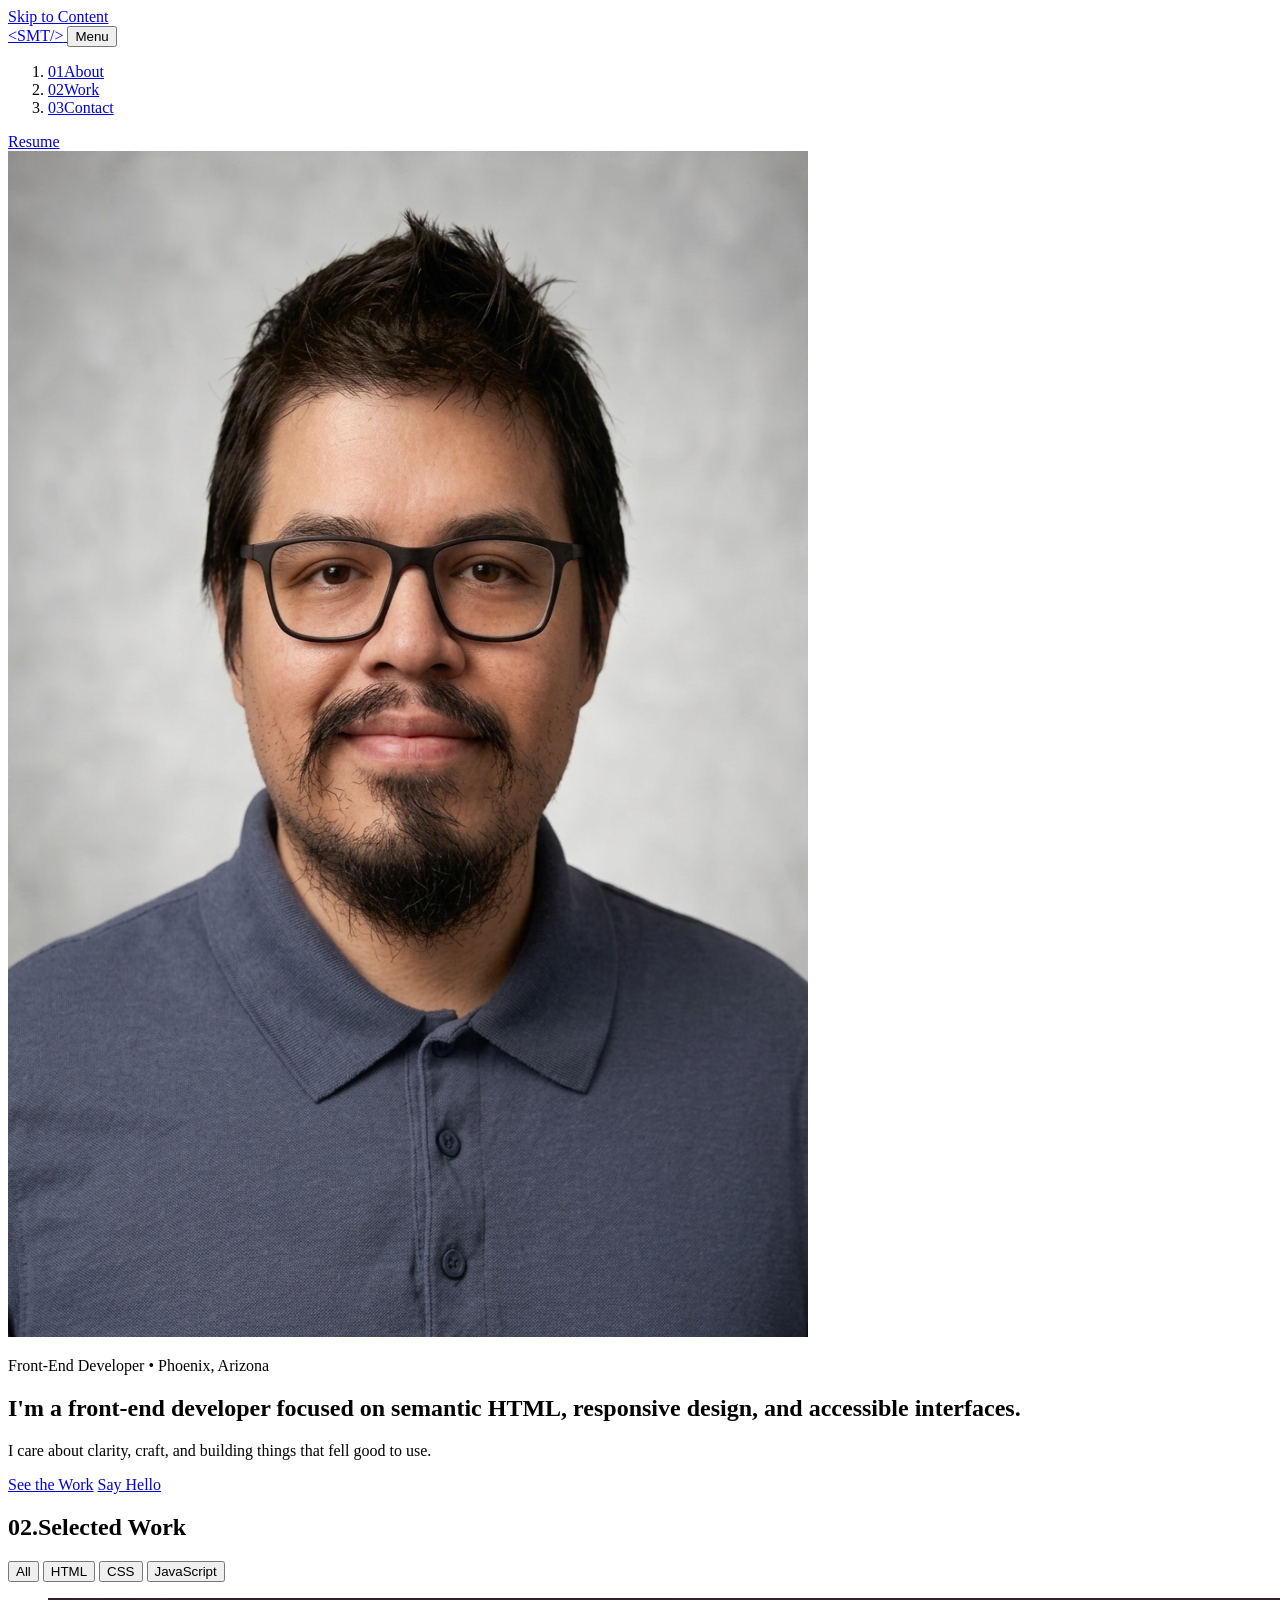
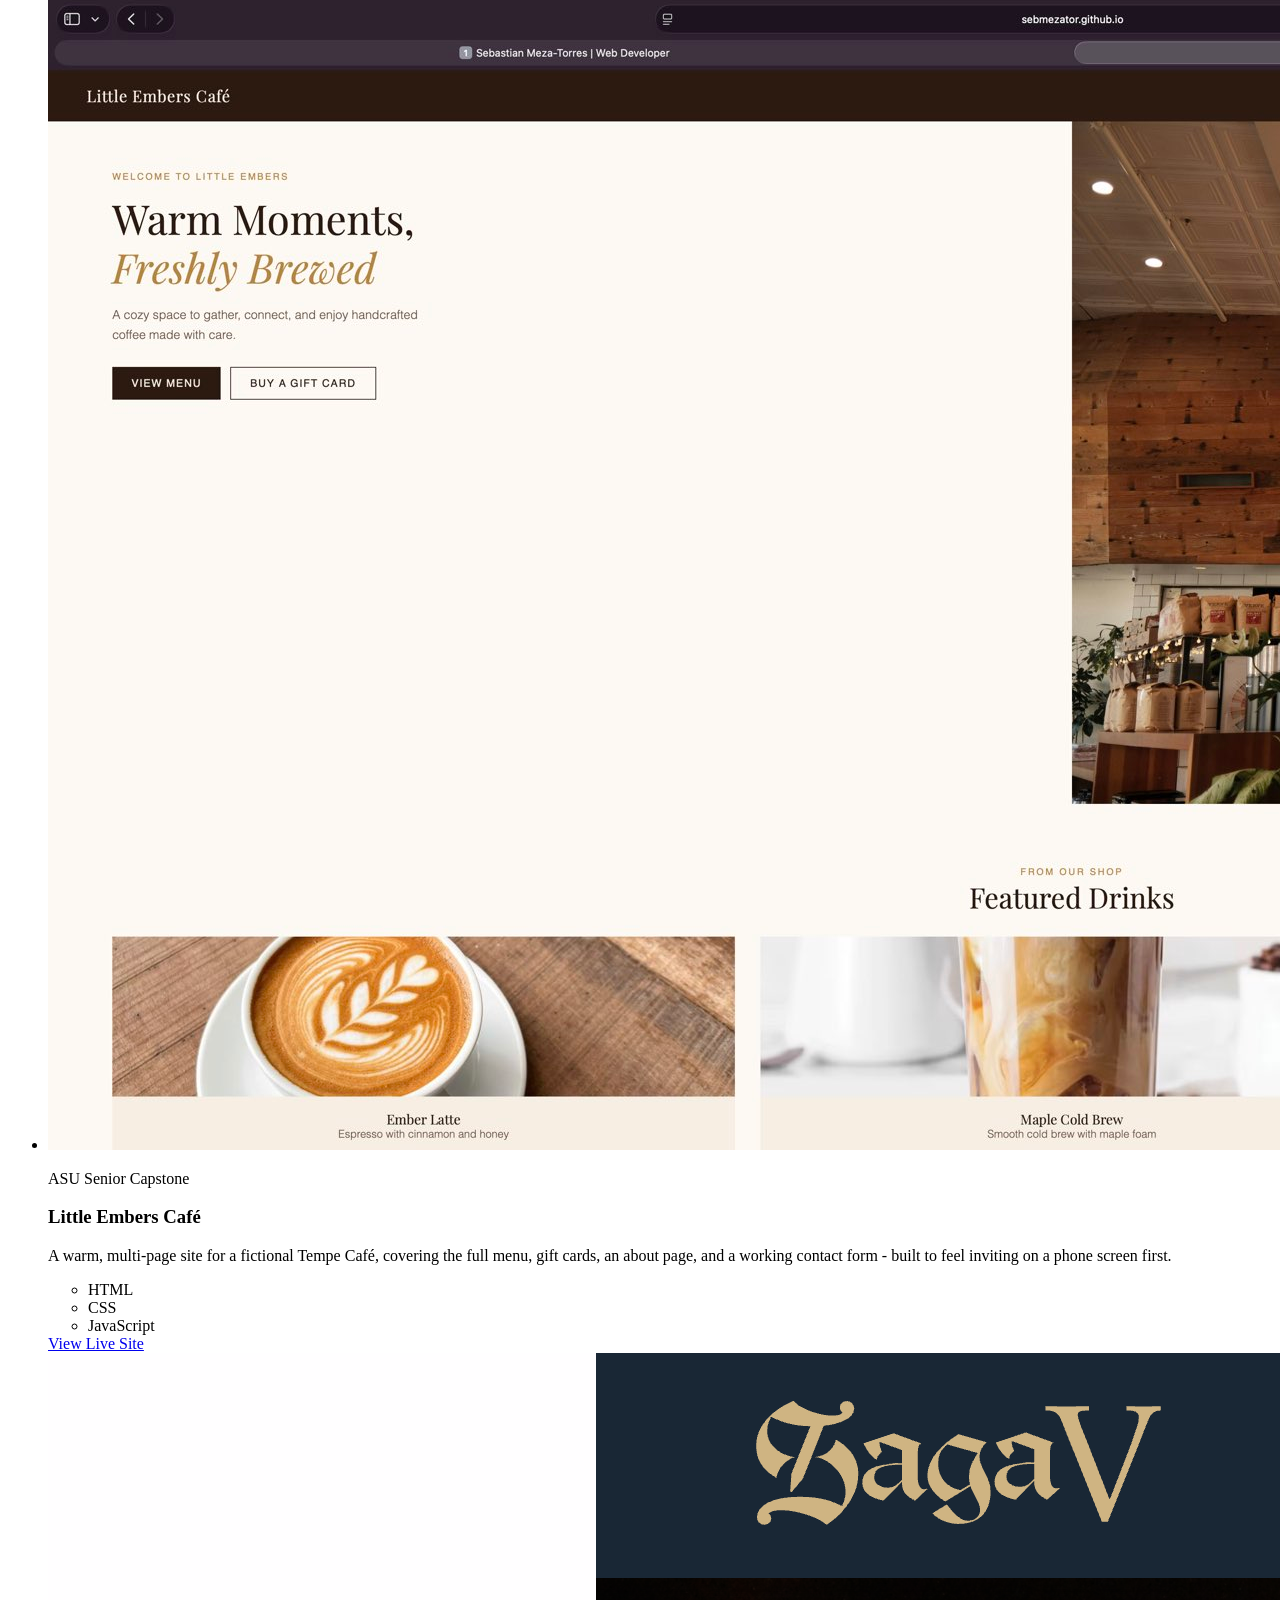
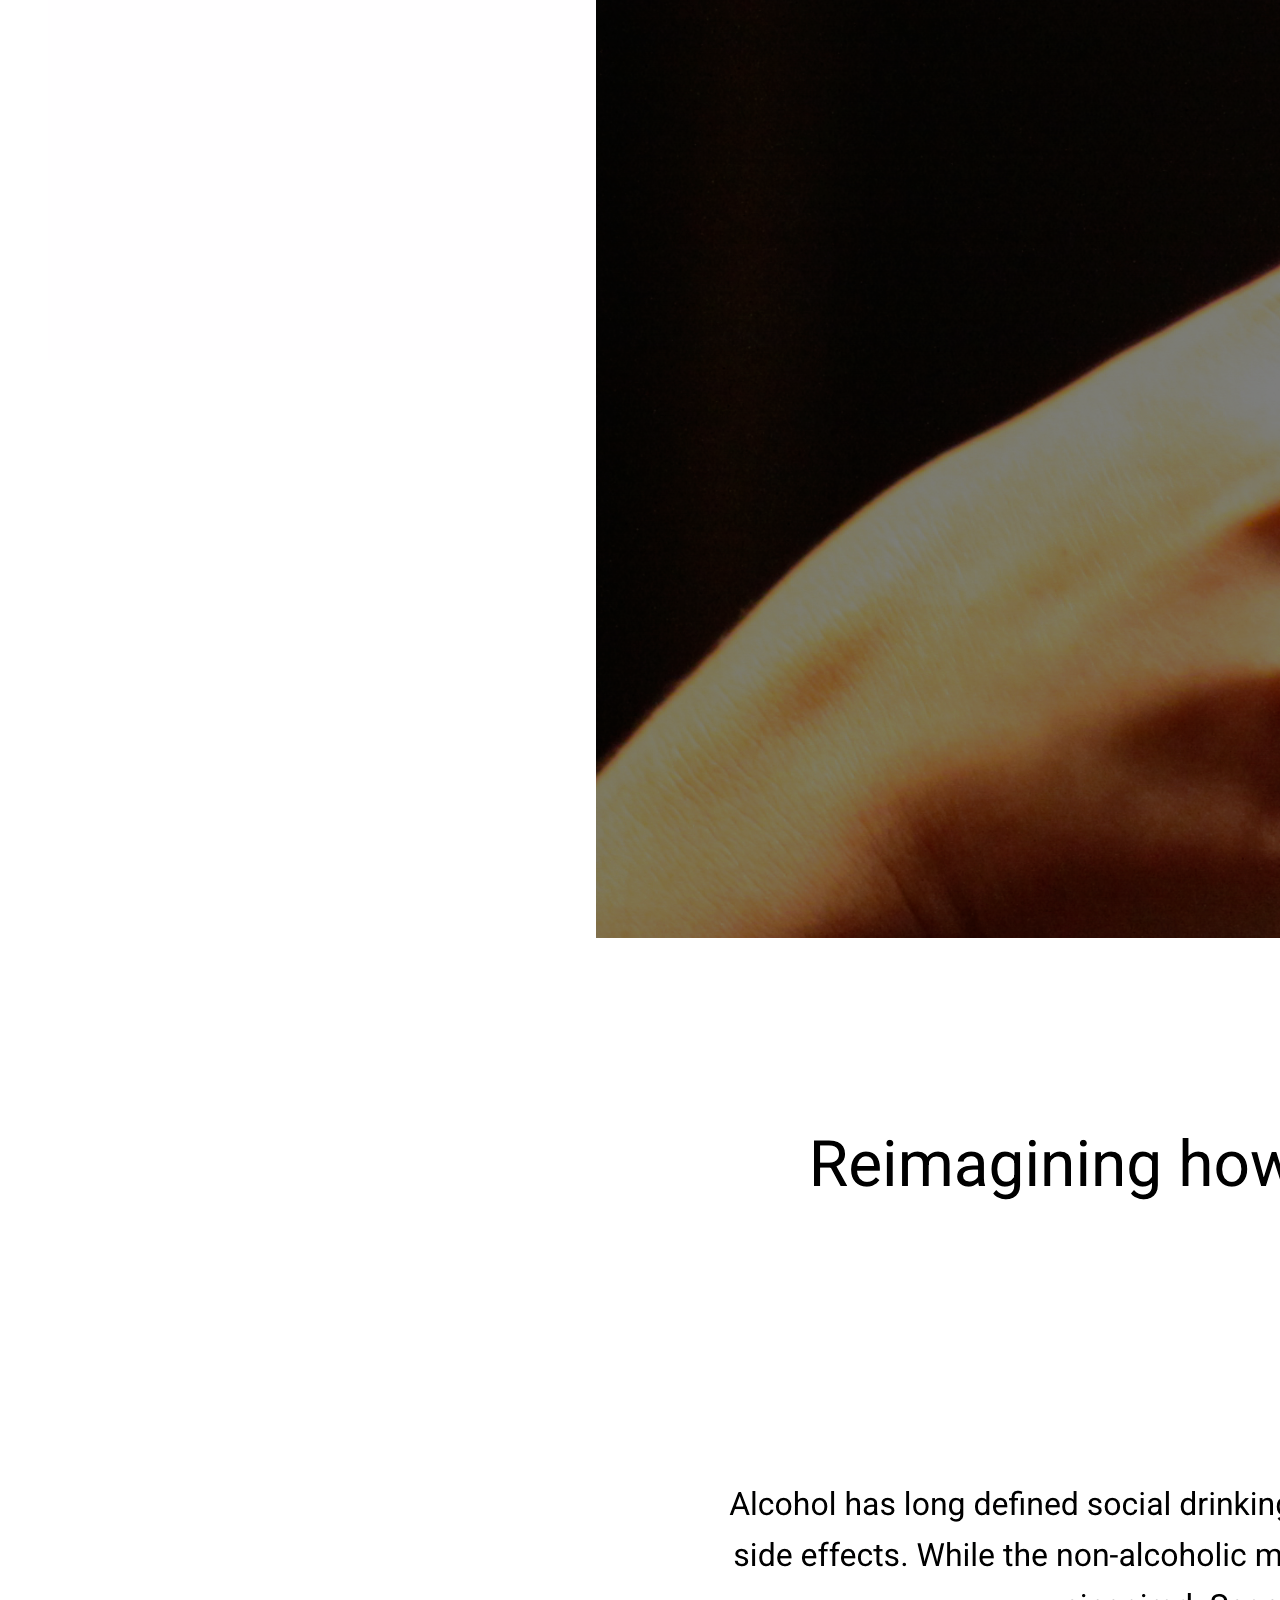
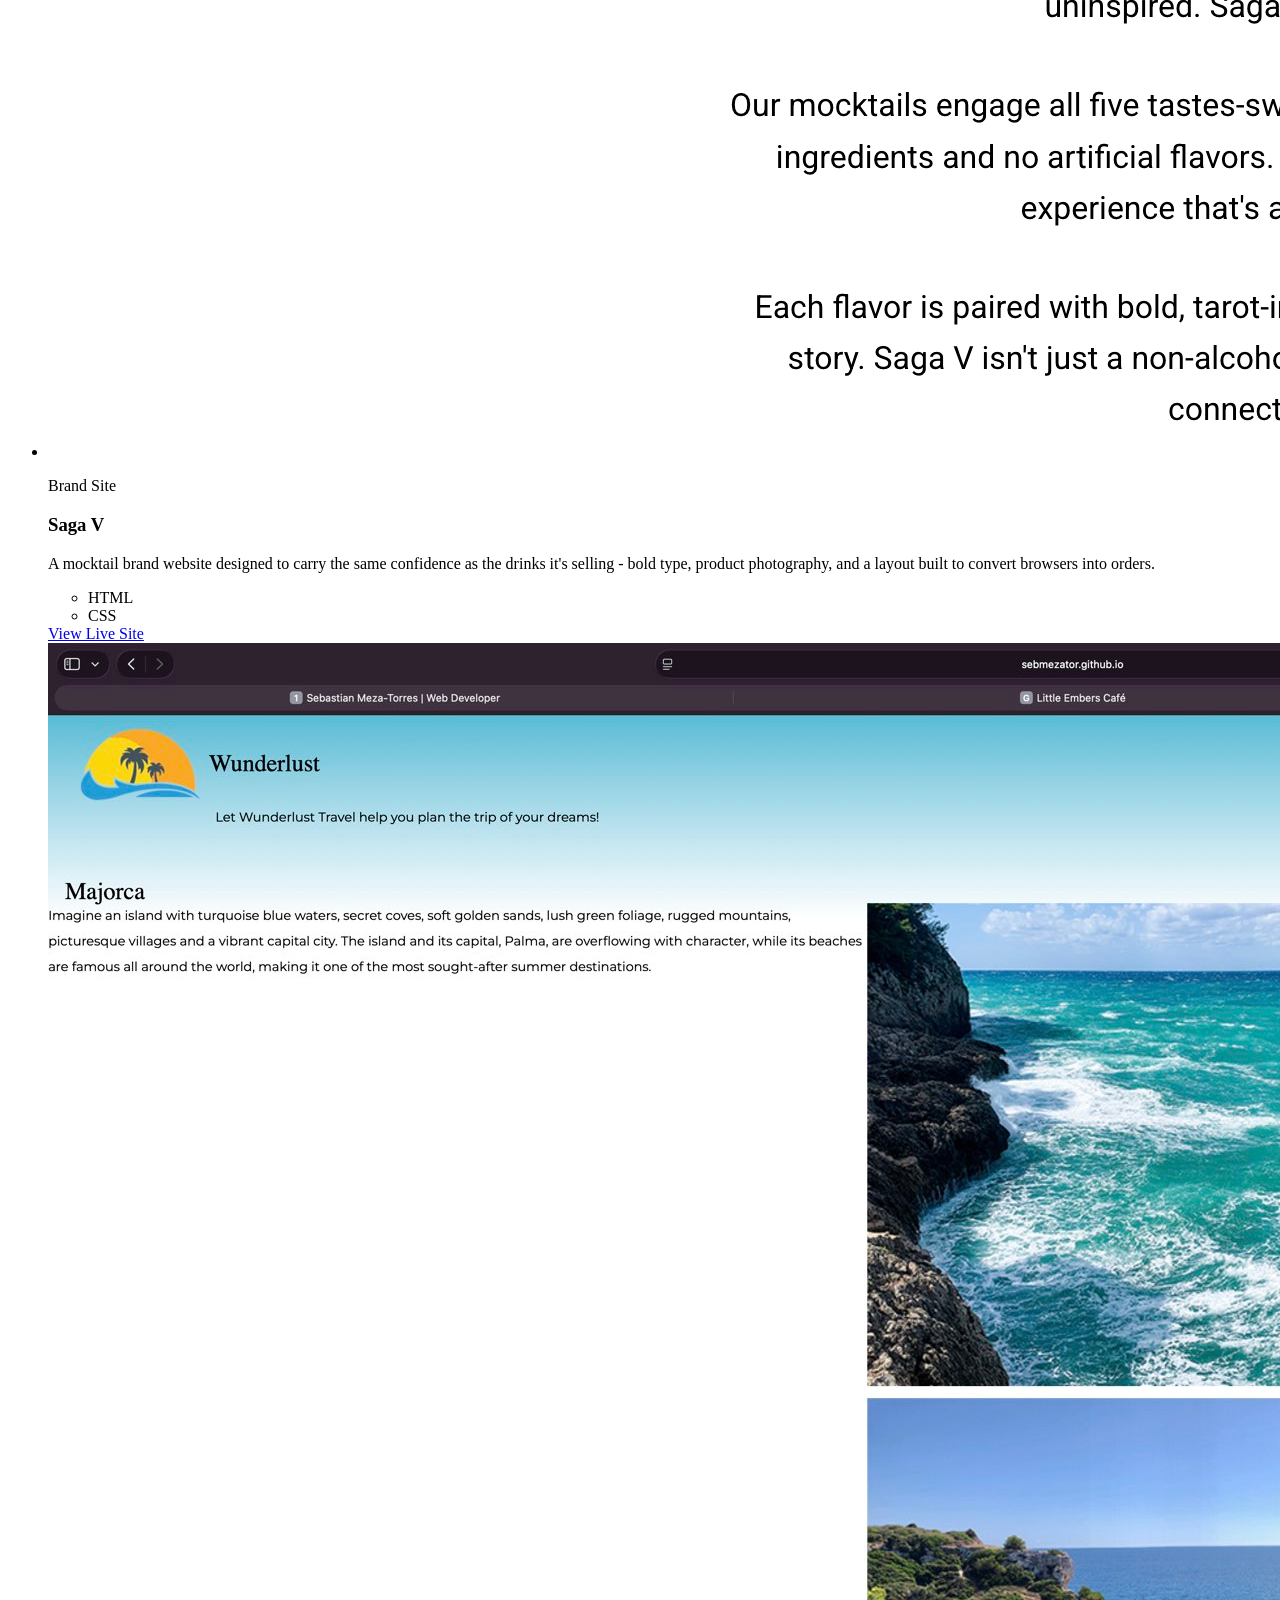
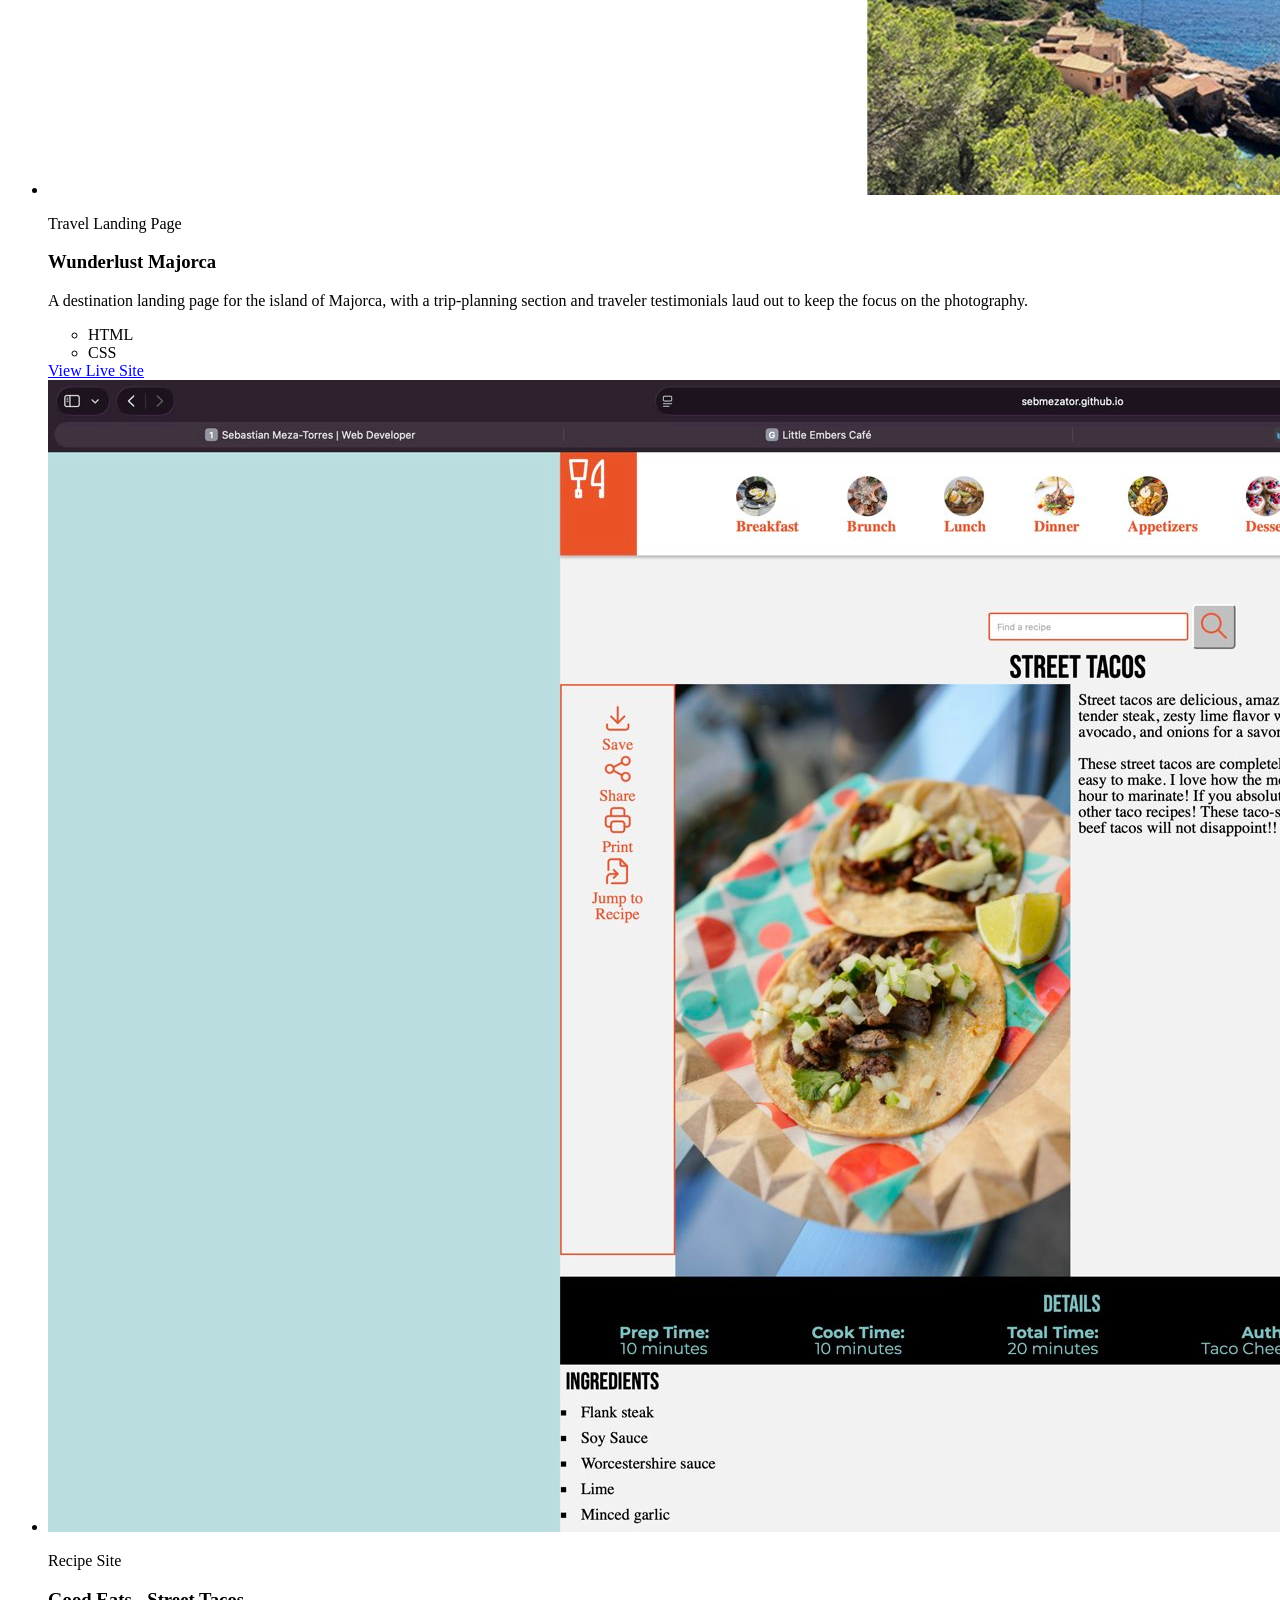
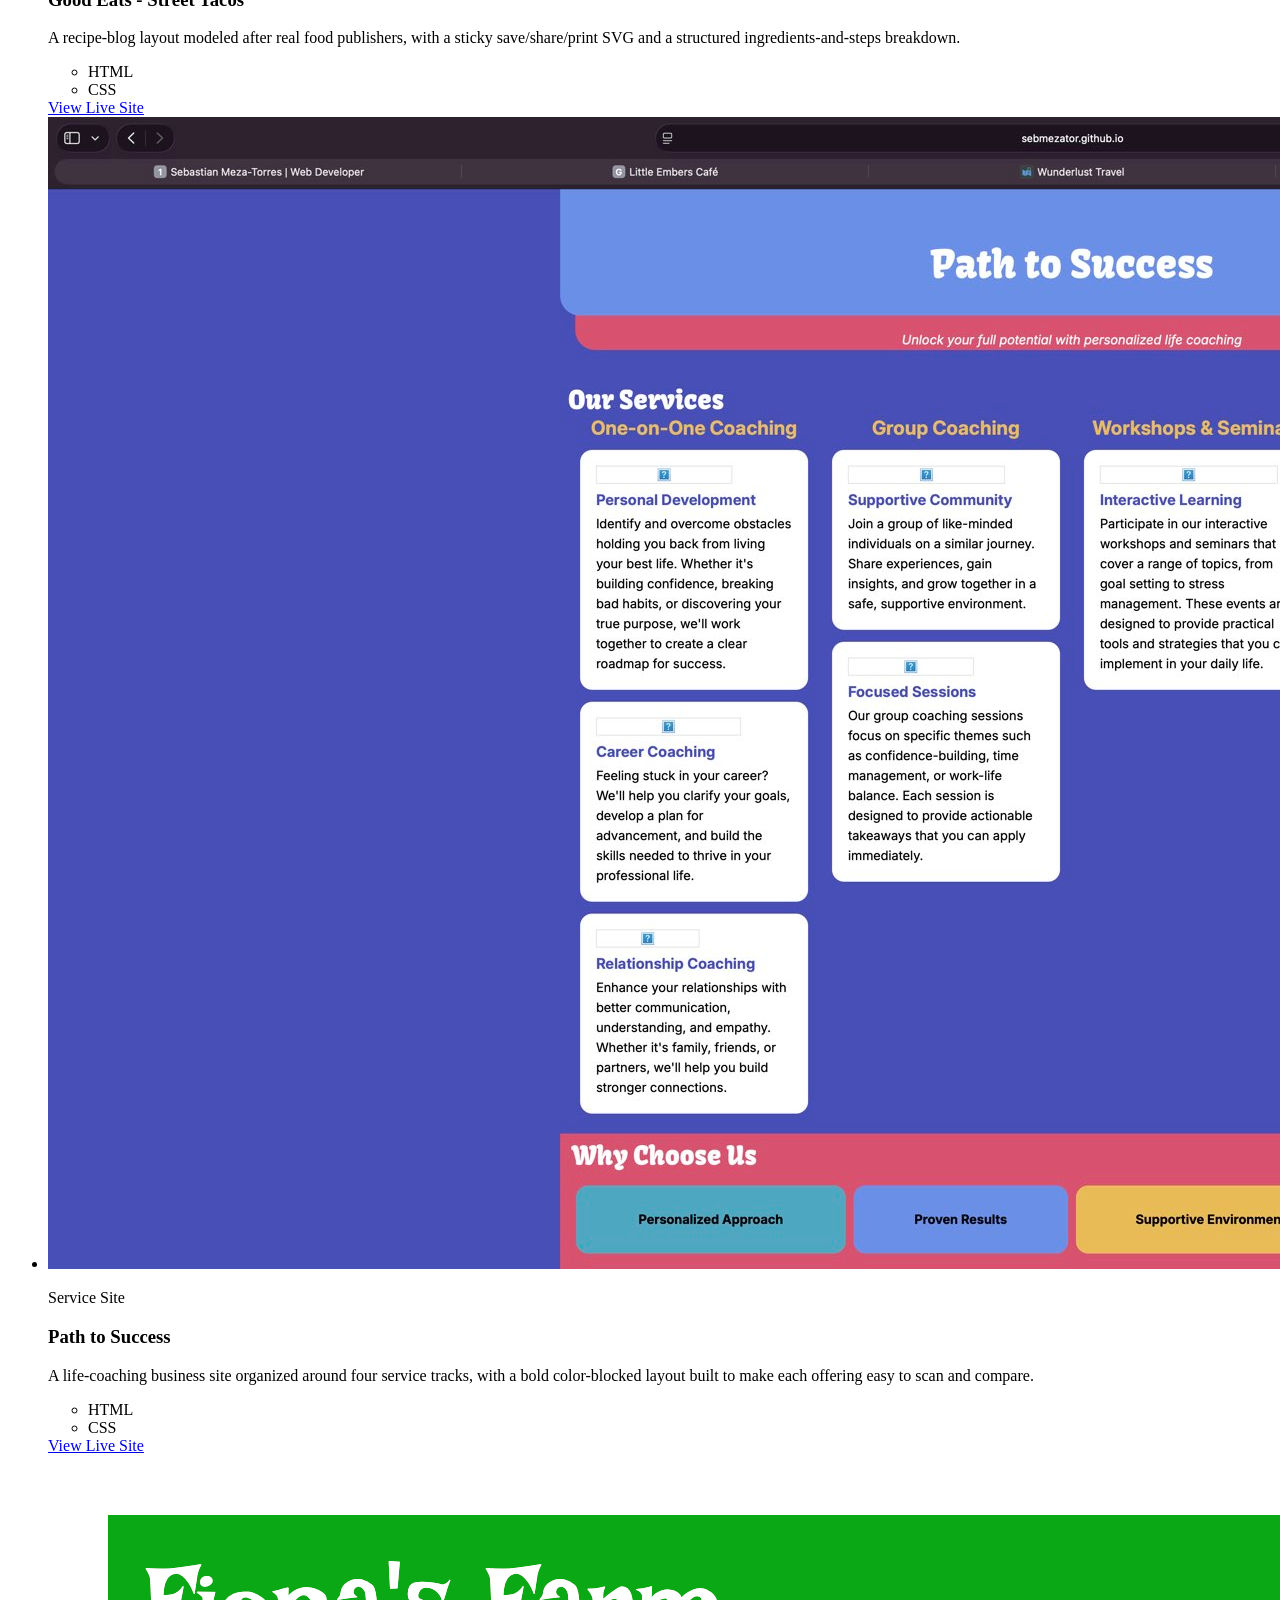
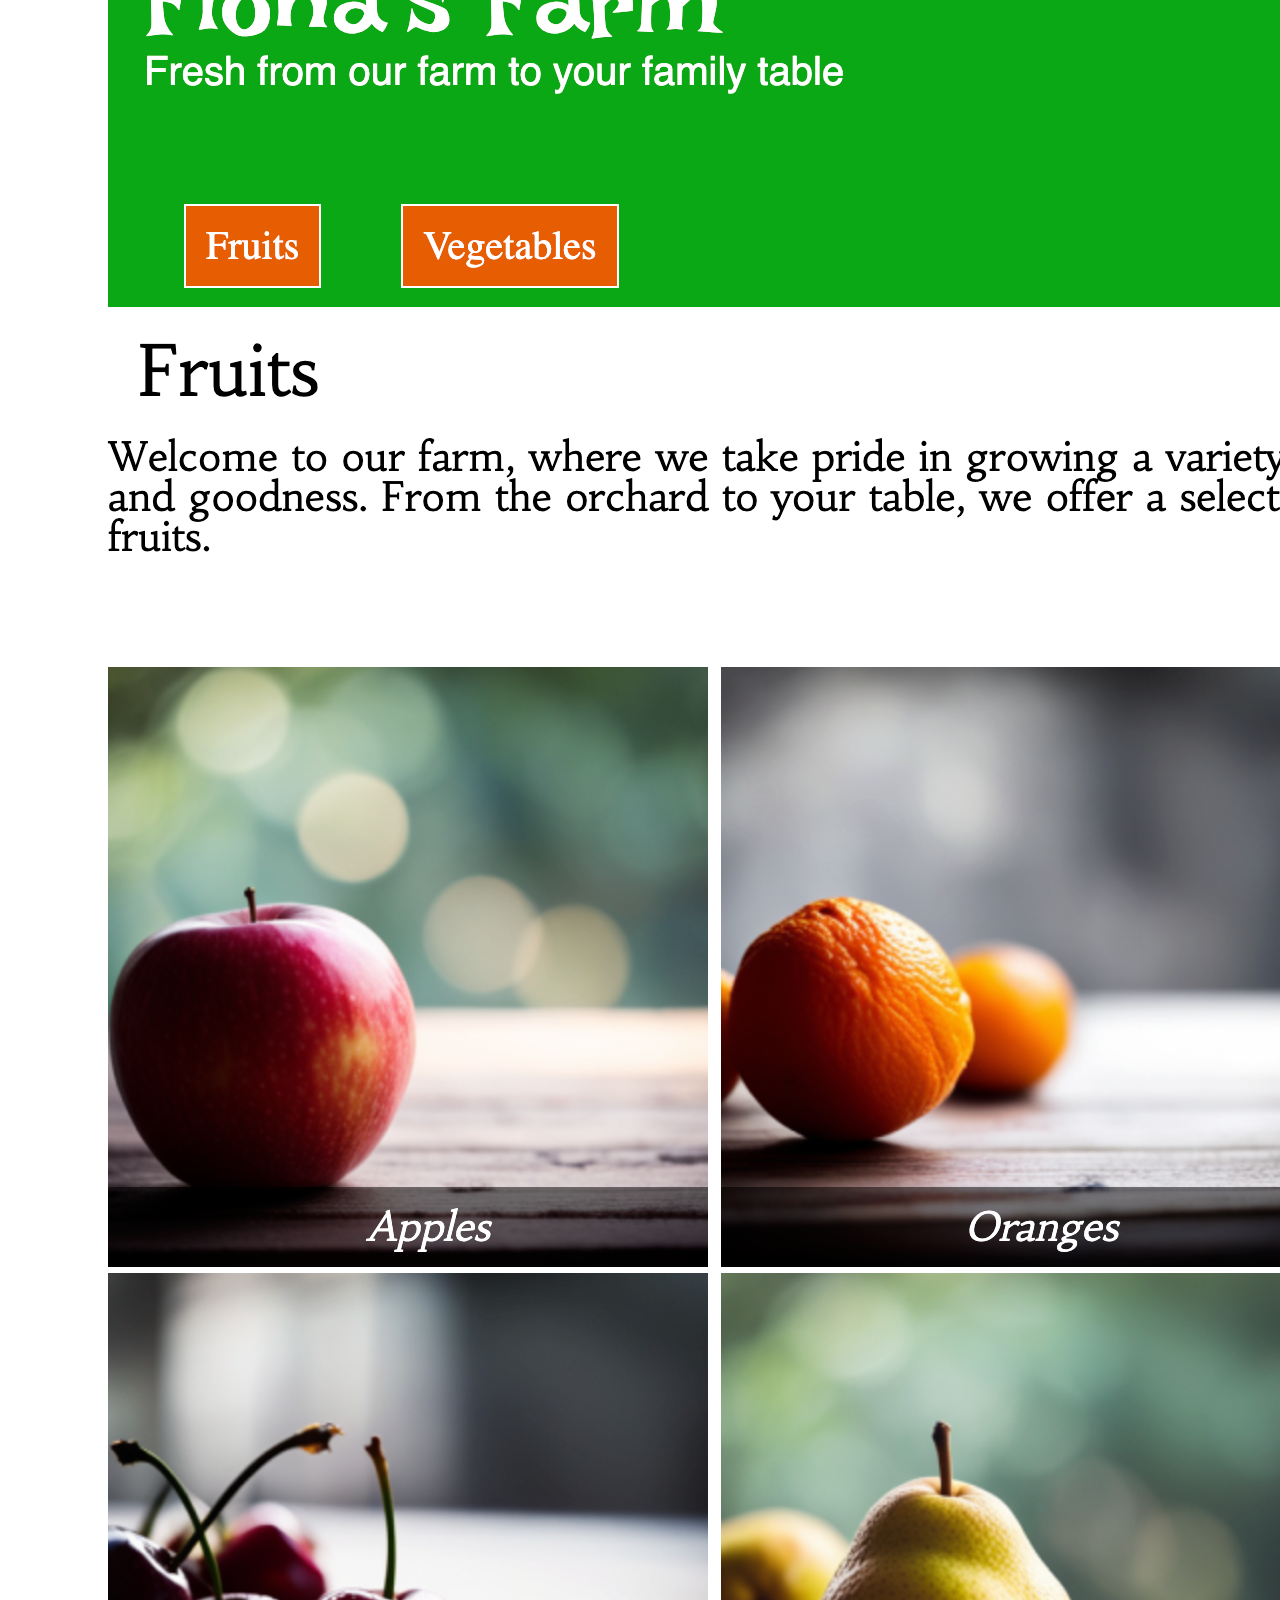
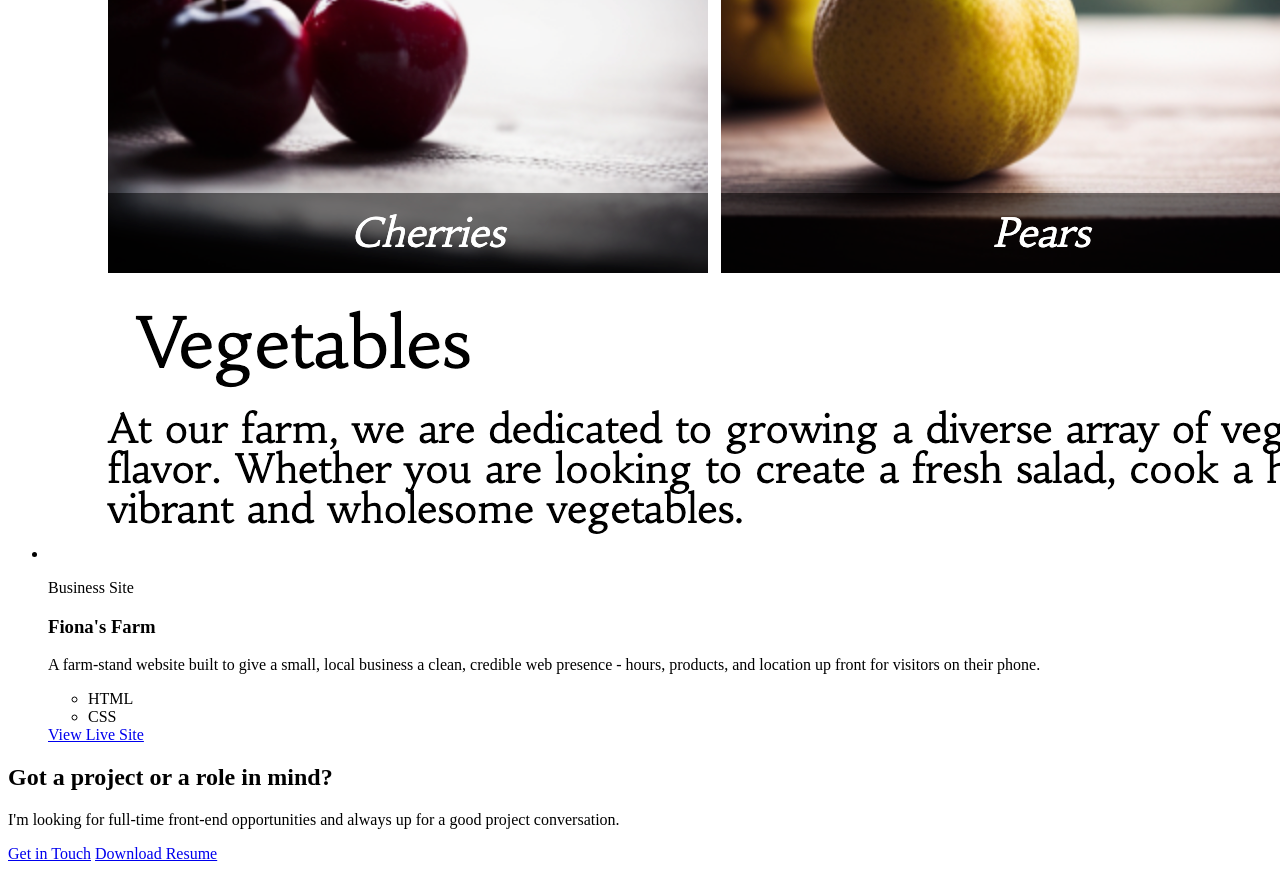
==== index.html @ ec1211a0 "Updated index File. Created and finished the CTA section for my homepage, working on the footer whic" ====
<!doctype html>
<html lang="en">
  <head>
    <meta charset="UTF-8" />
    <meta name="author" content="Sebastian Meza-Torres" />
    <meta
      name="keywords"
      content="Portfolio, Web Development, Case Studies, Projects, Contact."
    />
    <meta
      name="description"
      content="Sebastian Meza-Torres, front-end developer in Phoenix, Arizona, turning Figma designs into clean, accessible websites."
    />
    <meta name="viewport" content="width=device-width, initial-scale=1.0" />
    <title>Sebastian Meza-Torres - Front-End Developer</title>
    <link rel="preconnect" href="https://fonts.googleapis.com" />
    <link rel="preconnect" href="https://fonts.gstatic.com" crossorigin />
    <link
      href="https://fonts.googleapis.com/css2?family=IBM+Plex+Mono:wght@400;500;600&family=Manrope:wght@400;500;600;700;800&display=swap"
      rel="stylesheet"
    />
    <link rel="stylesheet" href="css/styles.css" />
  </head>
  <body>
    <a class="skip-link" href="#main">Skip to Content</a>
    <div class="scroll-progress" id="scrollProgress"></div>

    <header class="site-header">
      <div class="wrap header-inner">
        <a
          class="logo"
          href="index.html"
          aria-label="Sebastian Meza-Torres, home"
        >
          <span class="logo-bracket">&lt;</span>SMT<span class="logo-bracket"
            >/&gt;</span
          >
        </a>

        <button
          class="nav-toggle"
          id="navToggle"
          aria-expanded="false"
          aria-controls="primaryNav"
        >
          <span class="visually-hidden">Menu</span>
          <span class="nav-toggle-bar"></span>
          <span class="nav-toggle-bar"></span>
        </button>

        <nav class="primary-nav" id="primaryNav" aria-label="Primary">
          <ol>
            <li>
              <a href="about.html"><span class="nav-index">01</span>About</a>
            </li>
            <li>
              <a href="index.html#work"
                ><span class="nav-index">02</span>Work</a
              >
            </li>
            <li>
              <a href="contact.html"
                ><span class="nav-index">03</span>Contact</a
              >
            </li>
          </ol>
          <a class="resume-link" href="Sebastian_Torres_Resume.pdf">Resume</a>
        </nav>
      </div>
    </header>

    <main id="main">
      <!-- Hero Section -->

      <section class="hero" id="top">
        <div class="wrap hero-inner">
          <div class="hero-photo reveal">
            <img
              src="Images/Sebastian-Headshot.jpg"
              alt="Portrait of Sebastian Meza-Torres"
              width="800"
              height="1186"
            />
          </div>
          <div class="hero-copy reveal">
            <p class="eyebrow">Front-End Developer • Phoenix, Arizona</p>
            <h1 class="hero-title">
              I'm a front-end developer focused on semantic HTML, responsive
              design, and accessible interfaces.
            </h1>
            <p class="hero-lede">
              I care about clarity, craft, and building things that fell good to
              use.
            </p>
            <div class="hero-actions">
              <a class="btn btn-primary" href="#work">See the Work</a>
              <a class="btn btn-ghost" href="mailto:smmtorres6@gmail.com"
                >Say Hello</a
              >
            </div>
          </div>
        </div>
      </section>

      <!-- Work Section -->
      <section class="section" id="work">
        <div class="wrap">
          <h2 class="section-heading reveal">
            <span class="section-index">02.</span>Selected Work
          </h2>

          <div
            class="project-filters reveal"
            role="group"
            aria-label="Filter projects by tech"
          >
            <button
              type="button"
              class="filter-btn is-active"
              data-filter="all"
            >
              All
            </button>
            <button type="button" class="filter-btn" data-filter="html">
              HTML
            </button>
            <button type="button" class="filter-btn" data-filter="css">
              CSS
            </button>
            <button type="button" class="filter-btn" data-filter="js">
              JavaScript
            </button>
          </div>

          <ul class="project-list reveal-group">
            <li class="project-card reveal" data-tags="html css js">
              <div class="project-thumb">
                <img
                  src="Images/little-embers.jpg"
                  alt="Little Embers Café homepage, showing a warm coffee shop interior photo and featured drinks"
                  loading="lazy"
                />
              </div>
              <div class="project-text">
                <p class="project-tag">ASU Senior Capstone</p>
                <h3 class="project-title">Little Embers Café</h3>
                <p class="project-desc">
                  A warm, multi-page site for a fictional Tempe Café, covering
                  the full menu, gift cards, an about page, and a working
                  contact form&nbsp;- built to feel inviting on a phone screen
                  first.
                </p>
                <ul class="project-meta">
                  <li>HTML</li>
                  <li>CSS</li>
                  <li>JavaScript</li>
                </ul>
                <div class="project-links">
                  <a
                    class="project-link"
                    href="https://sebmezator.github.io/little-embers-cafe/"
                    target="_blank"
                    rel="noopener"
                    >View Live Site <span aria-hidden="true"></span
                  ></a>
                </div>
              </div>
            </li>

            <li class="project-card reveal" data-tags="html css">
              <div class="project-thumb">
                <img
                  src="Images/saga-v.jpg"
                  alt="Saga V about page, showing hands toasting mocktail glasses"
                  loading="lazy"
                />
              </div>

              <div class="project-text">
                <p class="project-tag">Brand Site</p>
                <h3 class="project-title">Saga V</h3>
                <p class="project-desc">
                  A mocktail brand website designed to carry the same confidence
                  as the drinks it's selling&nbsp;- bold type, product
                  photography, and a layout built to convert browsers into
                  orders.
                </p>
                <ul class="project-meta">
                  <li>HTML</li>
                  <li>CSS</li>
                </ul>
                <div class="project-links">
                  <a
                    class="project-link"
                    href="https://tourmaline-trifle-f8573d.netlify.app/about-us"
                    target="_blank"
                    rel="noopener"
                    >View Live Site <span aria-hidden="true"></span
                  ></a>
                </div>
              </div>
            </li>

            <li class="project-card reveal" data-tags="html css">
              <div class="project-thumb">
                <img
                  src="Images/wunderlust-majorca.jpg"
                  alt="Wunderlust travel site showing coastal photography of Majorca"
                  loading="lazy"
                />
              </div>
              <div class="project-text">
                <p class="project-tag">Travel Landing Page</p>
                <h3 class="project-title">Wunderlust Majorca</h3>
                <p class="project-desc">
                  A destination landing page for the island of Majorca, with a
                  trip-planning section and traveler testimonials laud out to
                  keep the focus on the photography.
                </p>
                <ul class="project-meta">
                  <li>HTML</li>
                  <li>CSS</li>
                </ul>
                <div class="project-links">
                  <a
                    class="project-link"
                    href="https://sebmezator.github.io/Wunderlust/wunderlust-majorca"
                    target="_blank"
                    rel="noopener"
                    >View Live Site <span aria-hidden="true"></span
                  ></a>
                </div>
              </div>
            </li>

            <li class="project-card reveal" data-tag="html css">
              <div class="project-thumb">
                <img
                  src="Images/good-eats.jpg"
                  alt="Good Eats recipe page for street tacos, showing a recipe photo and ingredient list"
                  loading="lazy"
                />
              </div>
              <div class="project-text">
                <p class="project-tag">Recipe Site</p>
                <h3 class="project-title">Good Eats - Street Tacos</h3>
                <p class="project-desc">
                  A recipe-blog layout modeled after real food publishers, with
                  a sticky save/share/print SVG and a structured
                  ingredients-and-steps breakdown.
                </p>
                <ul class="project-meta">
                  <li>HTML</li>
                  <li>CSS</li>
                </ul>
                <div class="project-links">
                  <a
                    class="project-link"
                    href="https://sebmezator.github.io/recipe/"
                    target="_blank"
                    rel="noopener"
                    >View Live Site <span aria-hidden="true"></span
                  ></a>
                </div>
              </div>
            </li>

            <li class="project-card reveal" data-tags="html css">
              <div class="project-thumb">
                <img
                  src="Images/path-to-success.jpg"
                  alt="Path to Success life-coaching website showing service cards for one-on-one and group coaching"
                  loading="lazy"
                />
              </div>
              <div class="project-text">
                <p class="project-tag">Service Site</p>
                <h3 class="project-title">Path to Success</h3>
                <p class="project-desc">
                  A life-coaching business site organized around four service
                  tracks, with a bold color-blocked layout built to make each
                  offering easy to scan and compare.
                </p>
                <ul class="project-meta">
                  <li>HTML</li>
                  <li>CSS</li>
                </ul>
                <div class="project-links">
                  <a
                    class="project-link"
                    href="https://sebmezator.github.io/path-to-success/"
                    target="_blank"
                    rel="noopener"
                    >View Live Site <span aria-hidden="true"></span
                  ></a>
                </div>
              </div>
            </li>

            <li class="project-card reveal" data-tags="html css">
              <div class="project thumb">
                <img
                  src="Images/fionas-farm.jpg"
                  alt="Fiona's Farm website showing fruits and vegetables to sell"
                  loading="lazy"
                />
              </div>
              <div class="project-text">
                <p class="project-tag">Business Site</p>
                <h3 class="project-title">Fiona's Farm</h3>
                <p class="project-desc">
                  A farm-stand website built to give a small, local business a
                  clean, credible web presence&nbsp;- hours, products, and
                  location up front for visitors on their phone.
                </p>
                <ul class="project-meta">
                  <li>HTML</li>
                  <li>CSS</li>
                </ul>
                <div class="project-links">
                  <a
                    class="project-link"
                    href="https://sebmezator.github.io/Farm/"
                    target="_blank"
                    rel="noopener"
                    >View Live Site <span aria-hidden="true"></span
                  ></a>
                </div>
              </div>
            </li>
          </ul>
        </div>
      </section>

      <!-- CTA -->
      <section class="section section-alt cta-band">
        <div class="wrap cta-inner reveal">
          <h2 class="cta-heading">Got a project or a role in mind?</h2>
          <p class="cta-text">
            I'm looking for full-time front-end opportunities and always up for
            a good project conversation.
          </p>
          <div class="hero-actions cta-actions">
            <a class="btn btn-primary" href="contact.html">Get in Touch</a>
            <a class="btn btn-ghost" href="Sebastian_Torres_Resume.pdf"
              >Download Resume</a
            >
          </div>
        </div>
      </section>
    </main>

    <!-- Footer -->
  </body>
</html>
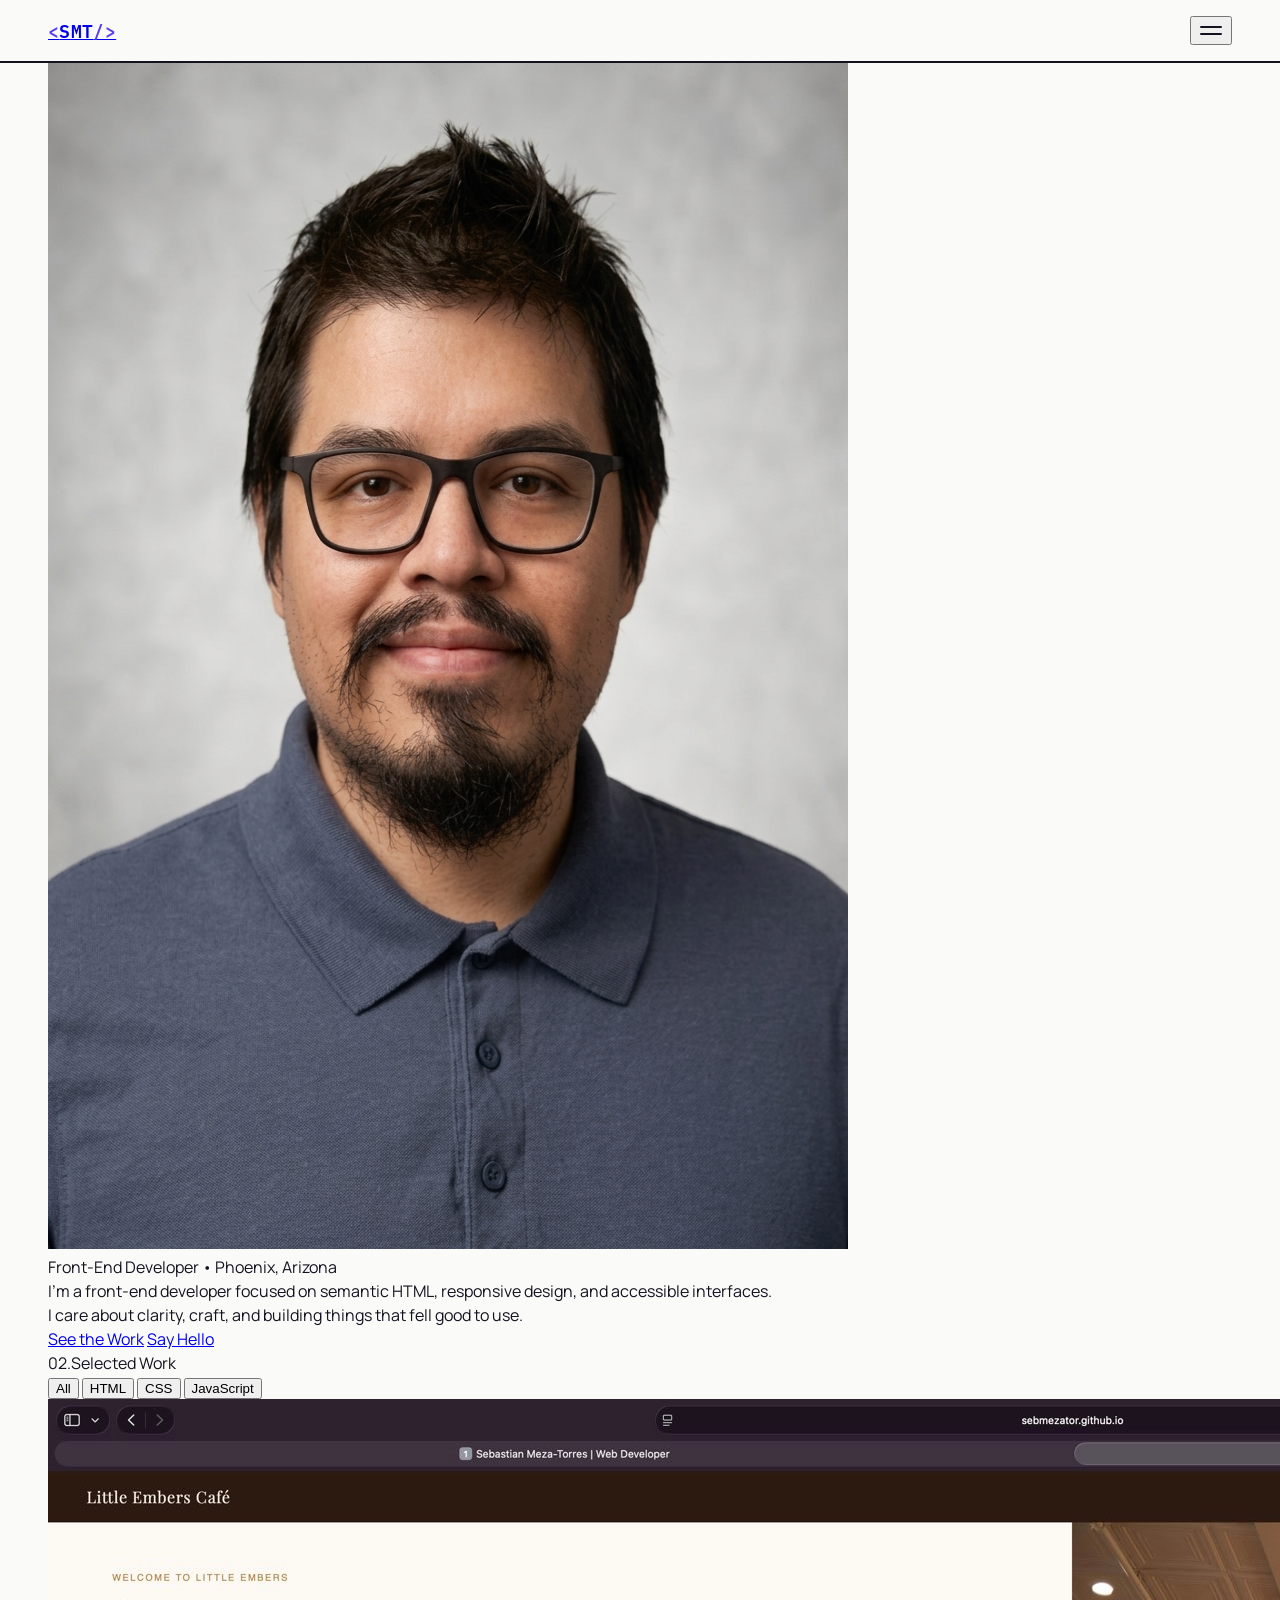
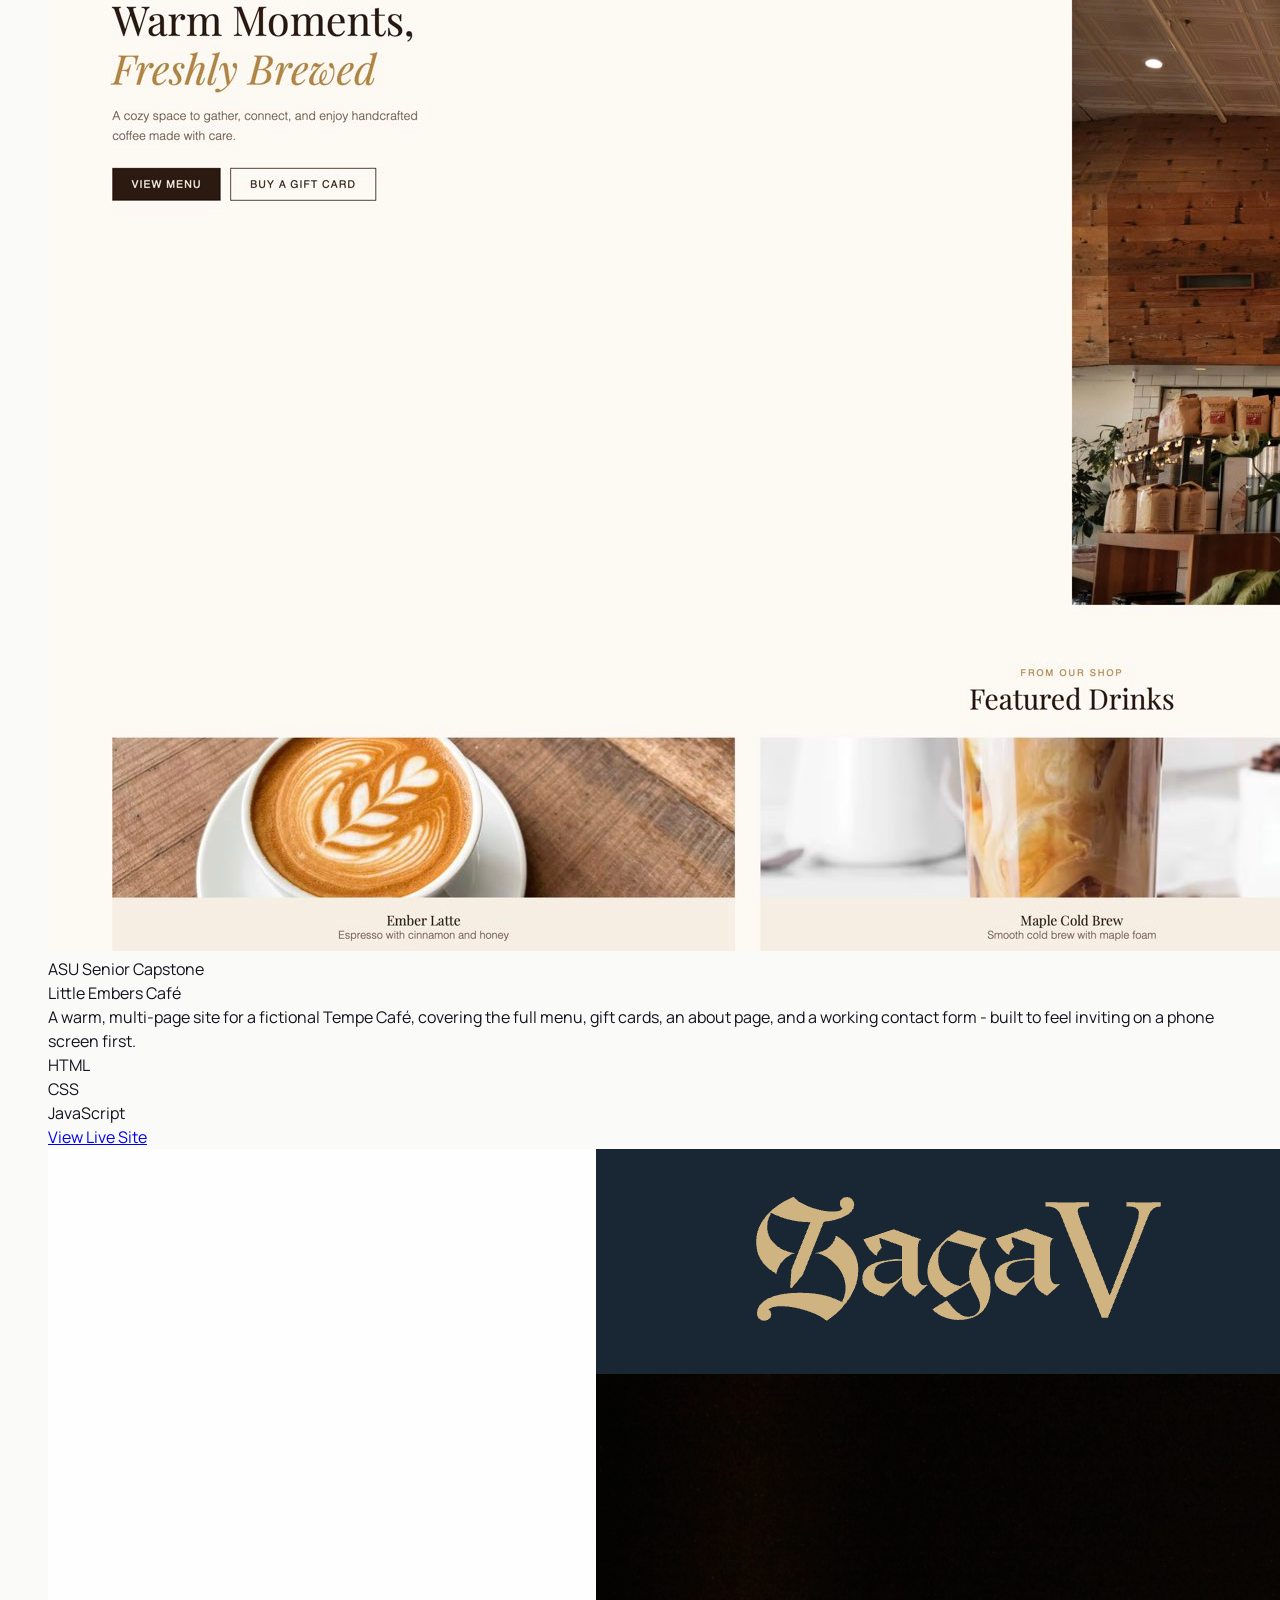
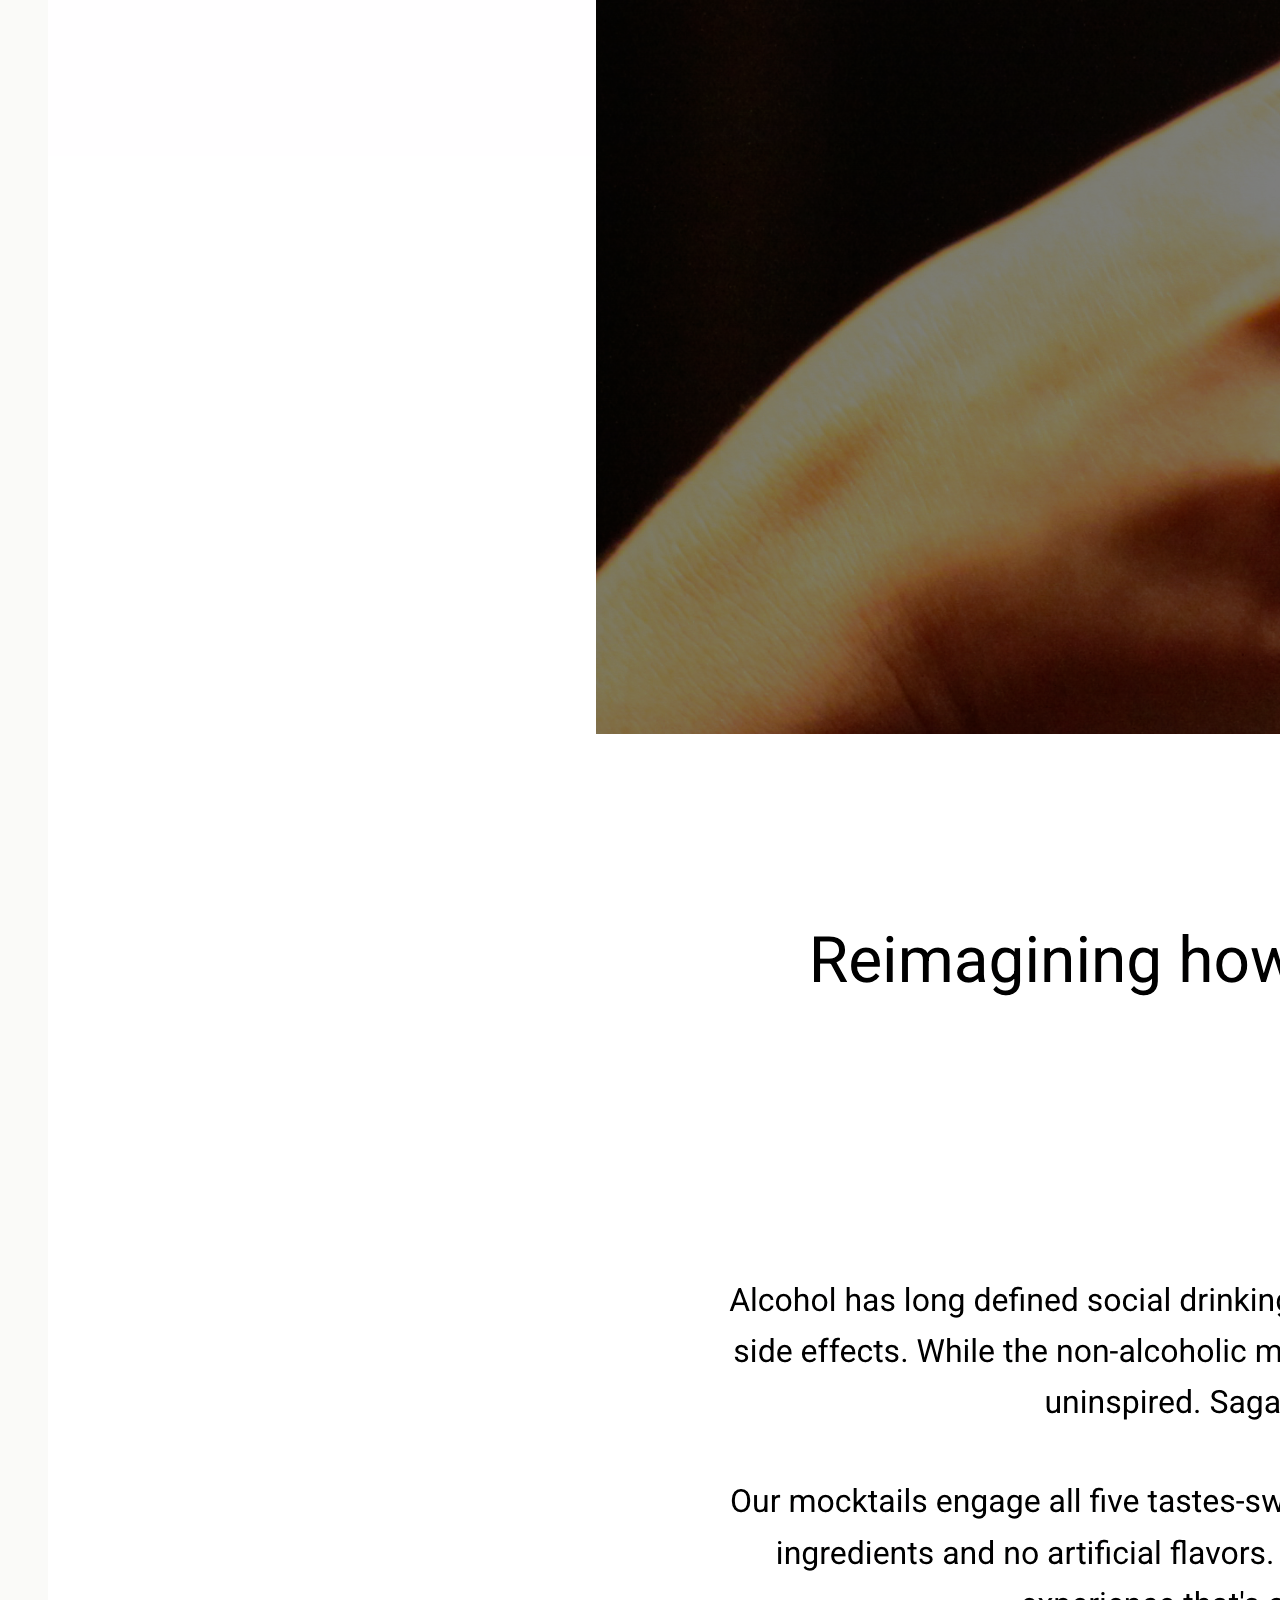
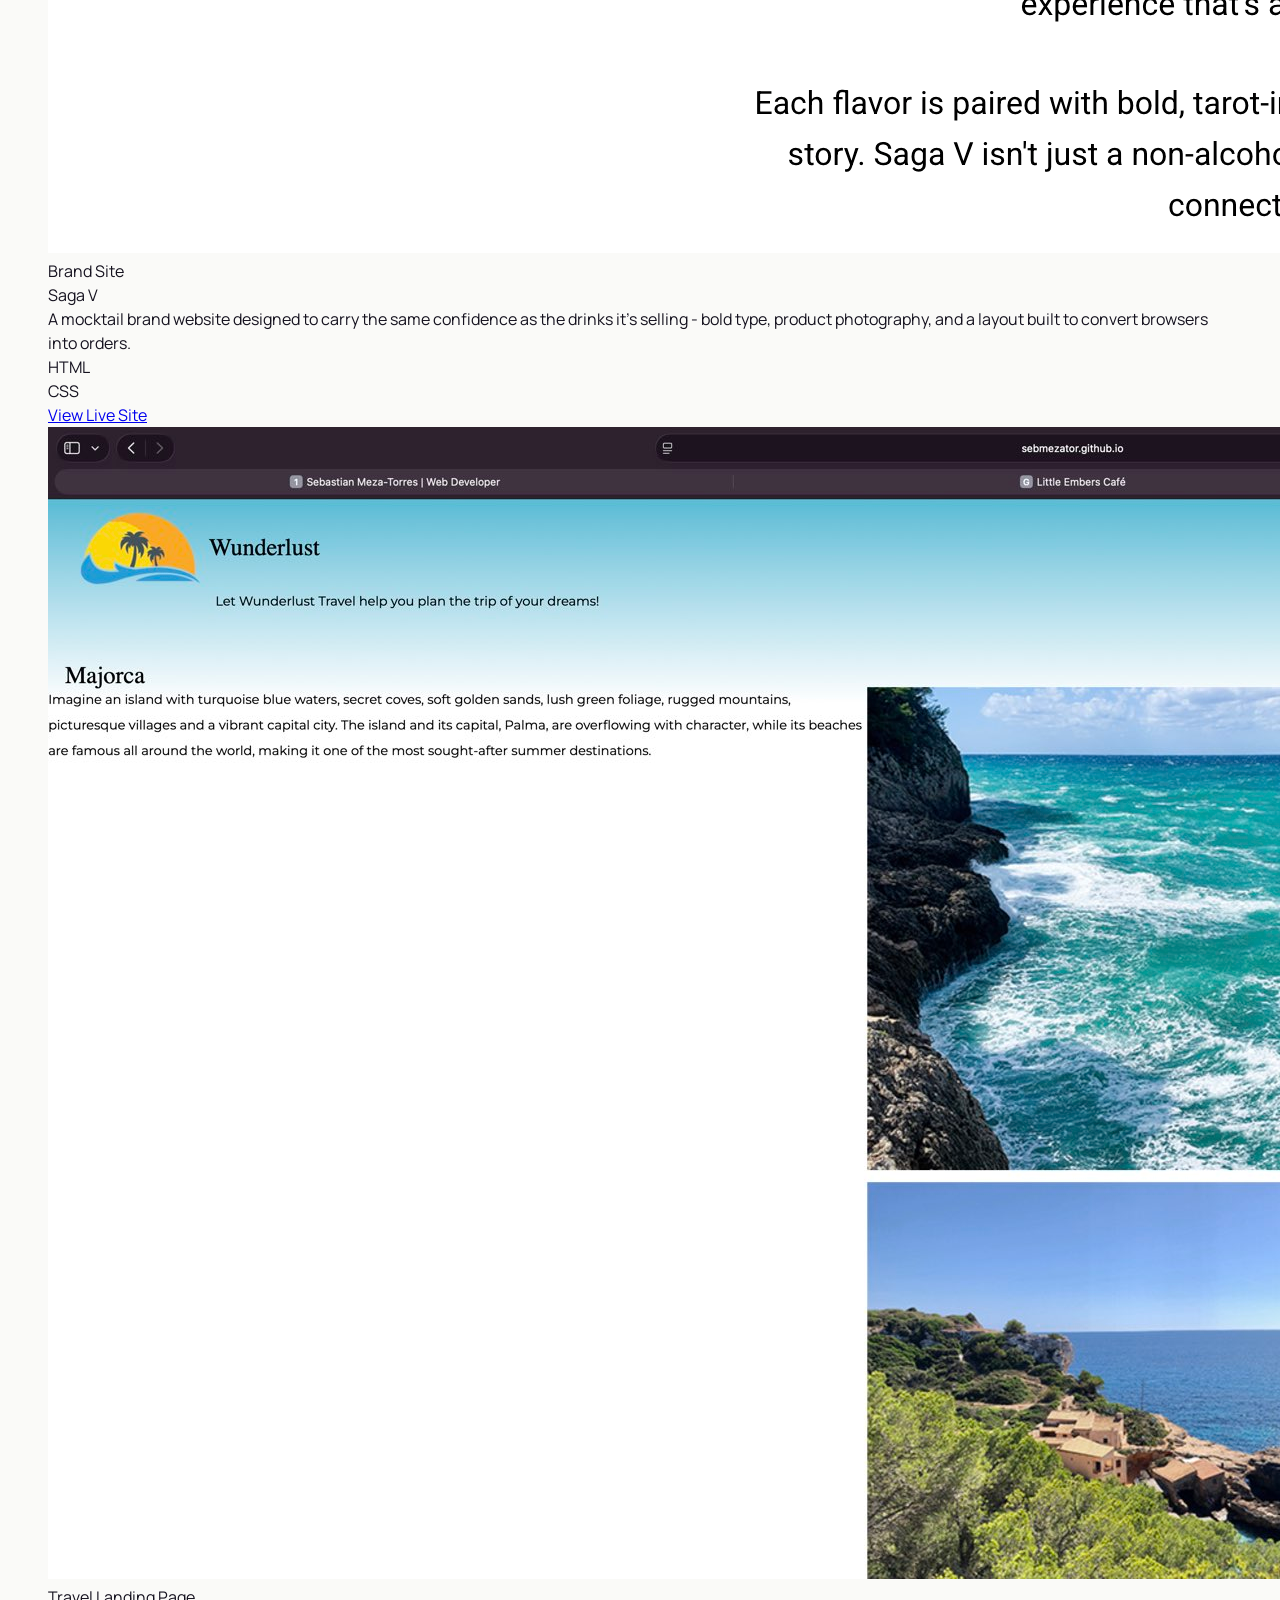
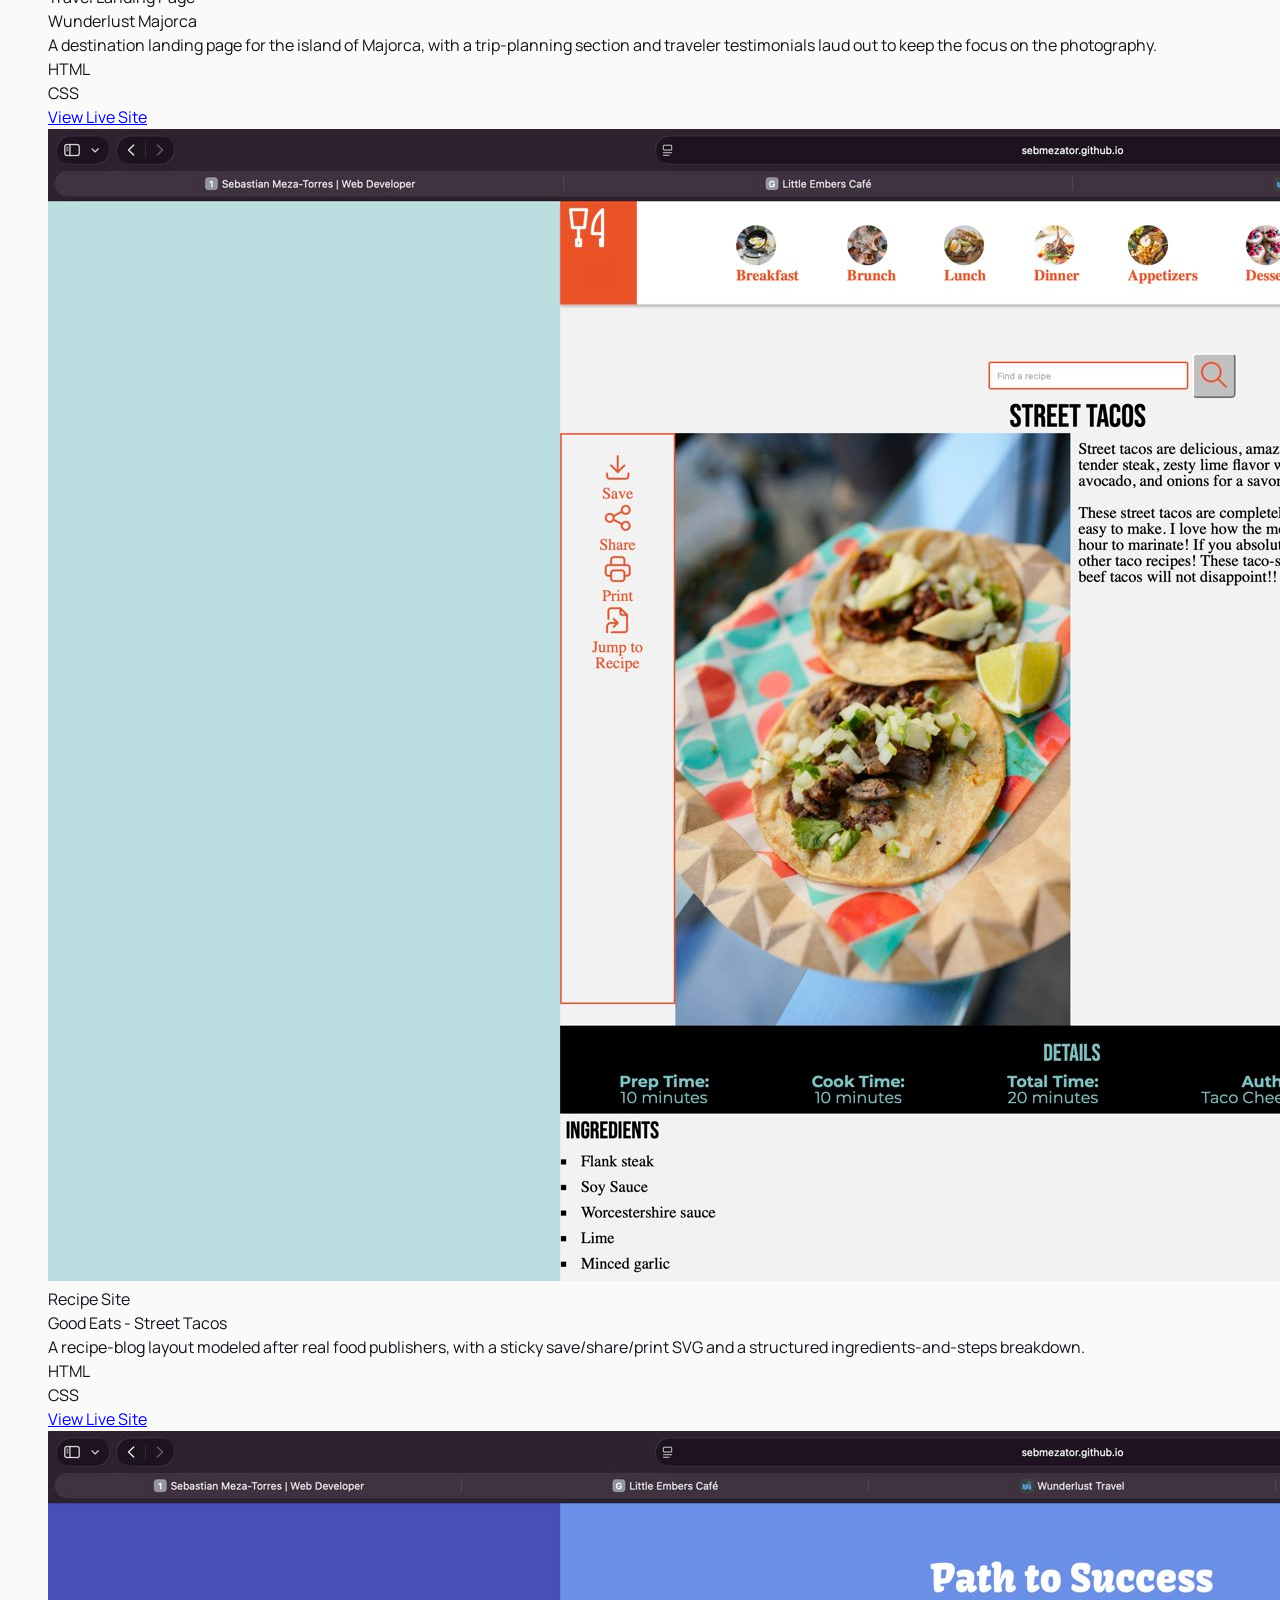
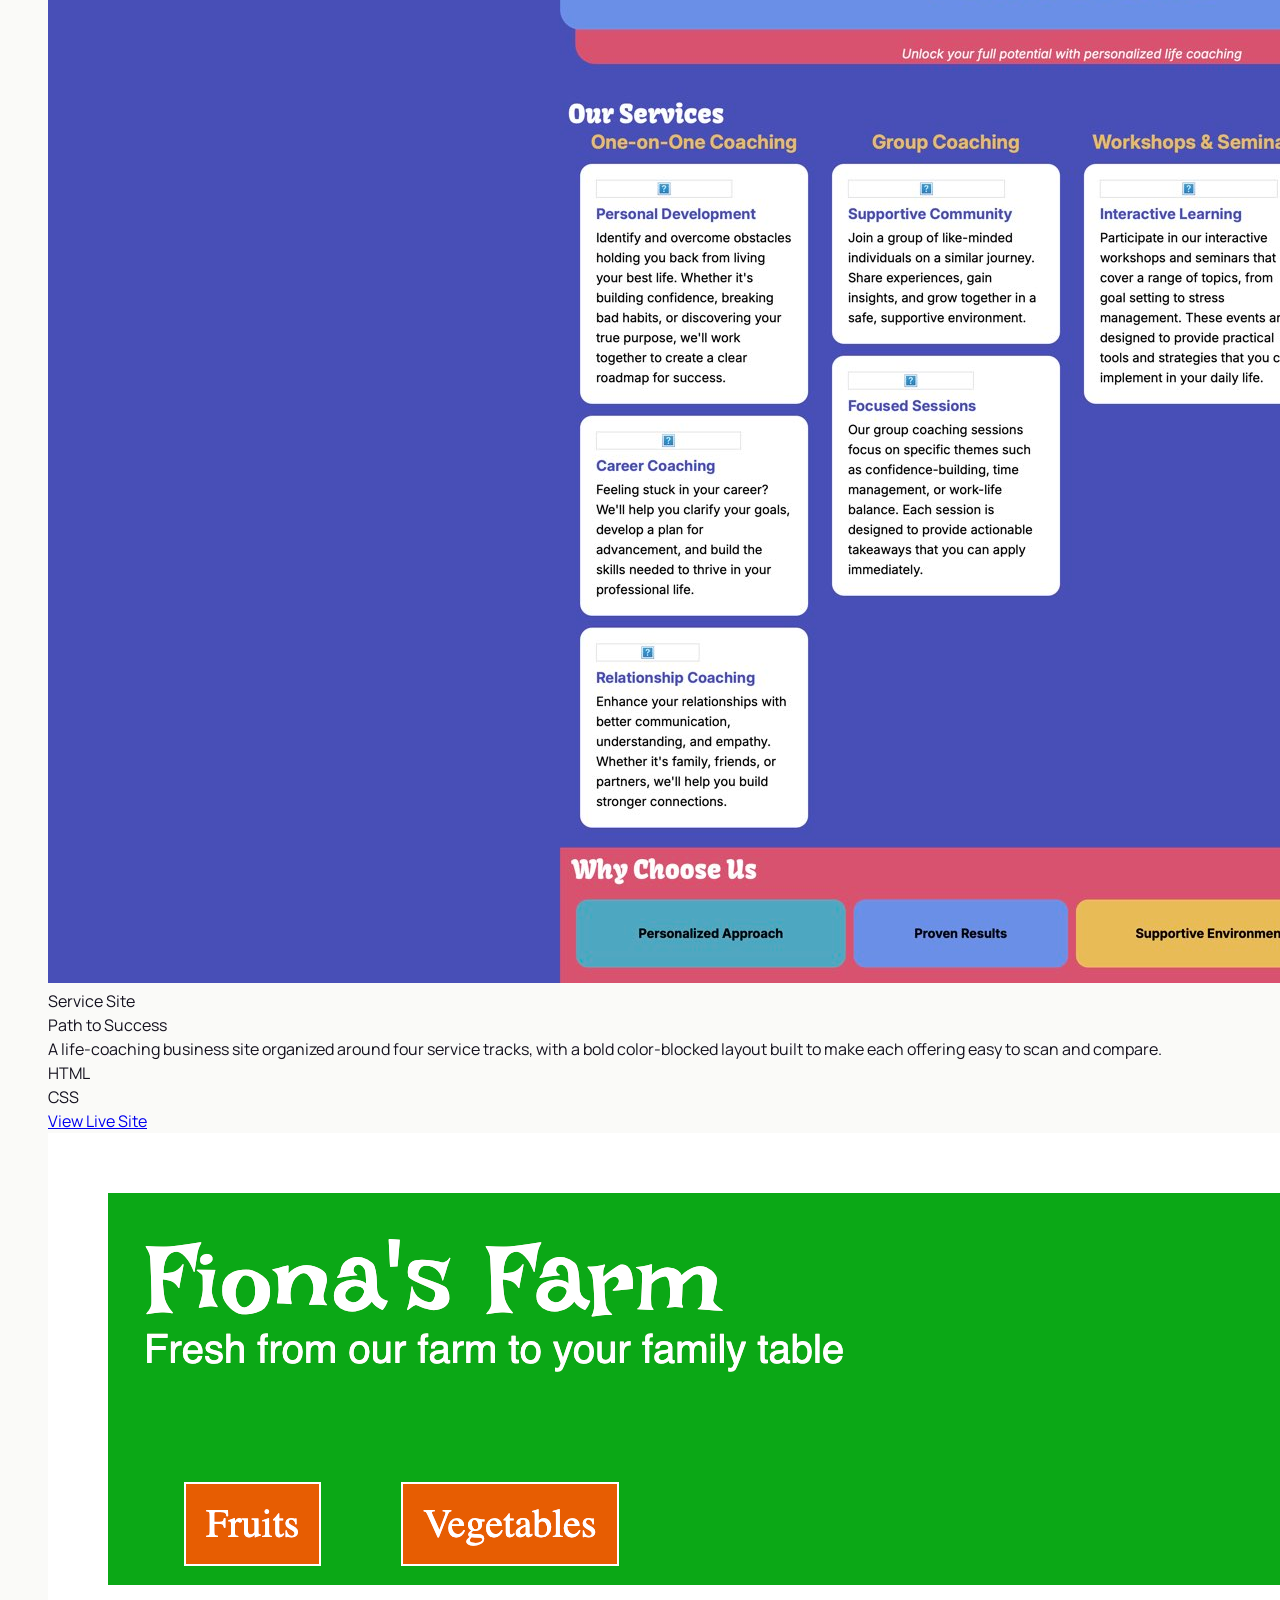
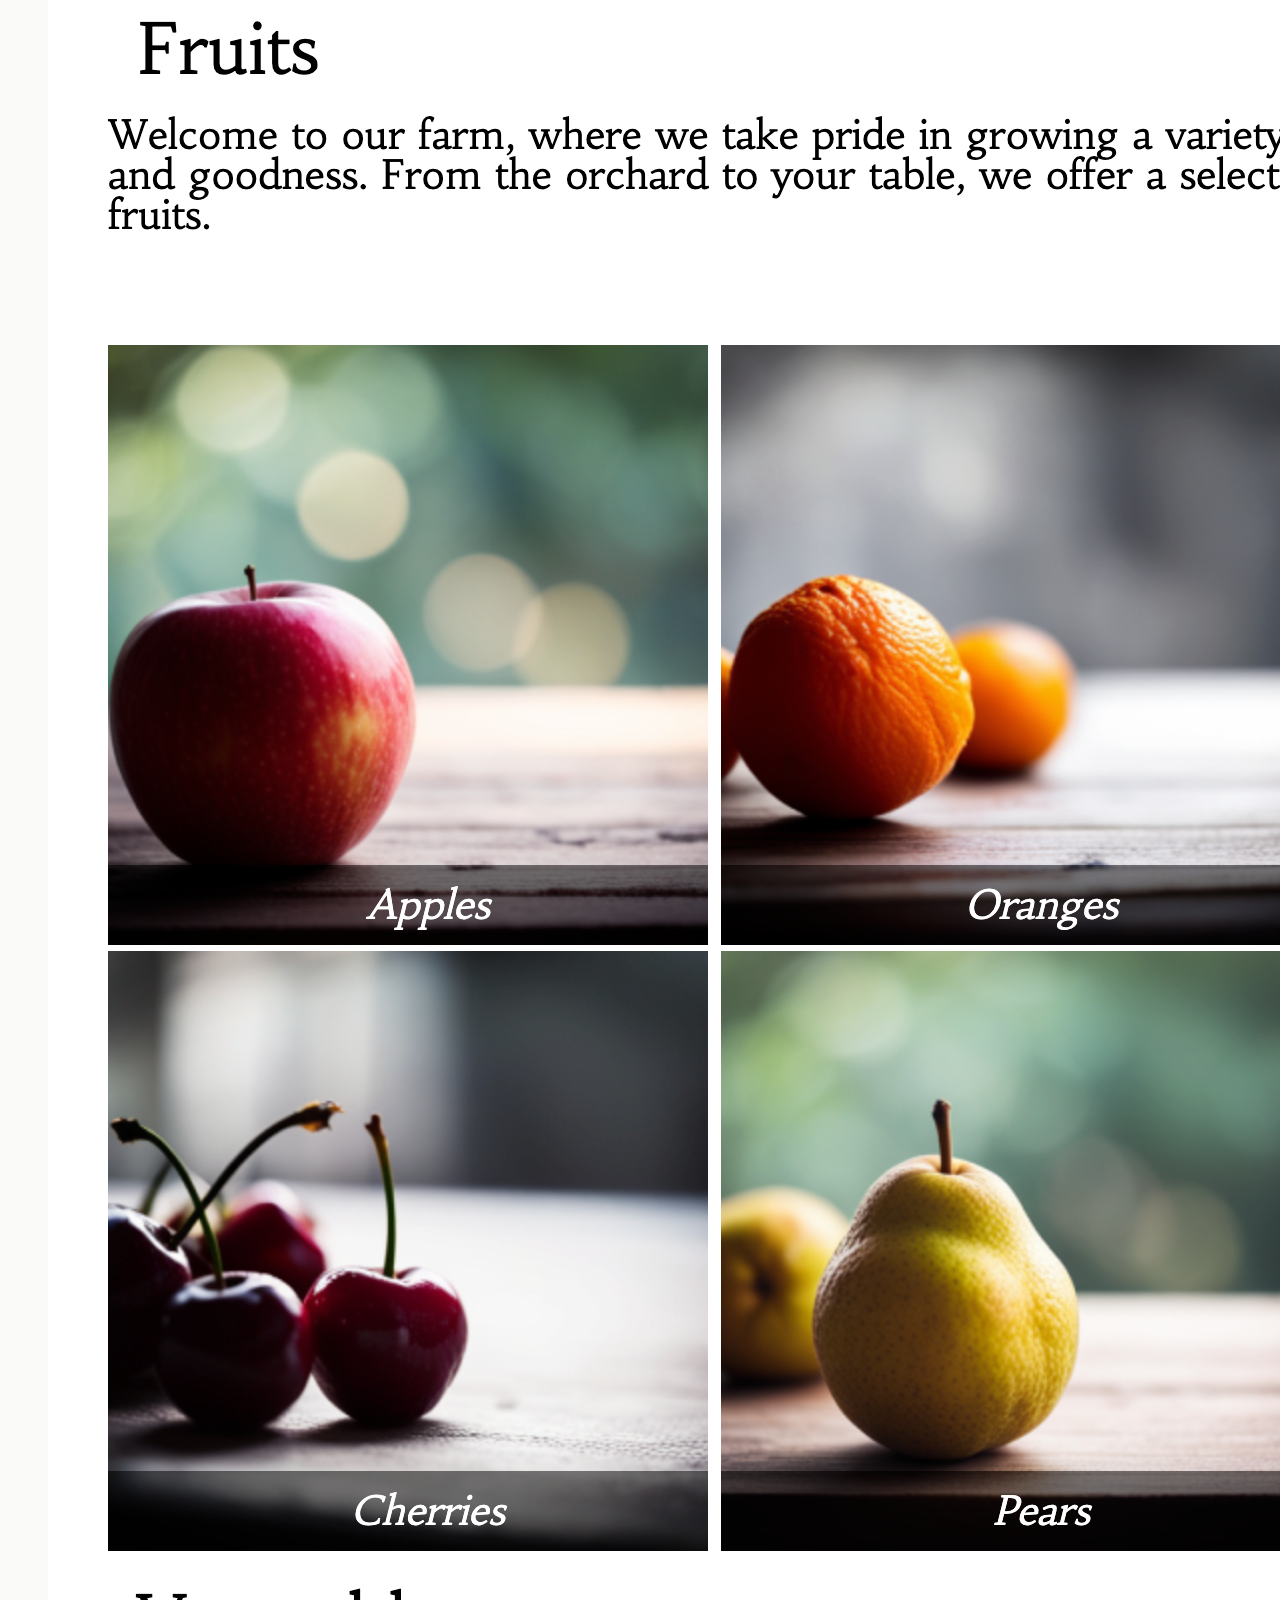
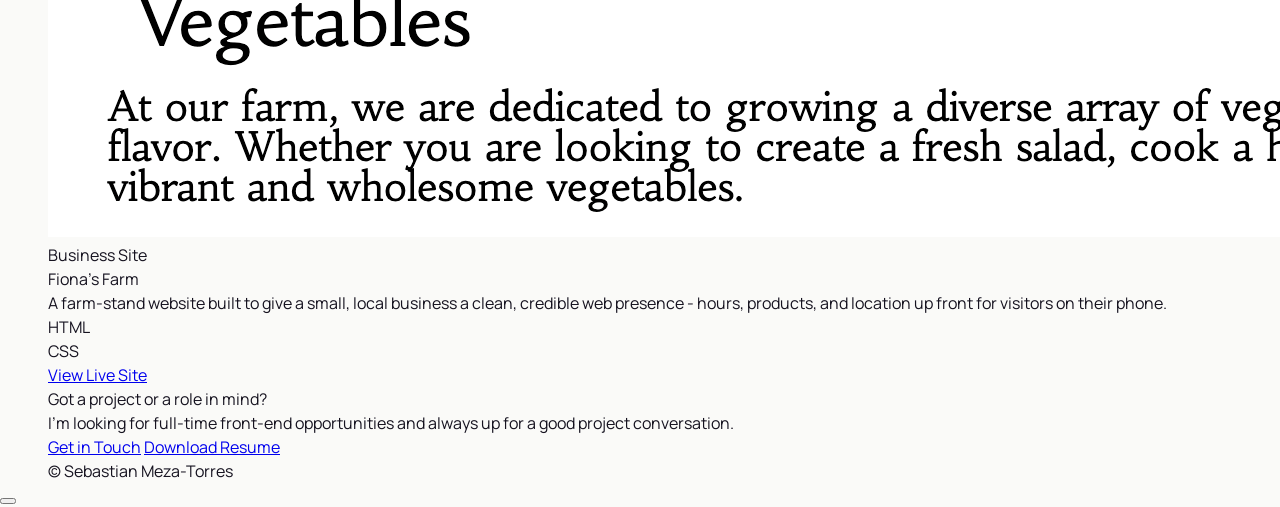
==== commit 194cc0a7: "Finished HTML file and started on CSS Finished the footer of the index and working on the CSS. Finis" ====
--- a/index.html
+++ b/index.html
@@ -351,5 +351,17 @@
     </main>
 
     <!-- Footer -->
+    <footer class="site-footer">
+      <div class="wrap footer-inner">
+        <p>&copy; <span id="year"></span> Sebastian Meza-Torres</p>
+      </div>
+    </footer>
+
+    <button
+      class="back-to-top"
+      id="backToTop"
+      aria-label="Back to Top"
+    ></button>
+    <script src="script.js"></script>
   </body>
 </html>
--- a/css/styles.css
+++ b/css/styles.css
@@ -0,0 +1,327 @@
+/* http://meyerweb.com/eric/tools/css/reset/ 
+   v2.0 | 20110126
+   License: none (public domain)
+*/
+
+html,
+body,
+div,
+span,
+applet,
+object,
+iframe,
+h1,
+h2,
+h3,
+h4,
+h5,
+h6,
+p,
+blockquote,
+pre,
+a,
+abbr,
+acronym,
+address,
+big,
+cite,
+code,
+del,
+dfn,
+em,
+img,
+ins,
+kbd,
+q,
+s,
+samp,
+small,
+strike,
+strong,
+sub,
+sup,
+tt,
+var,
+b,
+u,
+i,
+center,
+dl,
+dt,
+dd,
+ol,
+ul,
+li,
+fieldset,
+form,
+label,
+legend,
+table,
+caption,
+tbody,
+tfoot,
+thead,
+tr,
+th,
+td,
+article,
+aside,
+canvas,
+details,
+embed,
+figure,
+figcaption,
+footer,
+header,
+hgroup,
+menu,
+nav,
+output,
+ruby,
+section,
+summary,
+time,
+mark,
+audio,
+video {
+  margin: 0;
+  padding: 0;
+  border: 0;
+  font-size: 100%;
+  font: inherit;
+  vertical-align: baseline;
+}
+/* HTML5 display-role reset for older browsers */
+article,
+aside,
+details,
+figcaption,
+figure,
+footer,
+header,
+hgroup,
+menu,
+nav,
+section {
+  display: block;
+}
+body {
+  line-height: 1;
+}
+ol,
+ul {
+  list-style: none;
+}
+blockquote,
+q {
+  quotes: none;
+}
+blockquote:before,
+blockquote:after,
+q:before,
+q:after {
+  content: "";
+  content: none;
+}
+table {
+  border-collapse: collapse;
+  border-spacing: 0;
+}
+
+/* Root */
+:root {
+  --bone: #fafaf8;
+  --bone-raised: #f1efea;
+  --ink: #15121f;
+  --ink-soft: #5e596b;
+  --line: #e1dee3;
+  --accent: #5b3df5;
+  --accent-rgb: 91, 61, 245;
+  --accent-dark: #4527d6;
+  --brick: #ff4f6d;
+  --font-display: "IBM Plex Mono", ui-monospace, monospace;
+  --font-body: "Manrope", system-ui, sans-serif;
+  --wrap: 74rem;
+  --gutter: 1.25rem;
+}
+
+/* Mobile-First Styles */
+
+html {
+  scroll-behavior: smooth;
+}
+
+body {
+  background: var(--bone);
+  color: var(--ink);
+  font-family: var(--font-body);
+  font-size: 1rem;
+  line-height: 1.5;
+}
+
+.wrap {
+  width: 100%;
+  max-width: var(--wrap);
+  margin-inline: auto;
+  padding-inline: var(--gutter);
+}
+
+.visually-hidden {
+  position: absolute;
+  width: 1px;
+  height: 1px;
+  overflow: hidden;
+  clip: rect(0, 0, 0, 0);
+  white-space: nowrap;
+}
+
+.skip-link {
+  position: absolute;
+  left: 1rem;
+  top: -3rem;
+  background: var(--accent);
+  color: var(--bone);
+  padding: 0.6rem 1rem;
+  border-radius: 0.2rem;
+  font-family: var(--font-display);
+  font-size: 0.85rem;
+  transition: top 0.15s ease;
+  z-index: 100;
+}
+
+.skip-link:focus {
+  top: 1rem;
+}
+
+a:focus-visible,
+button:focus-visible {
+  outline: 2px solid var(--accent);
+  outline-offset: 3px;
+}
+
+/* Header and Nav */
+.site-header {
+  position: sticky;
+  top: 0;
+  z-index: 50;
+  background: var(--bone);
+  border-bottom: 2px solid var(--ink);
+}
+
+.header-inner {
+  display: flex;
+  align-items: center;
+  justify-content: space-between;
+  padding-block: 1rem;
+}
+
+.logo {
+  font-family: var(--font-display);
+  font-weight: 600;
+  font-size: 1.1rem;
+  letter-spacing: 0.02em;
+}
+
+.logo-bracket {
+  color: var(--accent);
+}
+
+.nav-toggle {
+  display: flex;
+  flex-direction: column;
+  gap: 5px;
+  padding: 0.5rem;
+}
+
+.nav-toggle-bar {
+  width: 22px;
+  height: 2px;
+  background: var(--ink);
+  border-radius: 1px;
+  transition:
+    transform 0.2s ease,
+    opacity 0.2s ease;
+}
+
+.nav-toggle[aria-expanded="true"] .nav-toggle-bar:nth-child(2) {
+  transform: translateY(7px) rotate(45deg);
+}
+
+.nav-toggle[aria-expanded="true"] .nav-toggle-bar:nth-child(3) {
+  opacity: 0;
+}
+
+.nav-toggle[aria-expanded="true"] .nav-toggle-bar:nth-child(4) {
+  transform: translateY(-7px) rotate(-45deg);
+}
+
+.primary-nav {
+  position: fixed;
+  inset: 4.2rem 0 0 0;
+  background: var(--bone);
+  padding: 2rem var(--gutter);
+  transform: translateY(-8px);
+  opacity: 0;
+  pointer-events: none;
+  transition:
+    opacity 0.2s ease,
+    transform 0.2s ease;
+}
+
+.primary-nav.is-open {
+  opacity: 1;
+  transform: translateY(0);
+  pointer-events: auto;
+}
+
+.primary-nav ol {
+  display: flex;
+  flex-direction: column;
+  gap: 1.5rem;
+  font-family: var(--font-display);
+  font-size: 1.25rem;
+}
+
+.primary-nav ol a {
+  position: relative;
+}
+
+.primary-nav ol a::after {
+  content: "";
+  position: absolute;
+  left: 0;
+  right: 0;
+  bottom: -4px;
+  height: 2px;
+  background: var(--accent);
+  transform: scaleX(0);
+  transform-origin: left;
+  transition: transform 0.2s ease;
+}
+
+.primary-nav ol a:hover::after,
+.primary-nav ol a:focus-visible::after,
+.primary-nav a[aria-current="page"]::after {
+  transform: scaleX(1);
+}
+
+.primary-nav a[aria-current="page"] {
+  color: var(--accent);
+}
+
+.nav-index {
+  color: var(--accent);
+  font-size: 0.8rem;
+  margin-right: 0.6rem;
+}
+
+.resume-link {
+  display: inline-block;
+  margin-top: 2rem;
+  font-family: var(--font-display);
+  font-size: 0.9rem;
+  color: var(--bone);
+  background: var(--accent);
+  padding: 0.6rem 1rem;
+  border-radius: 0.2rem;
+}
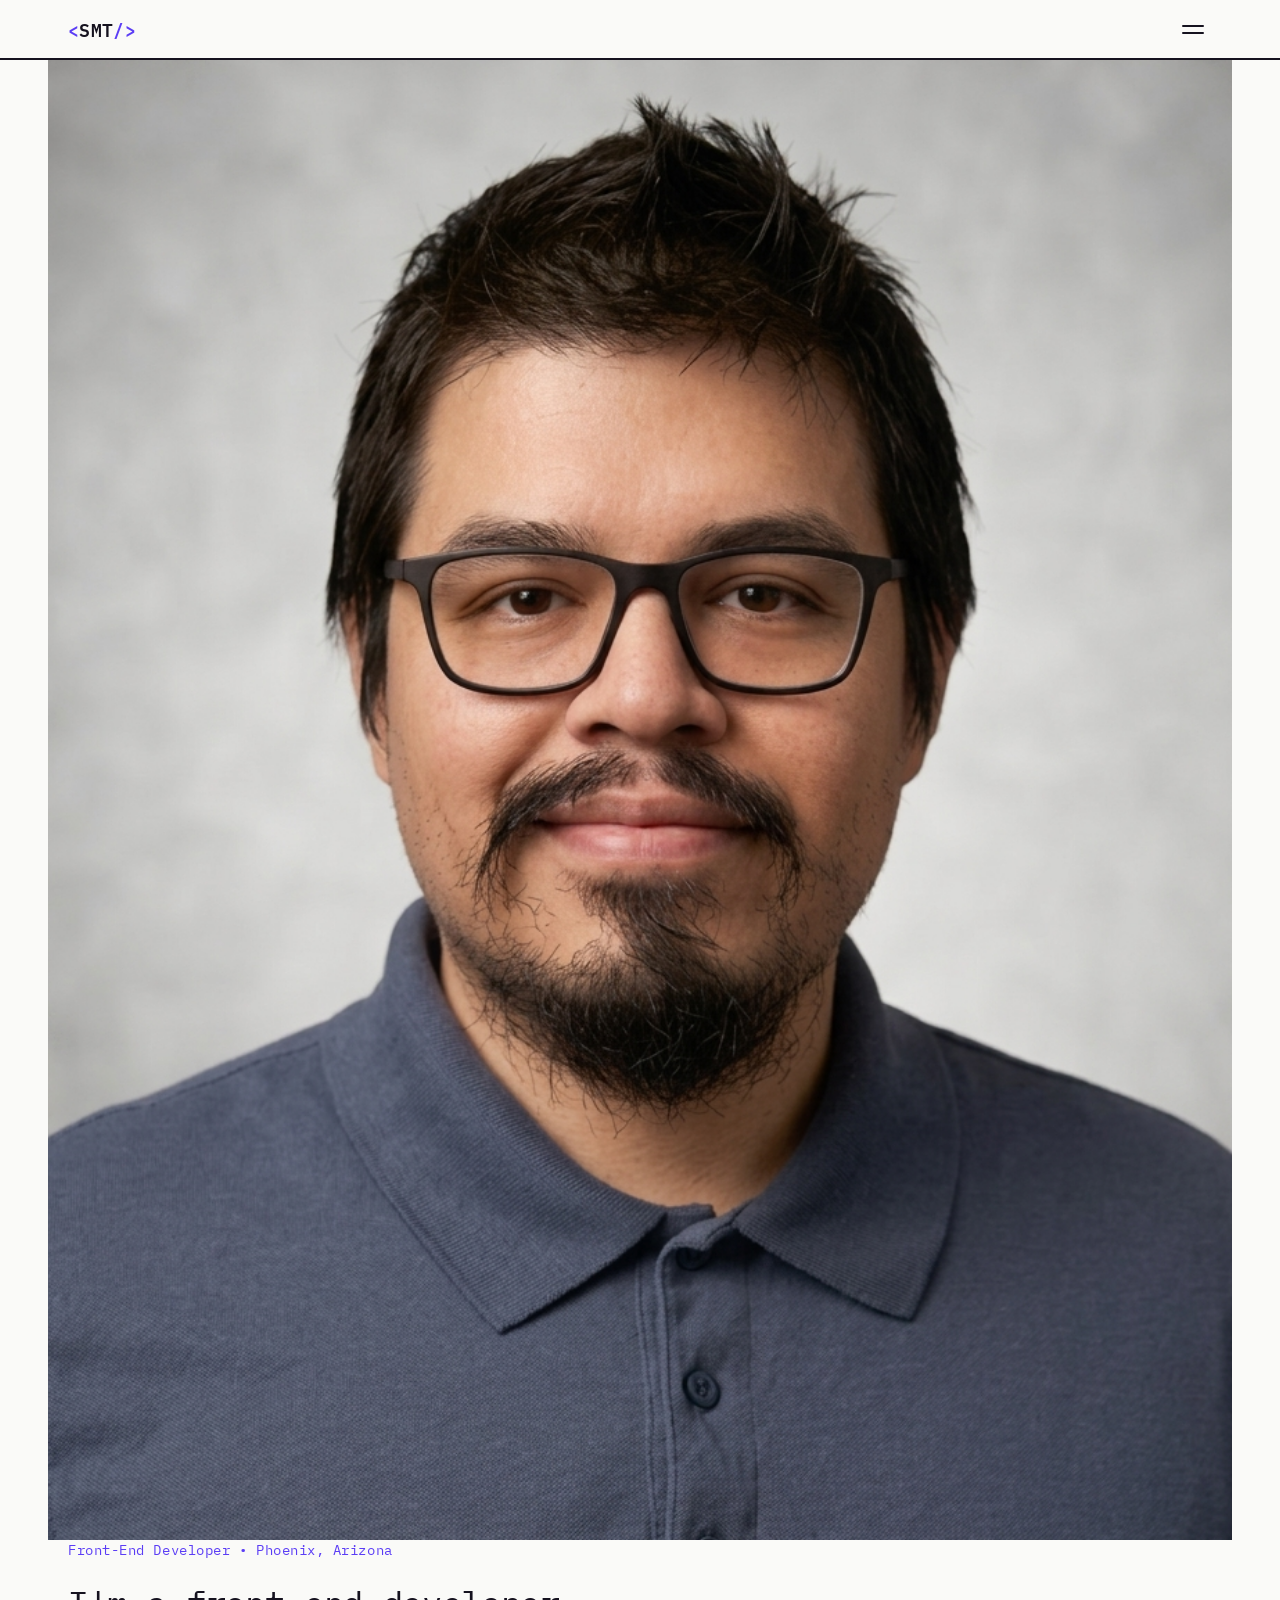
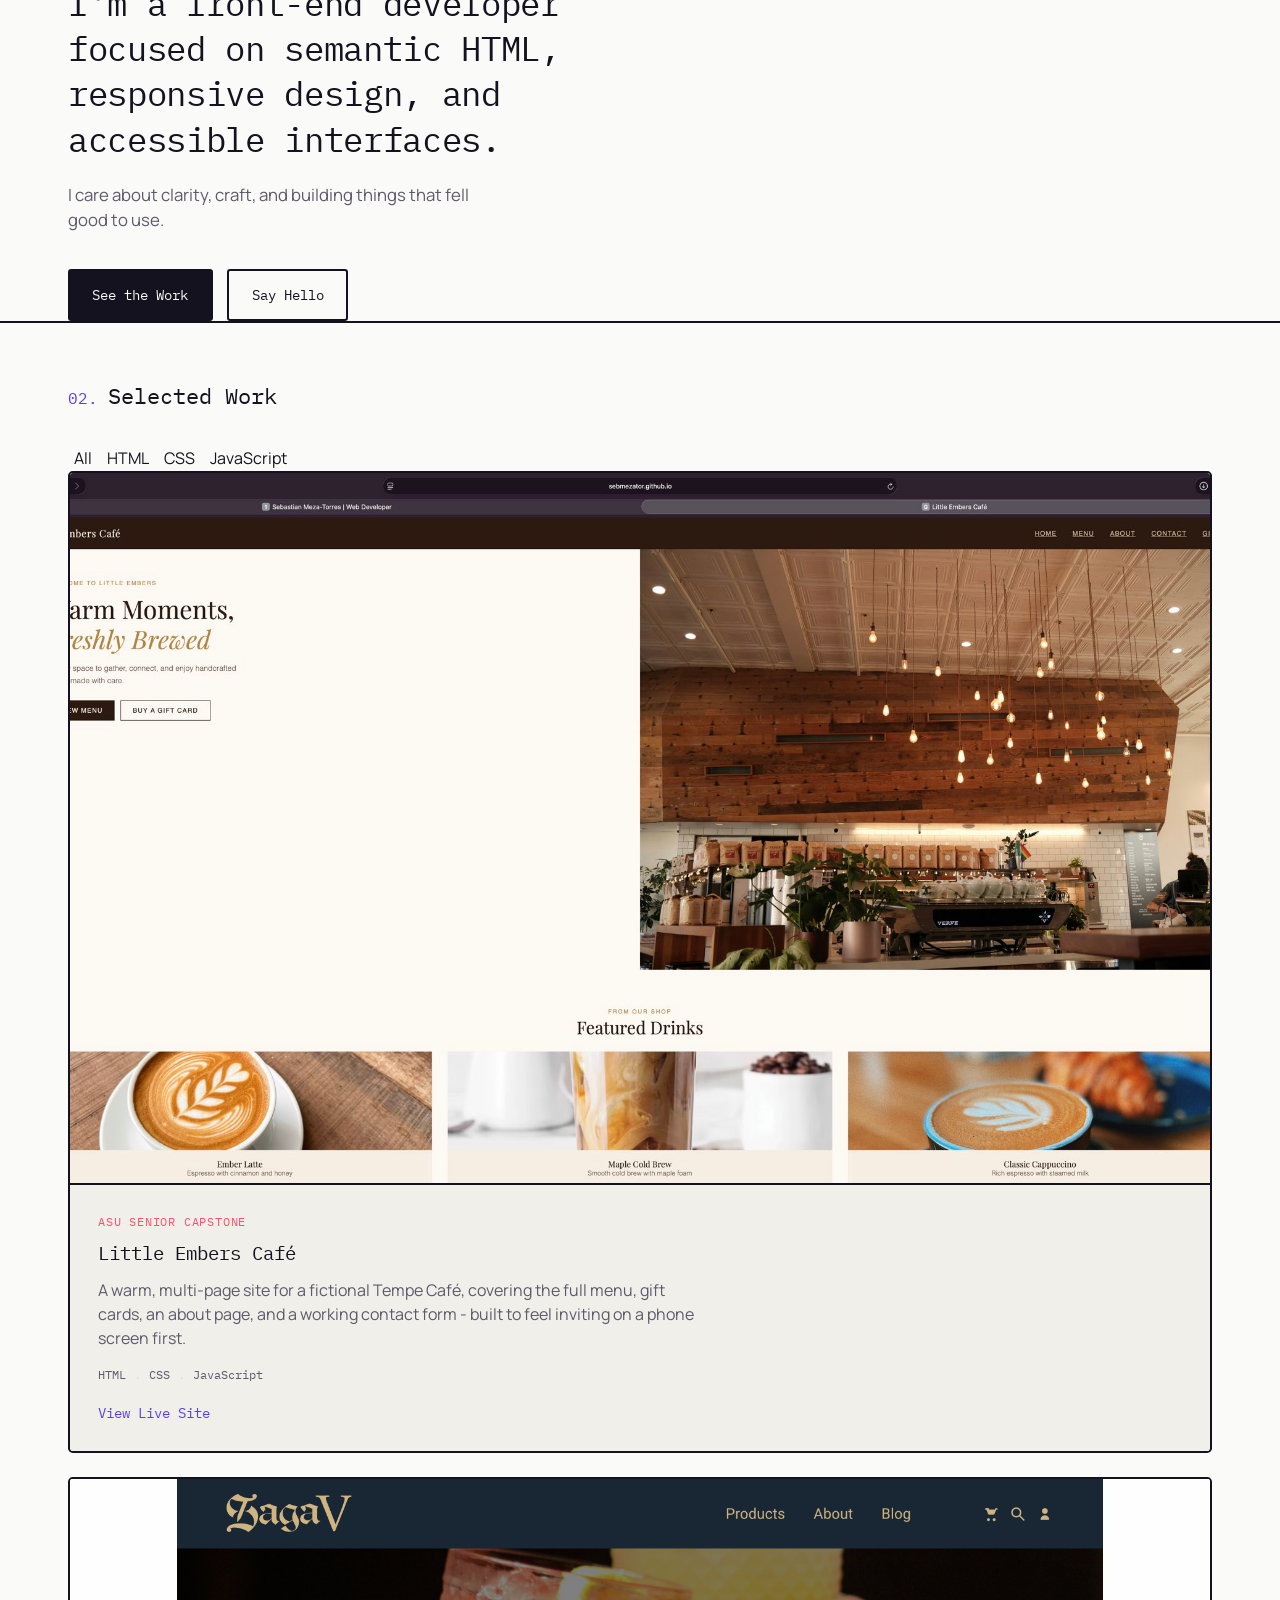
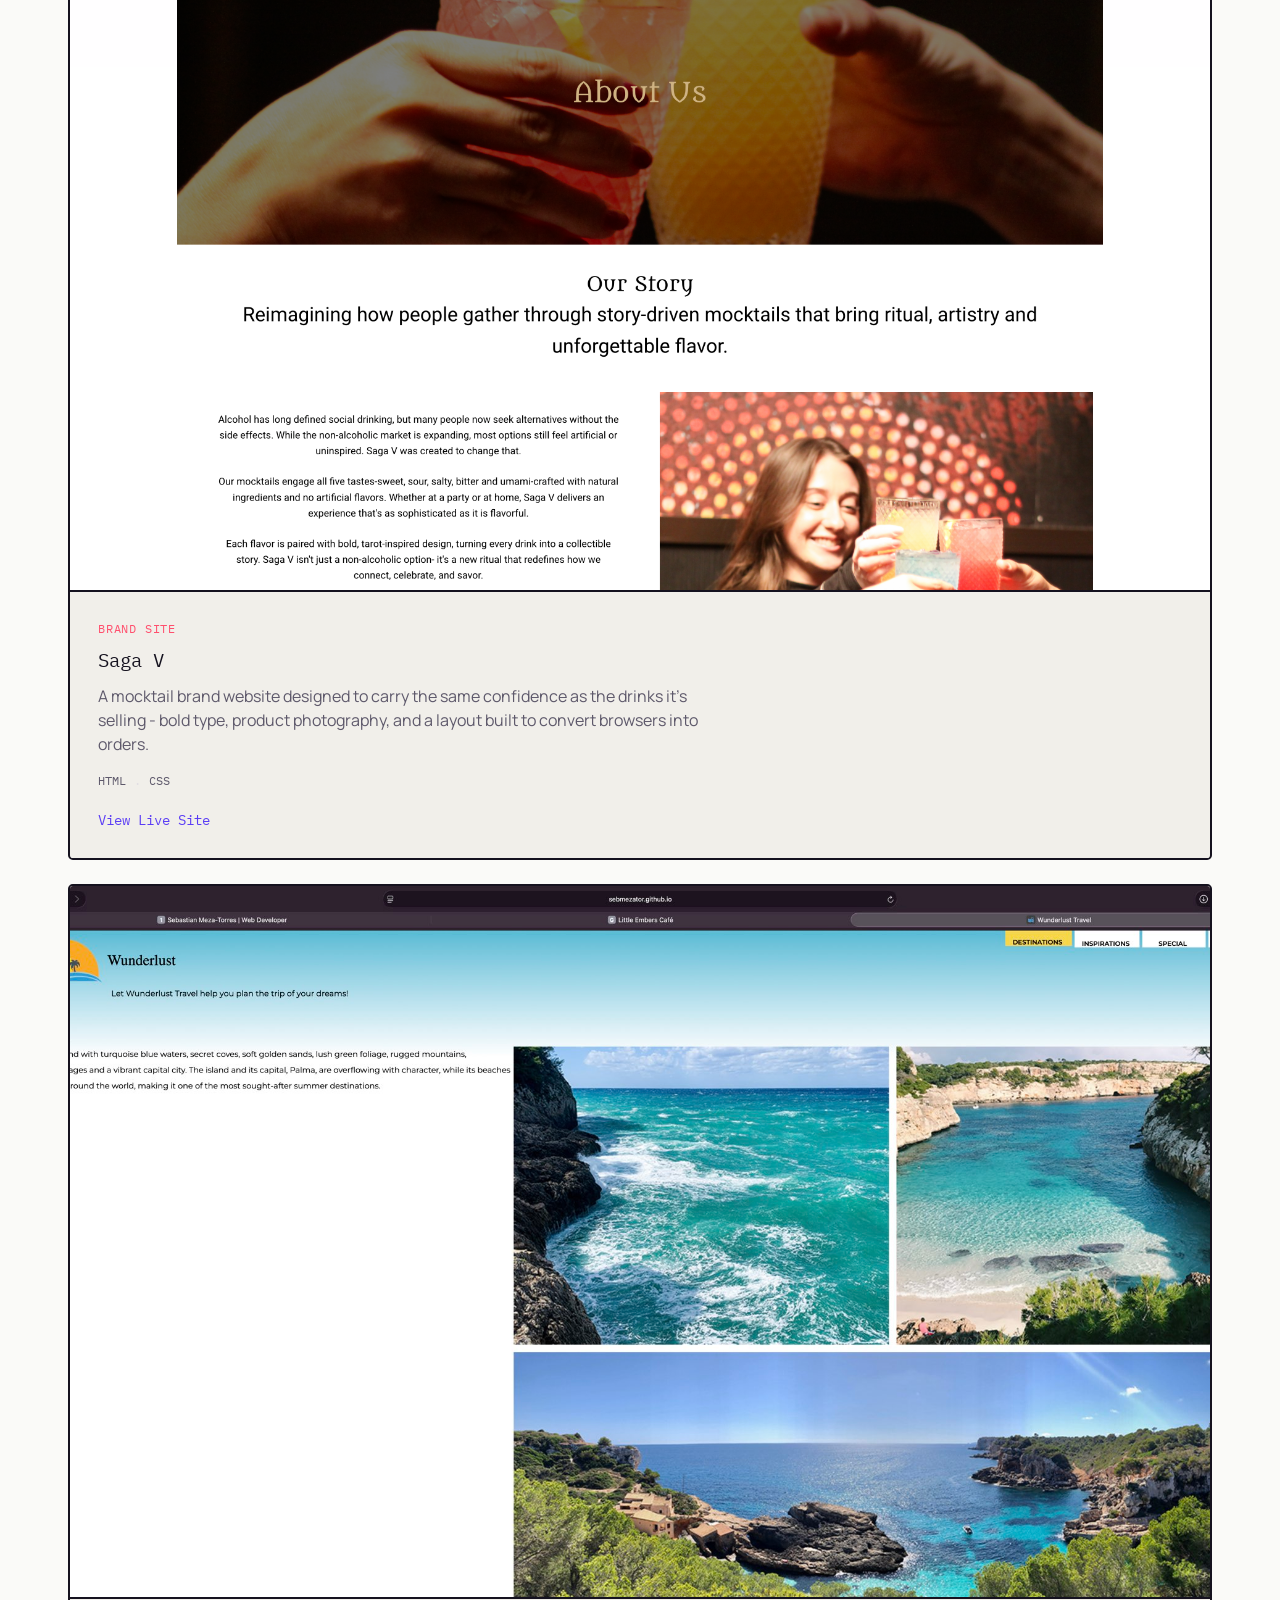
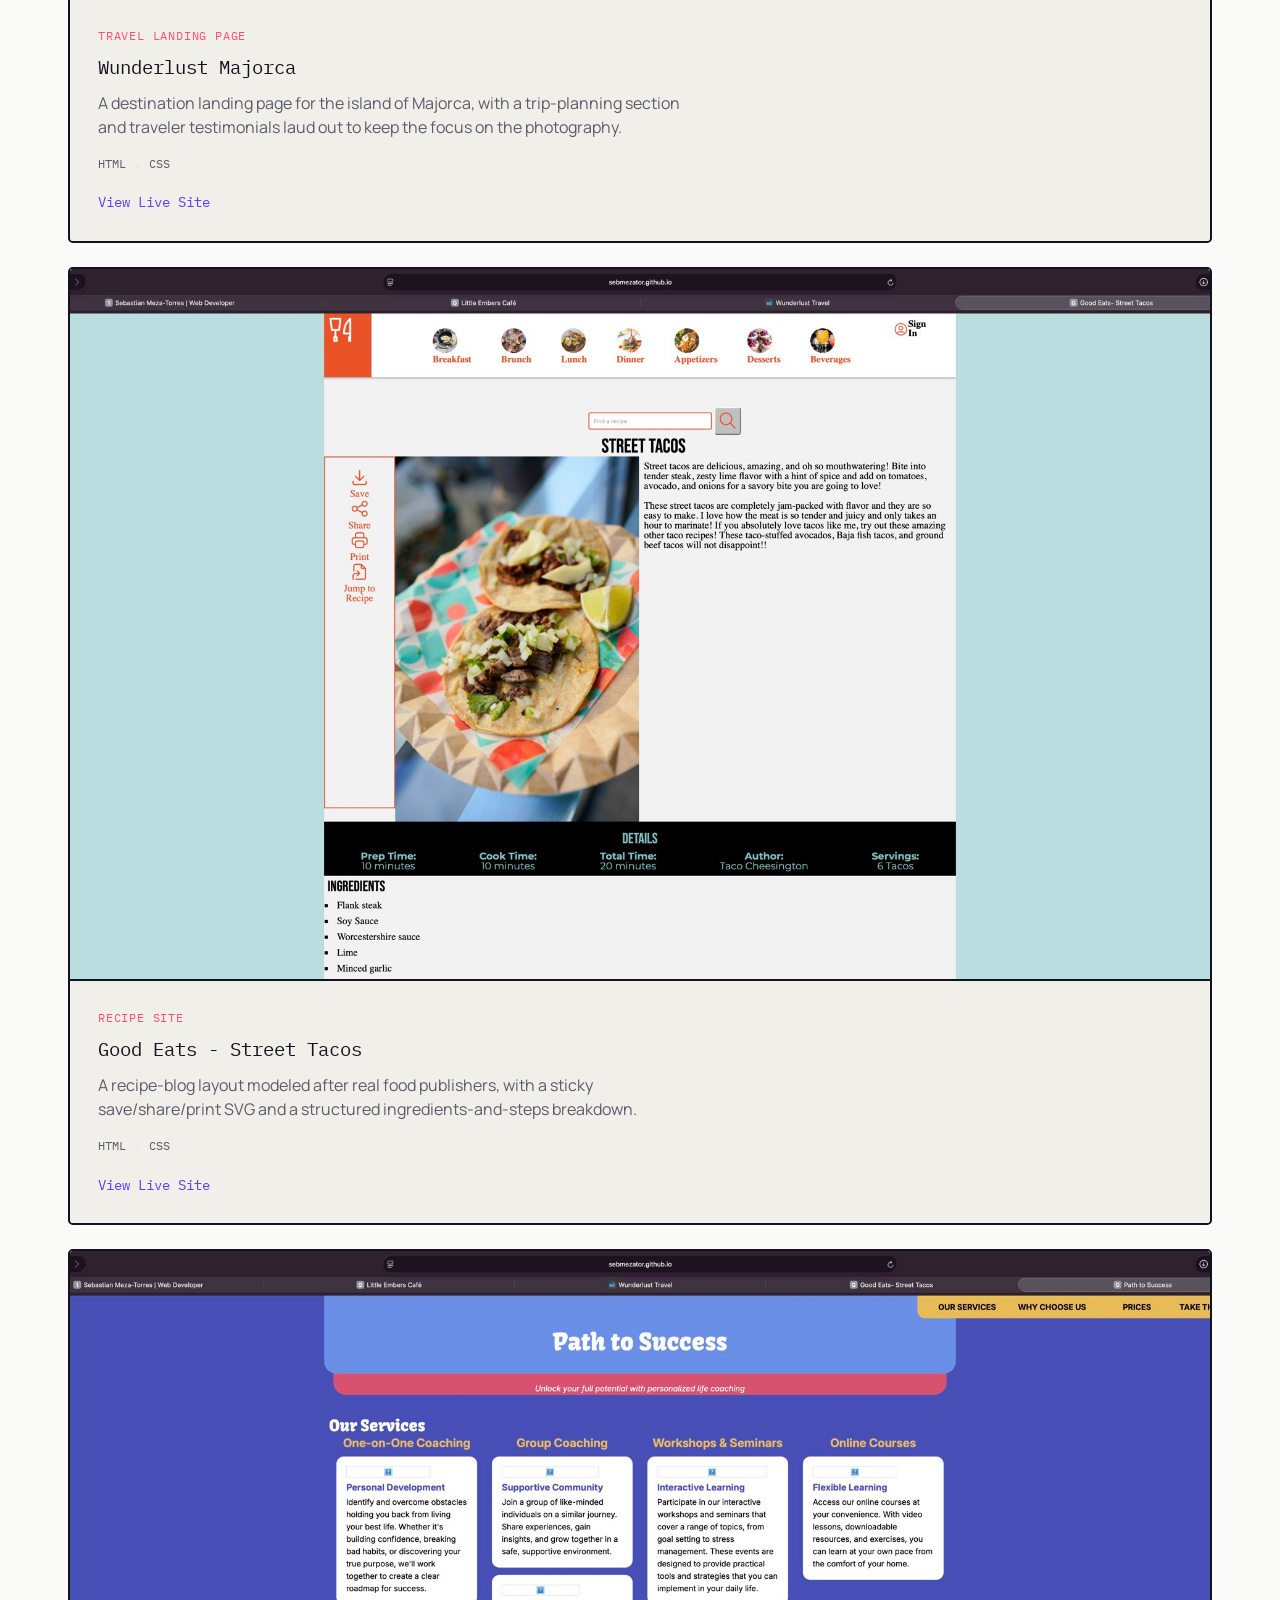
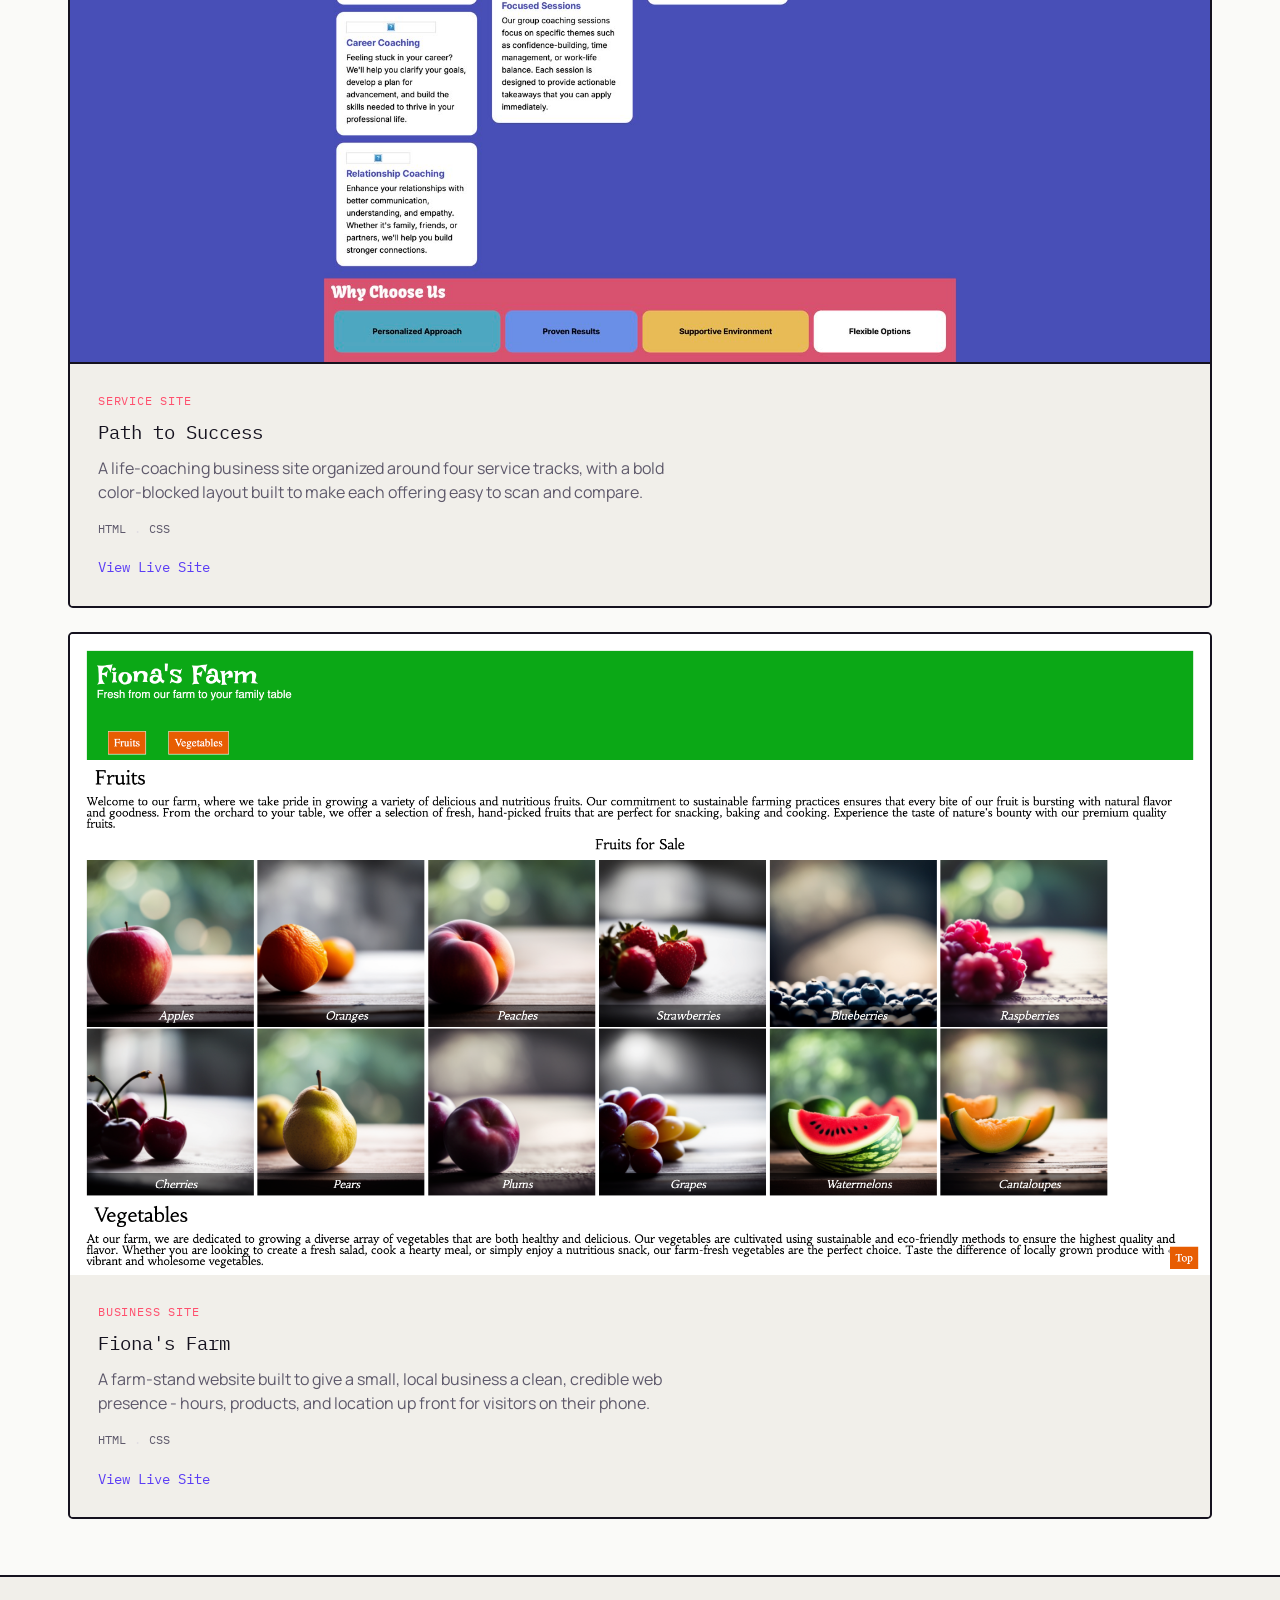
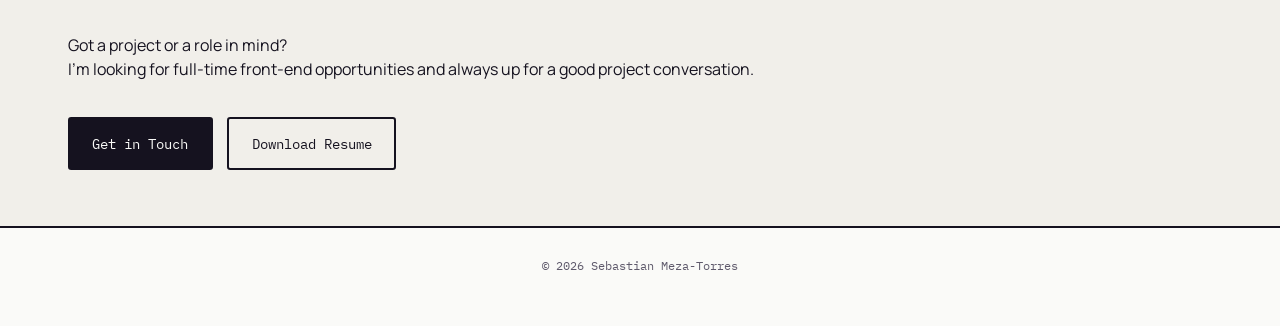
==== commit ff0df10f: "Fixed JavaScript File Fixed JavaScript relative path, functions now appear on the homepage. As well " ====
--- a/index.html
+++ b/index.html
@@ -362,6 +362,6 @@
       id="backToTop"
       aria-label="Back to Top"
     ></button>
-    <script src="script.js"></script>
+    <script src="js/index.js"></script>
   </body>
 </html>
--- a/css/styles.css
+++ b/css/styles.css
@@ -128,6 +128,67 @@
   border-spacing: 0;
 }
 
+*,
+*::before,
+*::after {
+  box-sizing: border-box;
+}
+
+html {
+  -webkit-text-size-adjust: 100%;
+}
+
+body {
+  -webkit-font-smoothing: antialiased;
+}
+
+img,
+picture,
+svg,
+video {
+  display: block;
+  max-width: 100%;
+}
+
+input,
+button,
+textarea,
+select {
+  font: inherit;
+  color: inherit;
+}
+
+a {
+  color: inherit;
+  text-decoration: none;
+}
+
+h1,
+h2,
+h3,
+h4,
+h5,
+h6 {
+  font-weight: inherit;
+}
+
+button {
+  background: none;
+  border: none;
+  cursor: pointer;
+}
+
+@media (prefers-reduced-motion: reduce) {
+  *,
+  *::before,
+  *::after {
+    animation-duration: 0.01ms !important;
+    animation-iteration-count: 1 !important;
+    transition-duration: 0.01ms !important;
+    scroll-behavior: auto !important;
+  }
+}
+
 /* Root */
 :root {
   --bone: #fafaf8;
@@ -325,3 +386,304 @@
   padding: 0.6rem 1rem;
   border-radius: 0.2rem;
 }
+
+.hero {
+  border-bottom: 2px solid var(--ink);
+}
+
+.hero-inner {
+  display: flex;
+  flex-direction: column;
+  padding-block: 0;
+}
+
+.hero-photo {
+  background: var(--accent);
+  aspect-ratio: 4 / 5;
+  overflow: hidden;
+  margin-inline: calc(var(--gutter) * -1);
+  width: calc(100% + var(--gutter) * 2);
+}
+
+.hero-photo img {
+  width: 100%;
+  height: 100%;
+  object-fit: cover;
+  object-position: center 20%;
+  opacity: 0;
+  transition: opacity 0.5s ease;
+  transform: scale(1.03);
+}
+
+.hero-photo img.is-loaded {
+  opacity: 1;
+}
+
+.eyebrow {
+  font-family: var(--font-display);
+  color: var(--accent);
+  font-size: 0.85rem;
+  letter-spacing: 0.04em;
+  margin-bottom: 1.25rem;
+}
+
+.hero-title {
+  font-family: var(--font-display);
+  font-size: clamp(1.5rem, 5.5vw, 2.1rem);
+  line-height: 1.35;
+  letter-spacing: -0.01em;
+  max-width: 32ch;
+}
+
+.hero-lede {
+  margin-top: 1.25rem;
+  max-width: 42ch;
+  color: var(--ink-soft);
+  font-size: 1.05rem;
+}
+
+.hero-actions {
+  display: flex;
+  flex-wrap: wrap;
+  gap: 0.9rem;
+  margin-top: 2.25rem;
+}
+
+.btn {
+  display: inline-flex;
+  align-items: center;
+  justify-content: center;
+  font-family: var(--font-display);
+  font-size: 0.9rem;
+  padding: 0.85rem 1.4rem;
+  border-radius: 0.2rem;
+  border: 2px solid var(--ink);
+  transition:
+    transform 0.12s ease,
+    background 0.12s ease,
+    color 0.12s ease;
+}
+
+.btn-primary {
+  background: var(--ink);
+  color: var(--bone);
+}
+
+.btn-primary:hover {
+  background: var(--accent);
+  border-color: var(--accent);
+}
+
+.btn-ghost {
+  background: transparent;
+  color: var(--ink);
+}
+
+.btn-ghost:hover {
+  background: var(--ink);
+  color: var(--bone);
+}
+
+.btn-large {
+  font-size: 1rem;
+  padding: 1rem 1.75rem;
+}
+
+/* Sections*/
+.section {
+  padding-block: 3.5rem;
+}
+
+.section-alt {
+  background: var(--bone-raised);
+  border-top: 2px solid var(--ink);
+}
+
+.section-heading {
+  font-family: var(--font-display);
+  font-size: 1.4rem;
+  display: flex;
+  align-items: baseline;
+  gap: 0.6rem;
+  margin-bottom: 2rem;
+}
+
+.section-index {
+  color: var(--accent);
+  font-size: 1rem;
+}
+
+.subsection-heading {
+  font-family: var(--font-display);
+  font-size: 1rem;
+  color: var(--ink-soft);
+  text-transform: uppercase;
+  letter-spacing: 0.05em;
+  margin-bottom: 1.25rem;
+}
+/* Project Section */
+.project-list {
+  display: grid;
+  grid-template-columns: 1fr;
+  gap: 1.5rem;
+}
+
+.project-card {
+  position: relative;
+  background: var(--bone-raised);
+  border: 2px solid var(--ink);
+  border-radius: 0.3rem;
+  overflow: hidden;
+  display: flex;
+  flex-direction: column;
+  transition:
+    border-color 0.15s ease,
+    transform 0.15s ease;
+}
+
+.project-card:hover {
+  border-color: var(--accent);
+  transform: translateY(-4px);
+}
+
+.project-card::before {
+  content: "";
+  position: absolute;
+  inset: 0;
+  pointer-events: none;
+  background: radial-gradient(
+    280px circle at var(--mx, 50%) var(--my, 50%),
+    rgba(var(--accent-rgb), 0.16),
+    transparent 70%
+  );
+  opacity: 0;
+  transition: opacity 0.25s ease;
+  z-index: 2;
+}
+
+.project-card:hover::before {
+  opacity: 1;
+}
+
+.project-thumb {
+  aspect-ratio: 16 / 10;
+  border-bottom: 2px solid var(--ink);
+  background: var(--bone);
+  overflow: hidden;
+}
+
+.project-thumb img {
+  width: 100%;
+  height: 100%;
+  object-fit: cover;
+  object-position: top center;
+  opacity: 0;
+  transition:
+    transform 0.35s ease,
+    opacity 0.5s ease;
+}
+
+.project-thumb img.is-loaded {
+  opacity: 1;
+}
+
+.project-card:hover .project-thumb img {
+  transform: scale(1.06);
+}
+
+.project-thumb-fallback {
+  display: flex;
+  align-items: center;
+  justify-content: center;
+  background: var(--accent);
+}
+
+.project-thumb-fallback span {
+  font-family: var(--font-display);
+  color: var(--bone);
+  font-size: 1.1rem;
+  text-align: center;
+  padding: 1rem;
+}
+
+.project-text {
+  padding: 1.75rem;
+}
+
+.project-tag {
+  font-family: var(--font-display);
+  font-size: 0.75rem;
+  color: var(--brick);
+  text-transform: uppercase;
+  letter-spacing: 0.05rem;
+  margin-bottom: 0.5rem;
+}
+
+.project-title {
+  font-family: var(--font-display);
+  font-size: 1.2rem;
+  margin-bottom: 0.6rem;
+}
+
+.project-desc {
+  color: var(--ink-soft);
+  max-width: 60ch;
+}
+
+.project-meta {
+  display: flex;
+  flex-wrap: wrap;
+  gap: 0.5rem;
+  margin-top: 1rem;
+  font-family: var(--font-display);
+  font-size: 0.72rem;
+  color: var(--ink-soft);
+}
+
+.project-meta li::after {
+  content: ".";
+  margin-left: 0.5rem;
+  color: var(--line);
+}
+
+.project-meta li:last-child::after {
+  content: "";
+}
+
+.project-links {
+  display: flex;
+  flex-wrap: wrap;
+  gap: 0.5rem 1.25rem;
+  margin-top: 1.25rem;
+}
+
+.project-link {
+  font-family: var(--font-display);
+  font-size: 0.85rem;
+  color: var(--accent);
+}
+
+.project-link:hover {
+  text-decoration: underline;
+}
+
+.project-link-secondary {
+  color: var(--ink-soft);
+}
+
+.project-link-secondary:hover {
+  color: var(--accent);
+}
+
+/* Footer */
+.footer-inner {
+  padding-block: 1.75rem;
+  font-family: var(--font-display);
+  font-size: 0.78rem;
+  color: var(--ink-soft);
+  text-align: center;
+}
+
+.site-footer {
+  border-top: 2px solid var(--ink);
+}
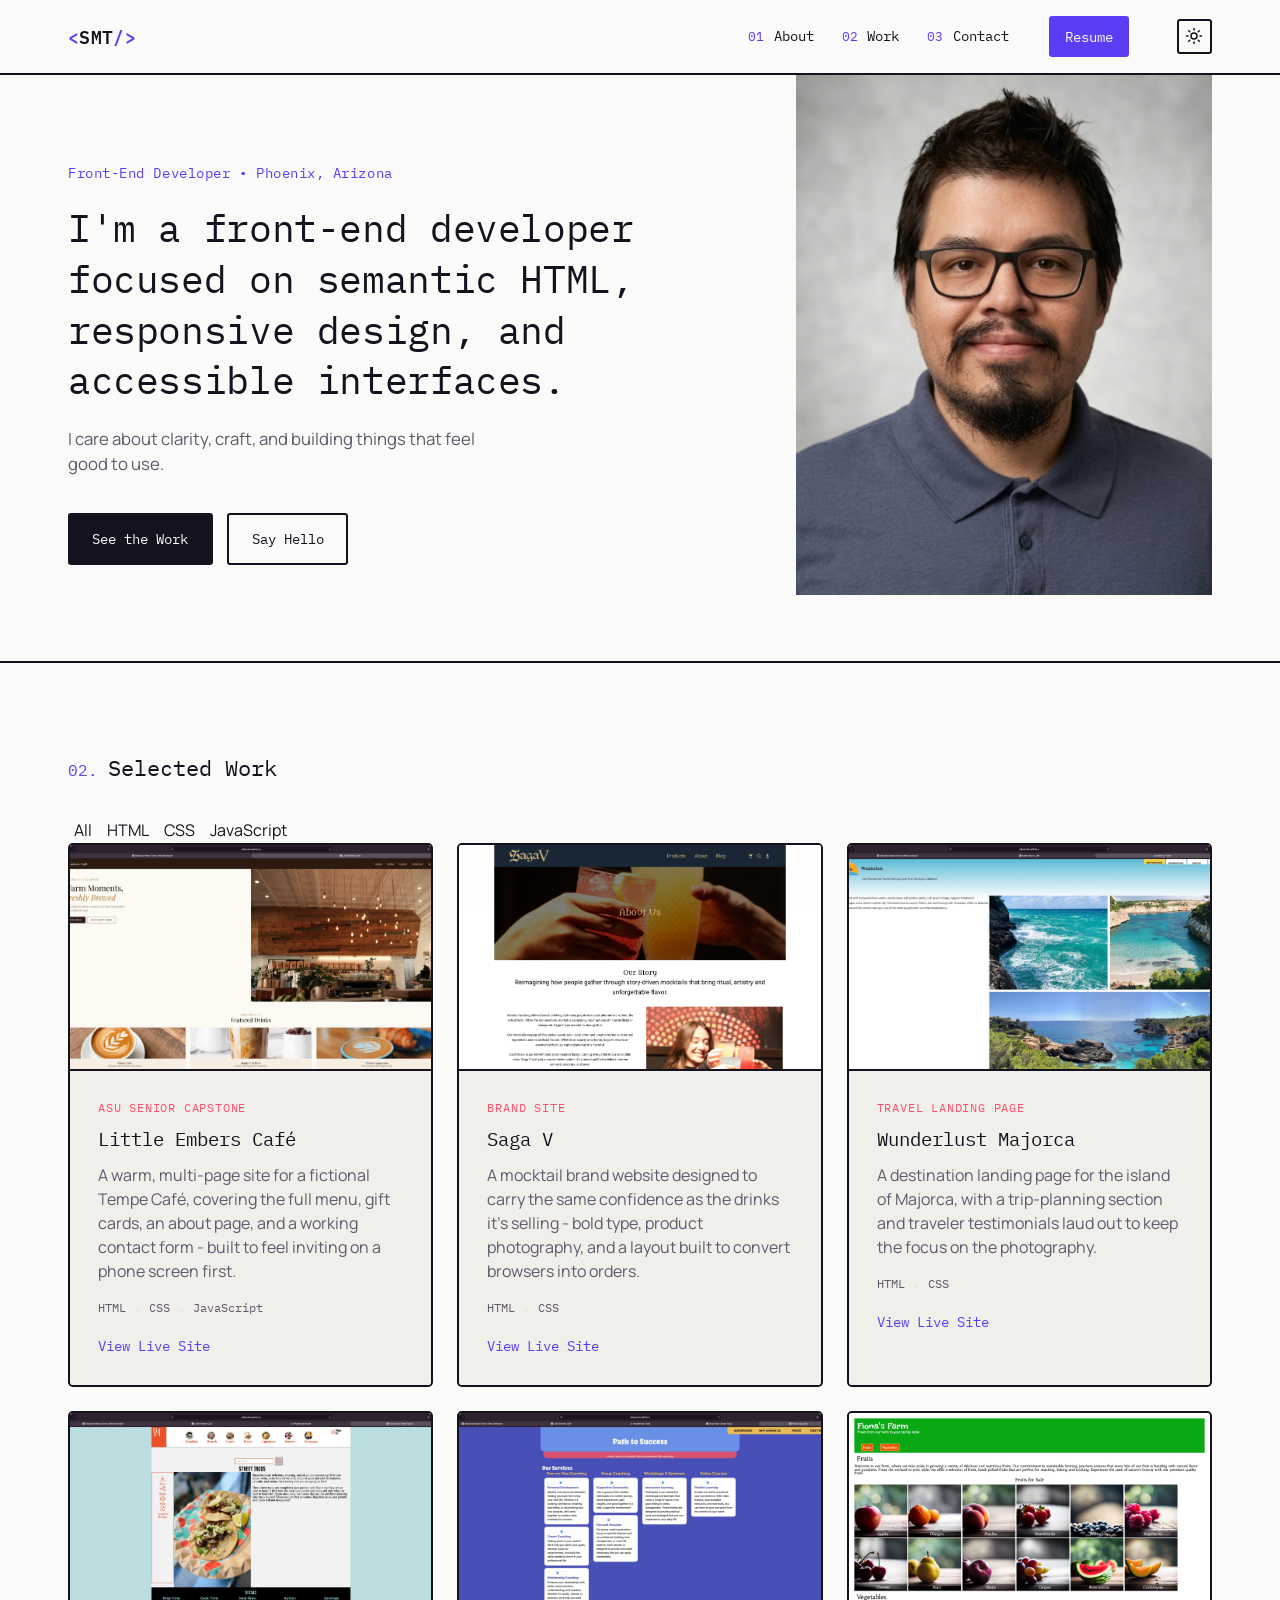
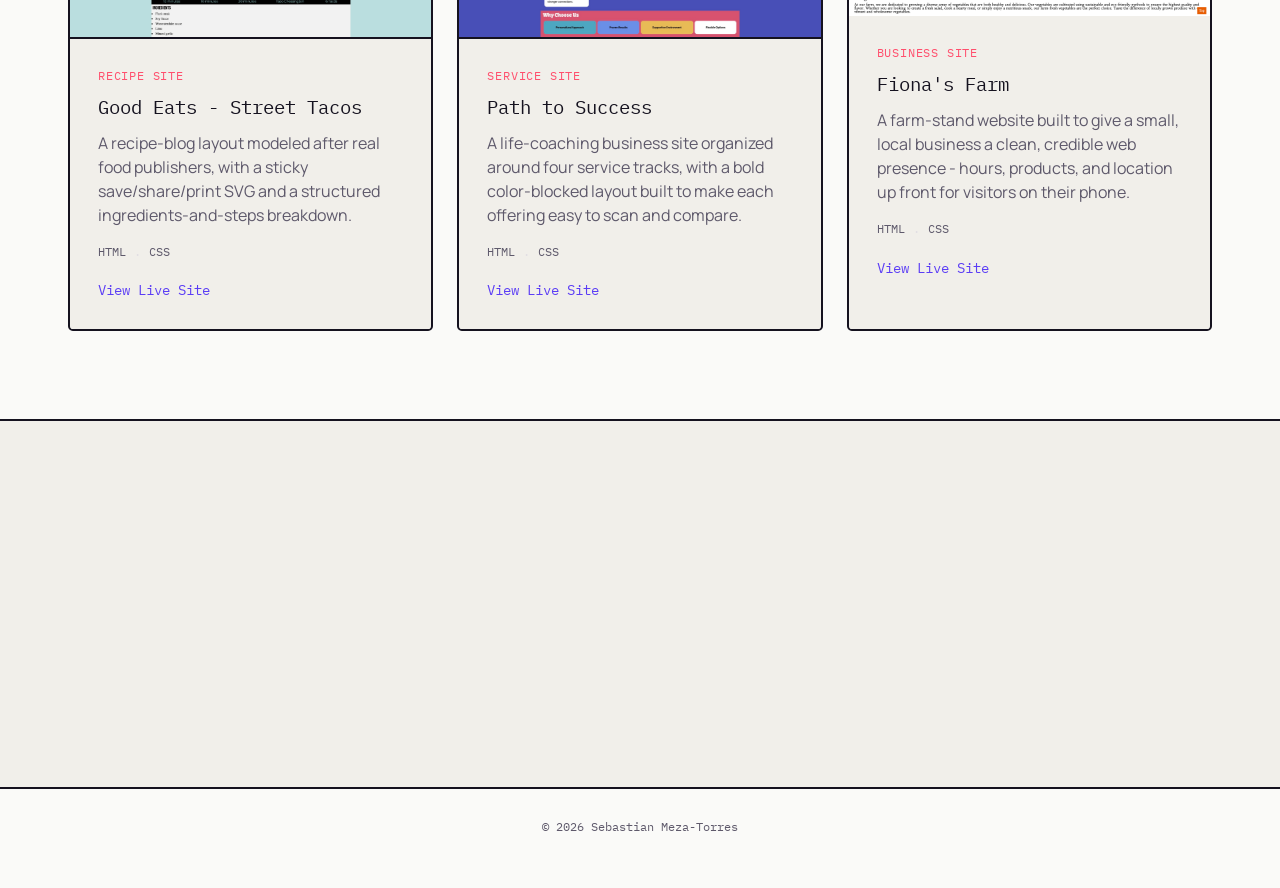
==== commit 4cae2cbd: "Updated Files. Created dark mode for each of the pages." ====
--- a/index.html
+++ b/index.html
@@ -65,6 +65,40 @@
             </li>
           </ol>
           <a class="resume-link" href="Sebastian_Torres_Resume.pdf">Resume</a>
+          <button
+            class="theme-toggle"
+            id="themeToggle"
+            aria-label="Toggle dark mode"
+            aria-pressed="false"
+          >
+            <svg
+              class="icon-sun"
+              viewBox="0 0 24 24"
+              fill="none"
+              stroke="currentColor"
+              stroke-width="2"
+              stroke-linecap="round"
+              stroke-linejoin="round"
+              aria-hidden="true"
+            >
+              <circle cx="12" cy="12" r="4"></circle>
+              <path
+                d="M12 2v2M12 20v2M4.9 4.9l1.4 1.4M17.7 17.7l1.4 1.4M2 12h2M20 12h2M4.9 19.1l1.4-1.4M17.7 6.3l1.4-1.4"
+              ></path>
+            </svg>
+            <svg
+              class="icon-moon"
+              viewBox="0 0 24 24"
+              fill="none"
+              stroke="currentColor"
+              stroke-width="2"
+              stroke-linecap="round"
+              stroke-linejoin="round"
+              aria-hidden="true"
+            >
+              <path d="M21 12.8A9 9 0 1 1 11.2 3a7 7 0 0 0 9.8 9.8z"></path>
+            </svg>
+          </button>
         </nav>
       </div>
     </header>
@@ -84,12 +118,12 @@
           </div>
           <div class="hero-copy reveal">
             <p class="eyebrow">Front-End Developer • Phoenix, Arizona</p>
-            <h1 class="hero-title">
+            <h1 class="hero-title scramble">
               I'm a front-end developer focused on semantic HTML, responsive
               design, and accessible interfaces.
             </h1>
             <p class="hero-lede">
-              I care about clarity, craft, and building things that fell good to
+              I care about clarity, craft, and building things that feel good to
               use.
             </p>
             <div class="hero-actions">
--- a/css/styles.css
+++ b/css/styles.css
@@ -206,6 +206,54 @@
   --gutter: 1.25rem;
 }
 
+[data-theme="dark"] {
+  --bone: #15121f;
+  --bone-raised: #121a2b;
+  --ink: #f1efea;
+  --ink-soft: #a8a3b8;
+  --line: #322c40;
+  --accent: #8b7bff;
+  --accent-rgb: 139, 123, 255;
+  --accent-dark: #5b3df5;
+}
+
+.theme-toggle {
+  display: flex;
+  align-items: center;
+  width: 2.2rem;
+  height: 2.2rem;
+  border: 2px solid var(--ink);
+  border-radius: 0.2rem;
+  background: transparent;
+  color: var(--ink);
+  margin-left: 0.75rem;
+  transition:
+    border-color 0.15s ease,
+    color 0.15s ease;
+}
+
+.theme-toggle:hover {
+  border-color: var(--accent);
+  color: var(--accent);
+}
+
+.theme-toggle svg {
+  width: 18px;
+  height: 18px;
+}
+
+.theme-toggle .icon-moon {
+  display: none;
+}
+
+[data-theme="dark"] .theme-toggle .icon-sun {
+  display: none;
+}
+
+[data-theme="dark"] .theme-toggle .icon-moon {
+  display: block;
+}
+
 /* Mobile-First Styles */
 
 html {
@@ -386,7 +434,7 @@
   padding: 0.6rem 1rem;
   border-radius: 0.2rem;
 }
-
+/* Hero section */
 .hero {
   border-bottom: 2px solid var(--ink);
 }
@@ -675,6 +723,28 @@
   color: var(--accent);
 }
 
+/* CTA */
+.cta-inner {
+  max-width: 42rem;
+  text-align: center;
+}
+
+.cta-heading {
+  font-family: var(--font-display);
+  font-size: clamp(1.4rem, 5vw, 1.9rem);
+  margin-bottom: 1rem;
+}
+
+.cta-text {
+  color: var(--ink-soft);
+  margin-bottom: 1.75rem;
+}
+
+.cta-actions {
+  justify-content: center;
+  margin-top: 0;
+}
+
 /* Footer */
 .footer-inner {
   padding-block: 1.75rem;
@@ -687,3 +757,542 @@
 .site-footer {
   border-top: 2px solid var(--ink);
 }
+
+/* About */
+.about-hero {
+  border-bottom: 2px solid var(--ink);
+}
+
+.about-hero-inner {
+  display: flex;
+  flex-direction: column;
+}
+
+.about-photo {
+  background: var(--accent);
+  aspect-ratio: 1 / 1;
+  overflow: hidden;
+  width: calc(100% + var(--gutter) * -1);
+  margin-inline: calc(var(--gutter) * -1);
+}
+
+.about-photo img {
+  width: 100%;
+  height: 100%;
+  object-fit: cover;
+  object-position: top center;
+  opacity: 0;
+  transition: opacity 0.5s ease;
+}
+
+.about-photo img.is-loaded {
+  opacity: 1;
+}
+
+.about-copy {
+  padding-block: 2rem 2.75rem;
+}
+
+.about-title {
+  font-family: var(--font-display);
+  font-size: clamp(1.9rem, 8vw, 2.75rem);
+  letter-spacing: -0.01em;
+}
+
+.about-role {
+  margin-top: 0.75rem;
+  color: var(--ink-soft);
+  font-size: 1.05rem;
+}
+
+.about-body-grid {
+  display: flex;
+  flex-direction: column;
+  gap: 2.5rem;
+}
+
+.about-body p {
+  color: var(--ink-soft);
+  max-width: 62ch;
+  margin-bottom: 1.1rem;
+}
+
+.about-body .btn {
+  margin-top: 0.75rem;
+}
+
+.skills-list {
+  display: grid;
+  grid-template-columns: repeat(auto-fill, minmax(96px, 1fr));
+  gap: 0.75rem;
+}
+
+.skills-list li {
+  display: flex;
+  flex-direction: column;
+  align-items: center;
+  gap: 0.55rem;
+  padding: 1.1rem 0.5rem;
+  border: 2px solid var(--ink);
+  border-radius: 0.3rem;
+  background: var(--bone);
+  transition:
+    border-color 0.15s ease,
+    transform 0.15s ease;
+}
+
+.skills-list li:hover {
+  border-color: var(--accent);
+  transform: translateY(-3px);
+}
+
+.skills-list li svg {
+  width: 28px;
+  height: 28px;
+  color: var(--accent);
+}
+
+.skills-list li span {
+  line-height: 1.3;
+  color: var(--ink);
+  font-size: 0.72rem;
+  font-family: var(--font-display);
+  text-align: center;
+}
+
+/* Contact */
+.contact-inner {
+  text-align: left;
+}
+
+.contact-lede {
+  color: var(--ink-soft);
+  max-width: 50ch;
+  margin-bottom: 2rem;
+}
+
+.contact-links {
+  display: flex;
+  flex-wrap: wrap;
+  gap: 1.5rem;
+  margin-top: 2.5rem;
+  font-family: var(--font-display);
+  font-size: 0.9rem;
+}
+
+.contact-links a:hover {
+  color: var(--accent);
+}
+
+.contact-links a {
+  color: var(--ink-soft);
+}
+
+.contact-page-grid {
+  display: flex;
+  flex-direction: column;
+  gap: 3rem;
+}
+
+.contact-intro .contact-lede {
+  margin-bottom: 2rem;
+}
+
+.contact-intro .contact-links {
+  flex-direction: column;
+  gap: 0.9rem;
+  margin-top: 0;
+}
+
+.contact-form {
+  display: flex;
+  flex-direction: column;
+  gap: 1.25rem;
+  background: var(--bone-raised);
+  border: 2px solid var(--ink);
+  border-radius: 0.3rem;
+  padding: 1.75rem;
+}
+
+.form-field {
+  display: flex;
+  flex-direction: column;
+  gap: 0.4rem;
+}
+
+.form-field label {
+  font-family: var(--font-display);
+  font-size: 0.8rem;
+  color: var(--ink-soft);
+}
+
+.form-field input,
+.form-field textarea {
+  background: var(--bone);
+  border: 2px solid var(--line);
+  border-radius: 0.2rem;
+  padding: 0.7rem 0.85rem;
+  font-family: var(--font-body);
+  font-size: 1rem;
+  color: var(--ink);
+  resize: vertical;
+}
+
+.contact-form .btn {
+  align-self: flex-start;
+}
+
+.form-note {
+  font-family: var(--font-display);
+  font-size: 0.85rem;
+  color: var(--accent);
+}
+
+.form-field input:focus-visible,
+.form-field textarea:focus-visible {
+  outline: 2px solid var(--accent);
+  outline-offset: 2px;
+  border-color: var(--accent);
+}
+
+/* Copy Button */
+.copy-btn {
+  font-family: var(--font-display);
+  font-size: 0.72rem;
+  color: var(--ink-soft);
+  background: transparent;
+  border: 1px solid var(--line);
+  border-radius: 0.2rem;
+  padding: 0.2rem 0.55rem;
+  margin-left: 0.6rem;
+  cursor: pointer;
+  transition:
+    border-color 0.15s ease,
+    color 0.15s ease;
+}
+
+.copy-btn:hover {
+  border-color: var(--accent);
+  color: var(--accent);
+}
+
+/* Command Palette */
+.cmdk-trigger {
+  position: fixed;
+  left: 1.25rem;
+  bottom: 1.25rem;
+  display: flex;
+  align-items: center;
+  gap: 0.45rem;
+  font-family: var(--font-display);
+  font-size: 0.78rem;
+  color: var(--ink-soft);
+  background: var(--bone-raised);
+  border: 2px solid var(--ink);
+  border-radius: 0.25rem;
+  padding: 0.55rem 0.85rem;
+  cursor: pointer;
+  z-index: 55;
+  transition:
+    border-color 0.15s ease,
+    color 0.15s ease;
+}
+
+.cmdk-trigger kbd {
+  font-family: var(--font-display);
+  background: var(--bone);
+  border: 1px solid var(--line);
+  border-radius: 0.2rem;
+  padding: 0 0.4rem;
+}
+
+.cmdk-trigger:hover {
+  border-color: var(--accent);
+  color: var(--accent);
+}
+
+.cmdk-overlay {
+  position: fixed;
+  inset: 0;
+  background: rgba(21, 18, 31, 0.55);
+  display: flex;
+  justify-content: center;
+  align-items: flex-start;
+  padding: 12vh 1.25rem 0;
+  z-index: 100;
+}
+
+.cmdk-overlay[hidden] {
+  display: none;
+}
+
+.cmdk-panel {
+  width: min(100%, 32rem);
+  max-height: 65vh;
+  background: var(--bone);
+  border: 2px solid var(--ink);
+  border-radius: 0.4rem;
+  overflow: hidden;
+  display: flex;
+  flex-direction: column;
+}
+
+.cmdk-input {
+  font-family: var(--font-display);
+  font-size: 1rem;
+  padding: 1rem 1.1rem;
+  border: none;
+  border-bottom: 2px solid var(--line);
+  background: transparent;
+  color: var(--ink);
+  width: 100%;
+}
+
+.cmdk-input:focus {
+  outline: none;
+}
+
+.cmdk-list {
+  overflow-y: auto;
+  padding: 0.5rem;
+}
+
+.cmdk-item {
+  padding: 0.65rem 0.75rem;
+  border-radius: 0.25rem;
+  font-size: 0.92rem;
+  color: var(--ink);
+  cursor: pointer;
+}
+
+.cmdk-item.is-active {
+  background: var(--ink);
+  color: var(--bone);
+}
+
+.cmdk-empty {
+  padding: 0.9rem 0.75rem;
+  color: var(--ink-soft);
+  font-size: 0.9rem;
+}
+
+/* Reveal */
+.reveal {
+  opacity: 0;
+  transform: translateY(18px);
+  transition:
+    opacity 0.5s ease,
+    transform 0.5s ease;
+}
+
+.reveal.is-visible {
+  opacity: 1;
+  transform: none;
+}
+
+.project-list.reveal-group .project-card {
+  transition-delay: 0ms;
+}
+.project-list.reveal-group .project-card:nth-child(2) {
+  transition-delay: 80ms;
+}
+.project-list.reveal-group .project-card:nth-child(3) {
+  transition-delay: 160ms;
+}
+.project-list.reveal-group .project-card:nth-child(4) {
+  transition-delay: 240ms;
+}
+.project-list.reveal-group .project-card:nth-child(5) {
+  transition-delay: 320ms;
+}
+.project-list.reveal-group .project-card:nth-child(6) {
+  transition-delay: 400ms;
+}
+
+.skills-list.reveal-group li {
+  transition-delay: 0ms;
+}
+
+.skills-list.reveal-group li:nth-child(2) {
+  transition-delay: 40ms;
+}
+
+.skills-list.reveal-group li:nth-child(3) {
+  transition-delay: 80ms;
+}
+
+.skills-list.reveal-group li:nth-child(4) {
+  transition-delay: 120ms;
+}
+
+.skills-list.reveal-group li:nth-child(5) {
+  transition-delay: 160ms;
+}
+
+.skills-list.reveal-group li:nth-child(6) {
+  transition-delay: 200ms;
+}
+
+.skills-list.reveal-group li:nth-child(7) {
+  transition-delay: 240ms;
+}
+
+.skills-list.reveal-group li:nth-child(8) {
+  transition-delay: 280ms;
+}
+
+/* Scroll Progress */
+.scroll-progress {
+  position: fixed;
+  top: 0;
+  left: 0;
+  height: 3px;
+  width: 0%;
+  background: var(--accent);
+  z-index: 60;
+}
+
+/* Page Transitions */
+body {
+  opacity: 0;
+  transition:
+    opacity 0.28s ease,
+    background-color 0.25s ease,
+    color 0.25s ease;
+}
+
+.site-header,
+.project-card,
+.skills-list li,
+.facts-list li,
+.contact-form {
+  transition:
+    background-color 0.25s ease,
+    border-color 0.25s ease,
+    color 0.25s ease;
+}
+
+body.is-transitioning {
+  opacity: 0;
+}
+
+body.is-loaded {
+  opacity: 1;
+}
+
+@media screen and (min-width: 768px) {
+  .hero-photo,
+  .about-photo {
+    margin-inline: 0;
+    width: 22rem;
+    aspect-ratio: 4 / 5;
+    float: right;
+    margin-left: 2.5rem;
+    margin-bottom: 1rem;
+  }
+
+  .hero-inner,
+  .about-hero-inner {
+    display: flow-root;
+  }
+
+  .hero-copy {
+    padding-block: 4rem 4.5rem;
+  }
+
+  .about-copy {
+    padding-block: 3rem 3.5rem;
+  }
+
+  .hero-title {
+    font-size: clamp(1.75rem, 3.2vw, 2.35rem);
+  }
+
+  .project-list {
+    grid-template-columns: repeat(2, 1fr);
+  }
+
+  .about-body-grid {
+    display: grid;
+    grid-template-columns: 1fr 16rem;
+    gap: 3rem;
+    clear: both;
+  }
+
+  .contact-links {
+    gap: 2rem;
+  }
+
+  .contact-page-grid {
+    display: grid;
+    grid-template-columns: 1fr 1fr;
+    gap: 3rem;
+    align-items: start;
+  }
+
+  .contact-intro .contact-links {
+    flex-direction: row;
+    flex-wrap: wrap;
+  }
+}
+
+@media screen and (min-width: 1024px) {
+  .nav-toggle {
+    display: none;
+  }
+
+  .primary-nav {
+    position: static;
+    inset: auto;
+    background: none;
+    padding: 0;
+    opacity: 1;
+    transform: none;
+    pointer-events: auto;
+    display: flex;
+    align-items: center;
+    gap: 2.5rem;
+  }
+
+  .primary-nav ol {
+    flex-direction: row;
+    gap: 1.75rem;
+    font-size: 0.85rem;
+  }
+
+  .resume-link {
+    margin-top: 0;
+  }
+
+  .hero-photo {
+    width: 26rem;
+  }
+
+  .about-photo {
+    width: 24rem;
+  }
+
+  .project-list {
+    grid-template-columns: repeat(3, 1fr);
+  }
+
+  .hero-copy {
+    padding-block: 5.5rem 6rem;
+  }
+
+  .about-copy {
+    padding-block: 4rem 4.5rem;
+  }
+
+  .section {
+    padding-block: 5.5rem;
+  }
+
+  .hero-title {
+    max-width: 34ch;
+  }
+
+  .theme-toggle {
+    margin-left: 0.5rem;
+  }
+}
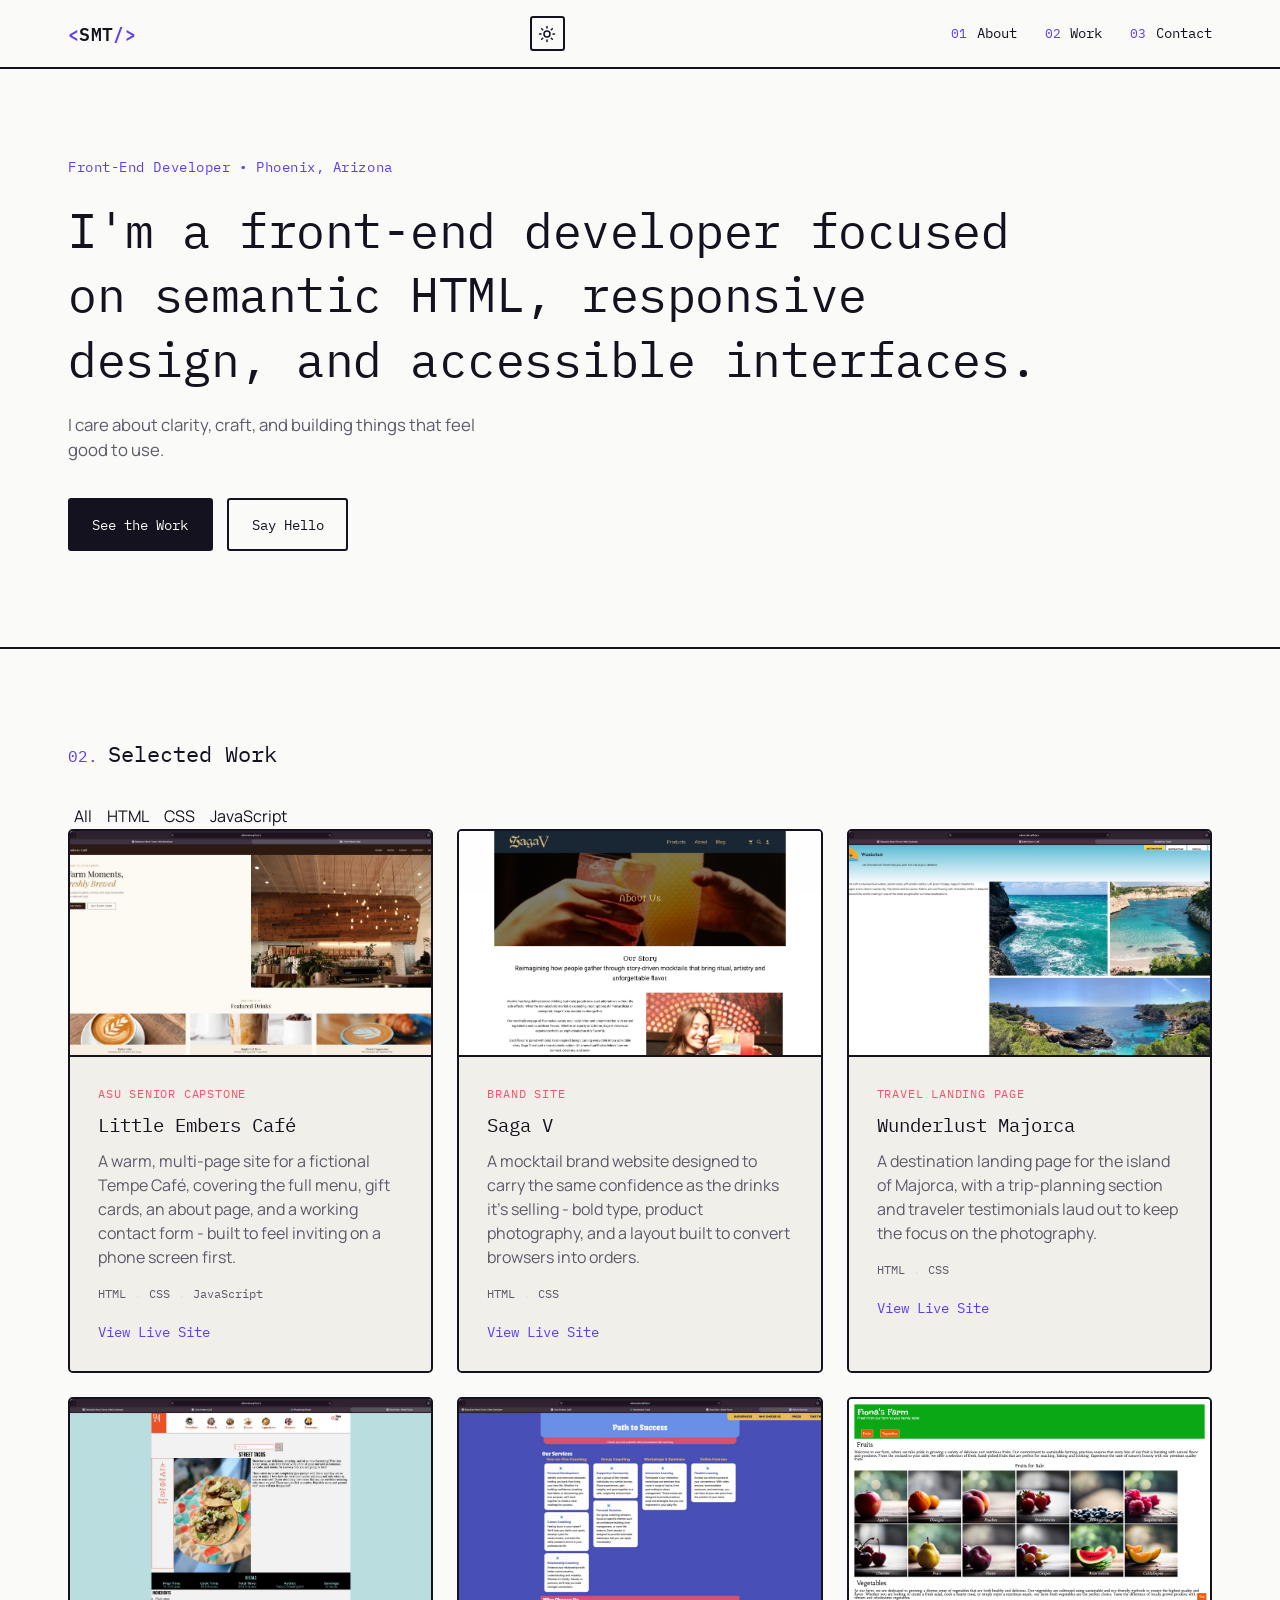
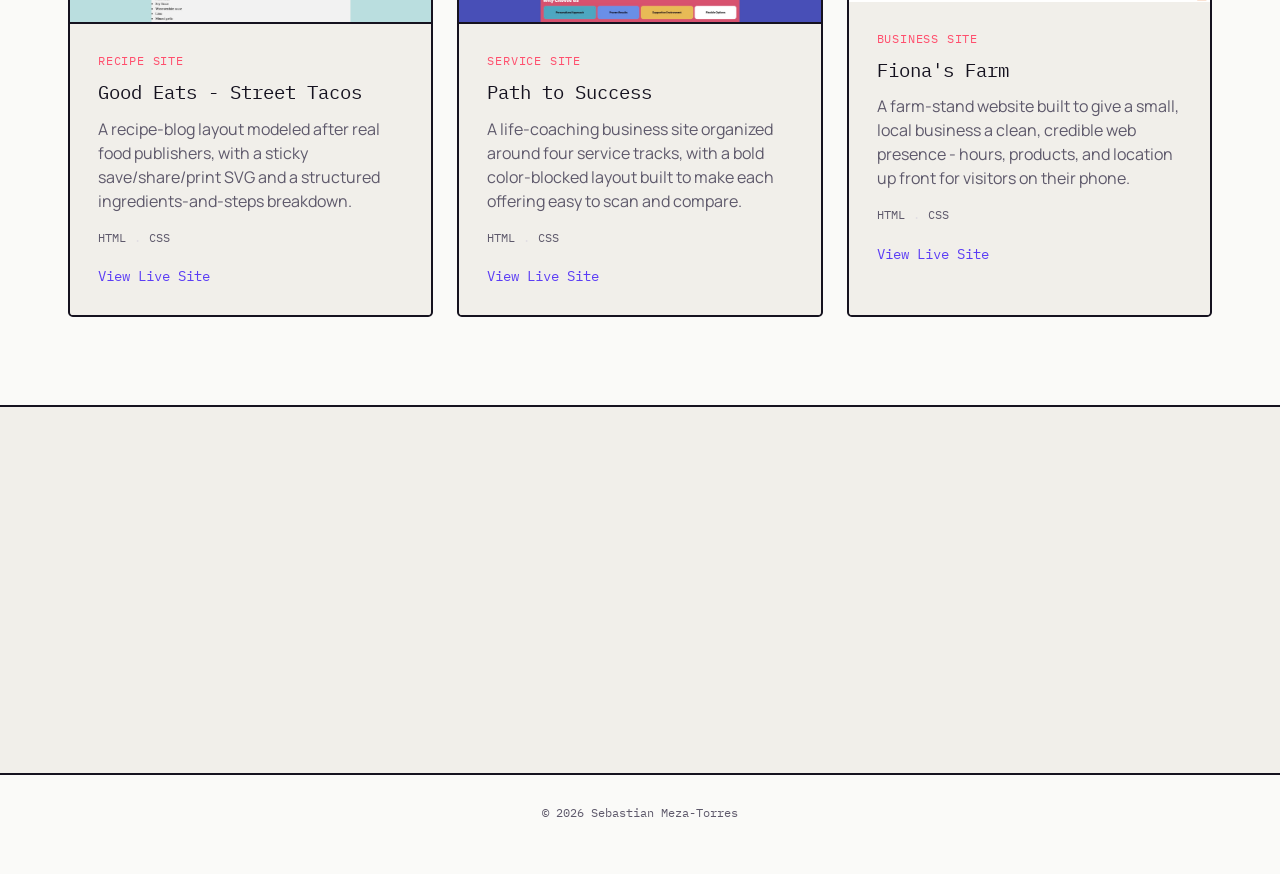
==== commit f815364d: "Edited Files Moved the dark mode toggle away from the hamburger menu and now lives outside of it. Fi" ====
--- a/index.html
+++ b/index.html
@@ -48,6 +48,41 @@
           <span class="nav-toggle-bar"></span>
         </button>
 
+        <button
+          class="theme-toggle"
+          id="themeToggle"
+          aria-label="Toggle dark mode"
+          aria-pressed="false"
+        >
+          <svg
+            class="icon-sun"
+            viewBox="0 0 24 24"
+            fill="none"
+            stroke="currentColor"
+            stroke-width="2"
+            stroke-linecap="round"
+            stroke-linejoin="round"
+            aria-hidden="true"
+          >
+            <circle cx="12" cy="12" r="4"></circle>
+            <path
+              d="M12 2v2M12 20v2M4.9 4.9l1.4 1.4M17.7 17.7l1.4 1.4M2 12h2M20 12h2M4.9 19.1l1.4-1.4M17.7 6.3l1.4-1.4"
+            ></path>
+          </svg>
+          <svg
+            class="icon-moon"
+            viewBox="0 0 24 24"
+            fill="none"
+            stroke="currentColor"
+            stroke-width="2"
+            stroke-linecap="round"
+            stroke-linejoin="round"
+            aria-hidden="true"
+          >
+            <path d="M21 12.8A9 9 0 1 1 11.2 3a7 7 0 0 0 9.8 9.8z"></path>
+          </svg>
+        </button>
+
         <nav class="primary-nav" id="primaryNav" aria-label="Primary">
           <ol>
             <li>
@@ -64,41 +99,6 @@
               >
             </li>
           </ol>
-          <a class="resume-link" href="Sebastian_Torres_Resume.pdf">Resume</a>
-          <button
-            class="theme-toggle"
-            id="themeToggle"
-            aria-label="Toggle dark mode"
-            aria-pressed="false"
-          >
-            <svg
-              class="icon-sun"
-              viewBox="0 0 24 24"
-              fill="none"
-              stroke="currentColor"
-              stroke-width="2"
-              stroke-linecap="round"
-              stroke-linejoin="round"
-              aria-hidden="true"
-            >
-              <circle cx="12" cy="12" r="4"></circle>
-              <path
-                d="M12 2v2M12 20v2M4.9 4.9l1.4 1.4M17.7 17.7l1.4 1.4M2 12h2M20 12h2M4.9 19.1l1.4-1.4M17.7 6.3l1.4-1.4"
-              ></path>
-            </svg>
-            <svg
-              class="icon-moon"
-              viewBox="0 0 24 24"
-              fill="none"
-              stroke="currentColor"
-              stroke-width="2"
-              stroke-linecap="round"
-              stroke-linejoin="round"
-              aria-hidden="true"
-            >
-              <path d="M21 12.8A9 9 0 1 1 11.2 3a7 7 0 0 0 9.8 9.8z"></path>
-            </svg>
-          </button>
         </nav>
       </div>
     </header>
@@ -108,14 +108,7 @@
 
       <section class="hero" id="top">
         <div class="wrap hero-inner">
-          <div class="hero-photo reveal">
-            <img
-              src="Images/Sebastian-Headshot.jpg"
-              alt="Portrait of Sebastian Meza-Torres"
-              width="800"
-              height="1186"
-            />
-          </div>
+          <!-- Deleting the image of me as it appears twice. -->
           <div class="hero-copy reveal">
             <p class="eyebrow">Front-End Developer • Phoenix, Arizona</p>
             <h1 class="hero-title scramble">
--- a/css/styles.css
+++ b/css/styles.css
@@ -226,6 +226,7 @@
   border-radius: 0.2rem;
   background: transparent;
   color: var(--ink);
+  /* Added a margin-top for the dark mode inside the hamburger menu in the mobile screen */
   margin-left: 0.75rem;
   transition:
     border-color 0.15s ease,
@@ -340,6 +341,7 @@
   flex-direction: column;
   gap: 5px;
   padding: 0.5rem;
+  margin-left: auto;
 }
 
 .nav-toggle-bar {
@@ -424,16 +426,6 @@
   margin-right: 0.6rem;
 }
 
-.resume-link {
-  display: inline-block;
-  margin-top: 2rem;
-  font-family: var(--font-display);
-  font-size: 0.9rem;
-  color: var(--bone);
-  background: var(--accent);
-  padding: 0.6rem 1rem;
-  border-radius: 0.2rem;
-}
 /* Hero section */
 .hero {
   border-bottom: 2px solid var(--ink);
@@ -445,26 +437,8 @@
   padding-block: 0;
 }
 
-.hero-photo {
-  background: var(--accent);
-  aspect-ratio: 4 / 5;
-  overflow: hidden;
-  margin-inline: calc(var(--gutter) * -1);
-  width: calc(100% + var(--gutter) * 2);
-}
-
-.hero-photo img {
-  width: 100%;
-  height: 100%;
-  object-fit: cover;
-  object-position: center 20%;
-  opacity: 0;
-  transition: opacity 0.5s ease;
-  transform: scale(1.03);
-}
-
-.hero-photo img.is-loaded {
-  opacity: 1;
+.hero-copy {
+  text-align: center;
 }
 
 .eyebrow {
@@ -486,6 +460,7 @@
 .hero-lede {
   margin-top: 1.25rem;
   max-width: 42ch;
+  margin-inline: auto;
   color: var(--ink-soft);
   font-size: 1.05rem;
 }
@@ -493,6 +468,8 @@
 .hero-actions {
   display: flex;
   flex-wrap: wrap;
+  align-items: center;
+  justify-content: center;
   gap: 0.9rem;
   margin-top: 2.25rem;
 }
@@ -1181,7 +1158,6 @@
 }
 
 @media screen and (min-width: 768px) {
-  .hero-photo,
   .about-photo {
     margin-inline: 0;
     width: 22rem;
@@ -1191,52 +1167,6 @@
     margin-bottom: 1rem;
   }
 
-  .hero-inner,
-  .about-hero-inner {
-    display: flow-root;
-  }
-
-  .hero-copy {
-    padding-block: 4rem 4.5rem;
-  }
-
-  .about-copy {
-    padding-block: 3rem 3.5rem;
-  }
-
-  .hero-title {
-    font-size: clamp(1.75rem, 3.2vw, 2.35rem);
-  }
-
-  .project-list {
-    grid-template-columns: repeat(2, 1fr);
-  }
-
-  .about-body-grid {
-    display: grid;
-    grid-template-columns: 1fr 16rem;
-    gap: 3rem;
-    clear: both;
-  }
-
-  .contact-links {
-    gap: 2rem;
-  }
-
-  .contact-page-grid {
-    display: grid;
-    grid-template-columns: 1fr 1fr;
-    gap: 3rem;
-    align-items: start;
-  }
-
-  .contact-intro .contact-links {
-    flex-direction: row;
-    flex-wrap: wrap;
-  }
-}
-
-@media screen and (min-width: 1024px) {
   .nav-toggle {
     display: none;
   }
@@ -1260,14 +1190,79 @@
     font-size: 0.85rem;
   }
 
+  .hero-inner,
+  .about-hero-inner {
+    display: flow-root;
+  }
+
+  .hero-copy {
+    padding-block: 4rem 4.5rem;
+  }
+
+  .about-copy {
+    padding-block: 3rem 3.5rem;
+  }
+
+  .hero-title {
+    font-size: clamp(2.25rem, 4.5vw, 3rem);
+  }
+
+  .project-list {
+    grid-template-columns: repeat(2, 1fr);
+  }
+
+  .about-body-grid {
+    display: grid;
+    grid-template-columns: 1fr 16rem;
+    gap: 3rem;
+    clear: both;
+  }
+
+  .contact-links {
+    gap: 2rem;
+  }
+
+  .contact-page-grid {
+    display: grid;
+    grid-template-columns: 1fr 1fr;
+    gap: 3rem;
+    align-items: start;
+  }
+
+  .contact-intro .contact-links {
+    flex-direction: row;
+    flex-wrap: wrap;
+  }
+}
+
+@media screen and (min-width: 1024px) {
+  .nav-toggle {
+    display: none;
+  }
+
+  .primary-nav {
+    position: static;
+    inset: auto;
+    background: none;
+    padding: 0;
+    opacity: 1;
+    transform: none;
+    pointer-events: auto;
+    display: flex;
+    align-items: center;
+    gap: 2.5rem;
+  }
+
+  .primary-nav ol {
+    flex-direction: row;
+    gap: 1.75rem;
+    font-size: 0.85rem;
+  }
+
   .resume-link {
     margin-top: 0;
   }
 
-  .hero-photo {
-    width: 26rem;
-  }
-
   .about-photo {
     width: 24rem;
   }
@@ -1278,6 +1273,15 @@
 
   .hero-copy {
     padding-block: 5.5rem 6rem;
+    text-align: left;
+  }
+
+  .hero-actions {
+    justify-content: flex-start;
+  }
+
+  .hero-lede {
+    margin-inline: 0;
   }
 
   .about-copy {
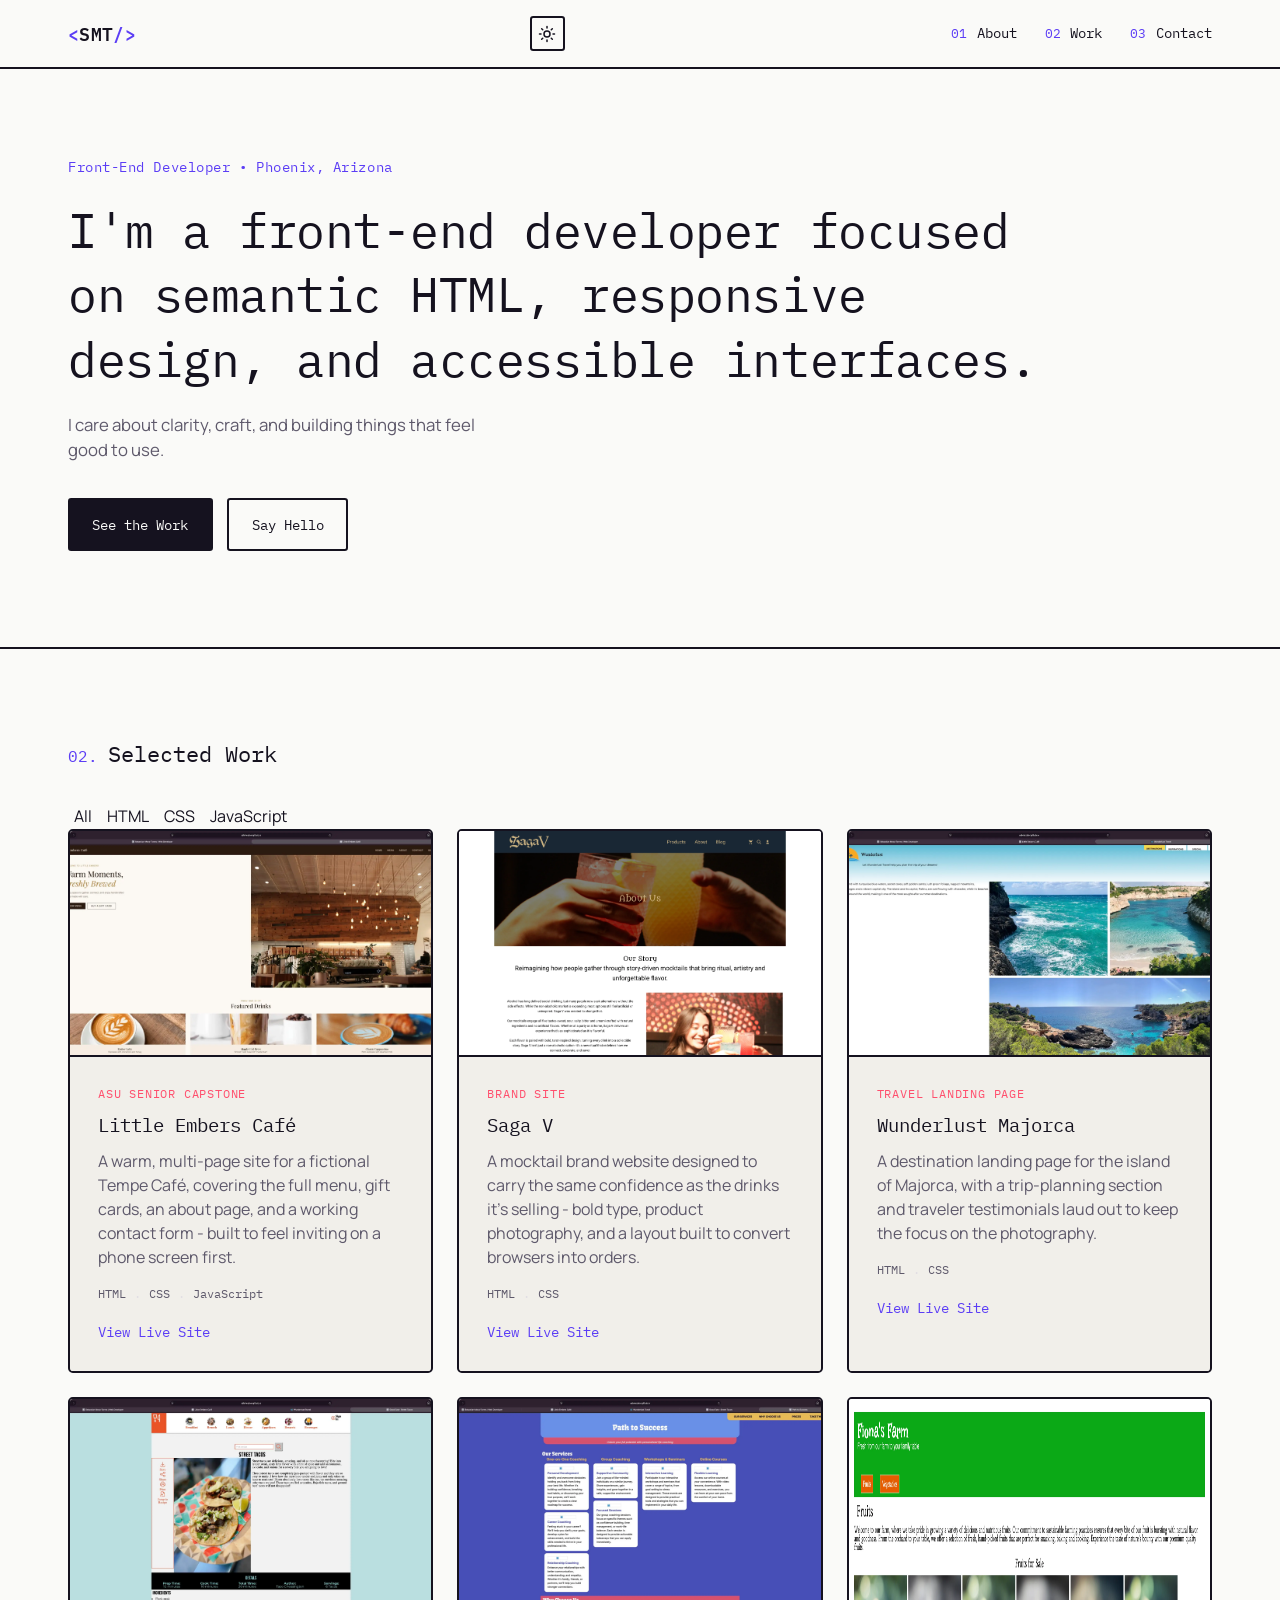
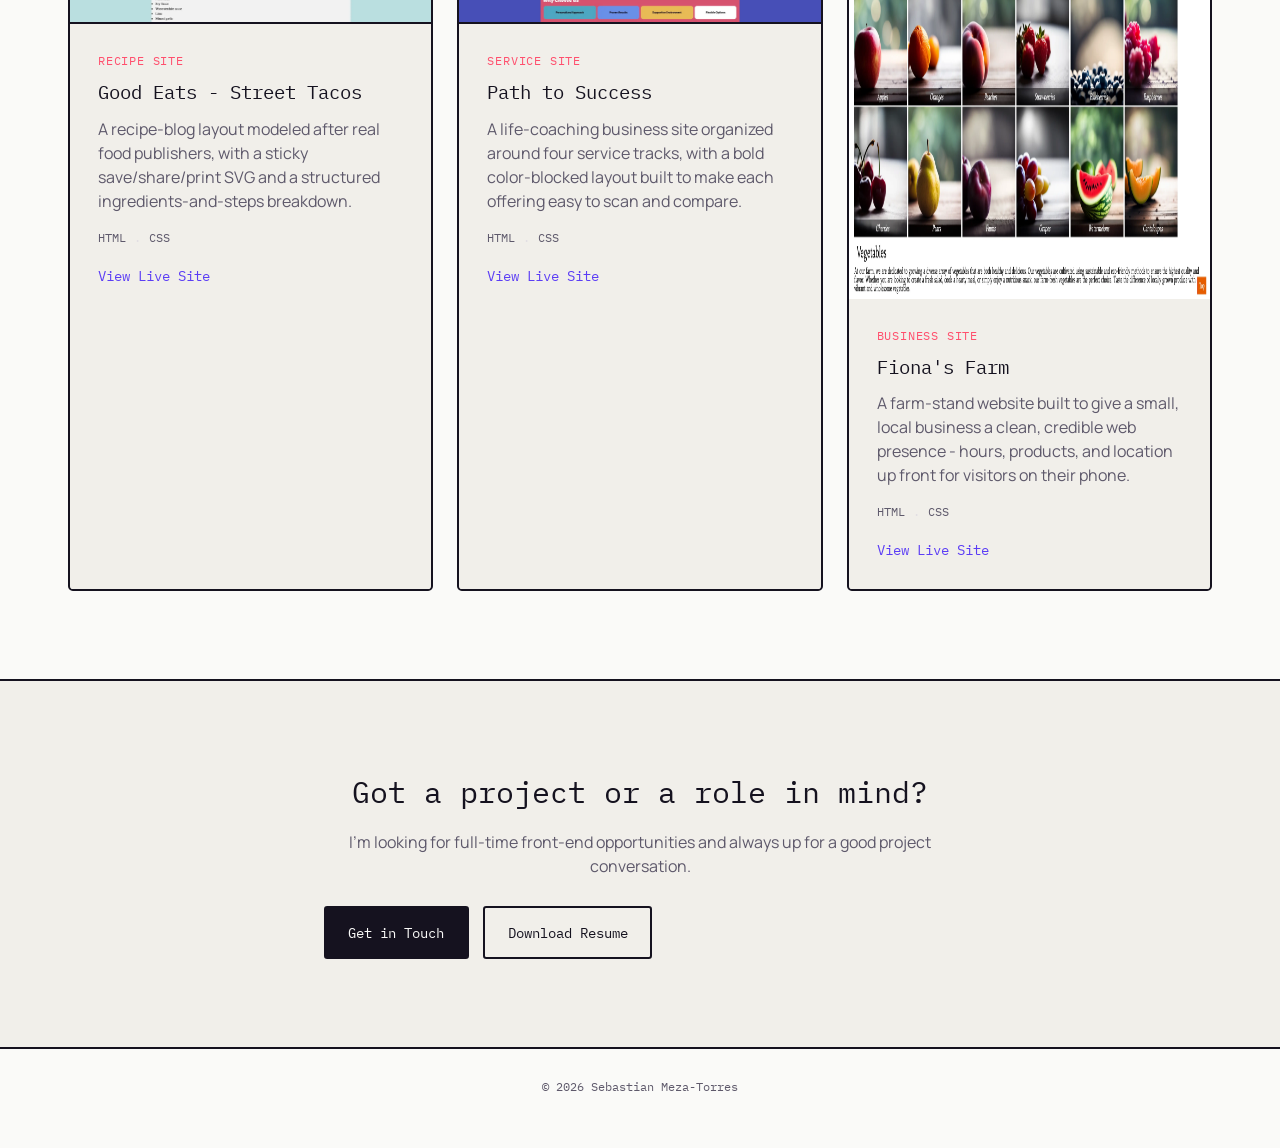
==== commit 9db0cb66: "Optimized Images Compressed the images for my portfolio website to better improve my performance sco" ====
--- a/index.html
+++ b/index.html
@@ -163,9 +163,11 @@
             <li class="project-card reveal" data-tags="html css js">
               <div class="project-thumb">
                 <img
-                  src="Images/little-embers.jpg"
+                  src="Images/little-embers.webp"
                   alt="Little Embers Café homepage, showing a warm coffee shop interior photo and featured drinks"
                   loading="lazy"
+                  width="800"
+                  height="500"
                 />
               </div>
               <div class="project-text">
@@ -197,9 +199,11 @@
             <li class="project-card reveal" data-tags="html css">
               <div class="project-thumb">
                 <img
-                  src="Images/saga-v.jpg"
+                  src="Images/saga-v.webp"
                   alt="Saga V about page, showing hands toasting mocktail glasses"
                   loading="lazy"
+                  width="800"
+                  height="500"
                 />
               </div>
 
@@ -231,9 +235,11 @@
             <li class="project-card reveal" data-tags="html css">
               <div class="project-thumb">
                 <img
-                  src="Images/wunderlust-majorca.jpg"
+                  src="Images/wunderlust-majorca.webp"
                   alt="Wunderlust travel site showing coastal photography of Majorca"
                   loading="lazy"
+                  width="800"
+                  height="500"
                 />
               </div>
               <div class="project-text">
@@ -263,9 +269,11 @@
             <li class="project-card reveal" data-tag="html css">
               <div class="project-thumb">
                 <img
-                  src="Images/good-eats.jpg"
+                  src="Images/good-eats.webp"
                   alt="Good Eats recipe page for street tacos, showing a recipe photo and ingredient list"
                   loading="lazy"
+                  width="800"
+                  height="500"
                 />
               </div>
               <div class="project-text">
@@ -295,9 +303,11 @@
             <li class="project-card reveal" data-tags="html css">
               <div class="project-thumb">
                 <img
-                  src="Images/path-to-success.jpg"
+                  src="Images/path-to-success.webp"
                   alt="Path to Success life-coaching website showing service cards for one-on-one and group coaching"
                   loading="lazy"
+                  width="800"
+                  height="500"
                 />
               </div>
               <div class="project-text">
@@ -327,9 +337,11 @@
             <li class="project-card reveal" data-tags="html css">
               <div class="project thumb">
                 <img
-                  src="Images/fionas-farm.jpg"
+                  src="Images/fionas-farm.webp"
                   alt="Fiona's Farm website showing fruits and vegetables to sell"
                   loading="lazy"
+                  width="800"
+                  height="500"
                 />
               </div>
               <div class="project-text">
--- a/css/styles.css
+++ b/css/styles.css
@@ -953,106 +953,6 @@
   color: var(--accent);
 }
 
-/* Command Palette */
-.cmdk-trigger {
-  position: fixed;
-  left: 1.25rem;
-  bottom: 1.25rem;
-  display: flex;
-  align-items: center;
-  gap: 0.45rem;
-  font-family: var(--font-display);
-  font-size: 0.78rem;
-  color: var(--ink-soft);
-  background: var(--bone-raised);
-  border: 2px solid var(--ink);
-  border-radius: 0.25rem;
-  padding: 0.55rem 0.85rem;
-  cursor: pointer;
-  z-index: 55;
-  transition:
-    border-color 0.15s ease,
-    color 0.15s ease;
-}
-
-.cmdk-trigger kbd {
-  font-family: var(--font-display);
-  background: var(--bone);
-  border: 1px solid var(--line);
-  border-radius: 0.2rem;
-  padding: 0 0.4rem;
-}
-
-.cmdk-trigger:hover {
-  border-color: var(--accent);
-  color: var(--accent);
-}
-
-.cmdk-overlay {
-  position: fixed;
-  inset: 0;
-  background: rgba(21, 18, 31, 0.55);
-  display: flex;
-  justify-content: center;
-  align-items: flex-start;
-  padding: 12vh 1.25rem 0;
-  z-index: 100;
-}
-
-.cmdk-overlay[hidden] {
-  display: none;
-}
-
-.cmdk-panel {
-  width: min(100%, 32rem);
-  max-height: 65vh;
-  background: var(--bone);
-  border: 2px solid var(--ink);
-  border-radius: 0.4rem;
-  overflow: hidden;
-  display: flex;
-  flex-direction: column;
-}
-
-.cmdk-input {
-  font-family: var(--font-display);
-  font-size: 1rem;
-  padding: 1rem 1.1rem;
-  border: none;
-  border-bottom: 2px solid var(--line);
-  background: transparent;
-  color: var(--ink);
-  width: 100%;
-}
-
-.cmdk-input:focus {
-  outline: none;
-}
-
-.cmdk-list {
-  overflow-y: auto;
-  padding: 0.5rem;
-}
-
-.cmdk-item {
-  padding: 0.65rem 0.75rem;
-  border-radius: 0.25rem;
-  font-size: 0.92rem;
-  color: var(--ink);
-  cursor: pointer;
-}
-
-.cmdk-item.is-active {
-  background: var(--ink);
-  color: var(--bone);
-}
-
-.cmdk-empty {
-  padding: 0.9rem 0.75rem;
-  color: var(--ink-soft);
-  font-size: 0.9rem;
-}
-
 /* Reveal */
 .reveal {
   opacity: 0;
@@ -1223,10 +1123,18 @@
   }
 
   .contact-page-grid {
-    display: grid;
-    grid-template-columns: 1fr 1fr;
-    gap: 3rem;
-    align-items: start;
+    max-width: 56rem;
+  }
+
+  .contact-form {
+    padding: 2.5rem;
+    gap: 1.5rem;
+  }
+
+  .form-field input,
+  .form-field textarea {
+    padding: 0.9rem 1rem;
+    font-size: 1.05rem;
   }
 
   .contact-intro .contact-links {
@@ -1238,6 +1146,16 @@
 @media screen and (min-width: 1024px) {
   .nav-toggle {
     display: none;
+  }
+
+  .about-body-grid {
+    display: flex;
+    flex-direction: column;
+    gap: 2.5rem;
+  }
+
+  .skills-list {
+    grid-template-columns: repeat(auto-fill, minmax(120px, 1fr));
   }
 
   .primary-nav {
@@ -1299,4 +1217,29 @@
   .theme-toggle {
     margin-left: 0.5rem;
   }
-}
+
+  .contact-form {
+    padding: 3rem;
+  }
+
+  .contact-intro {
+    text-align: center;
+  }
+
+  .contact-intro .contact-lede {
+    margin-inline: auto;
+  }
+
+  .contact-intro .section-heading {
+    justify-content: center;
+  }
+
+  .contact-intro .contact-links {
+    justify-content: center;
+  }
+
+  .contact-page-grid {
+    max-width: 68rem;
+    margin-inline: auto;
+  }
+}
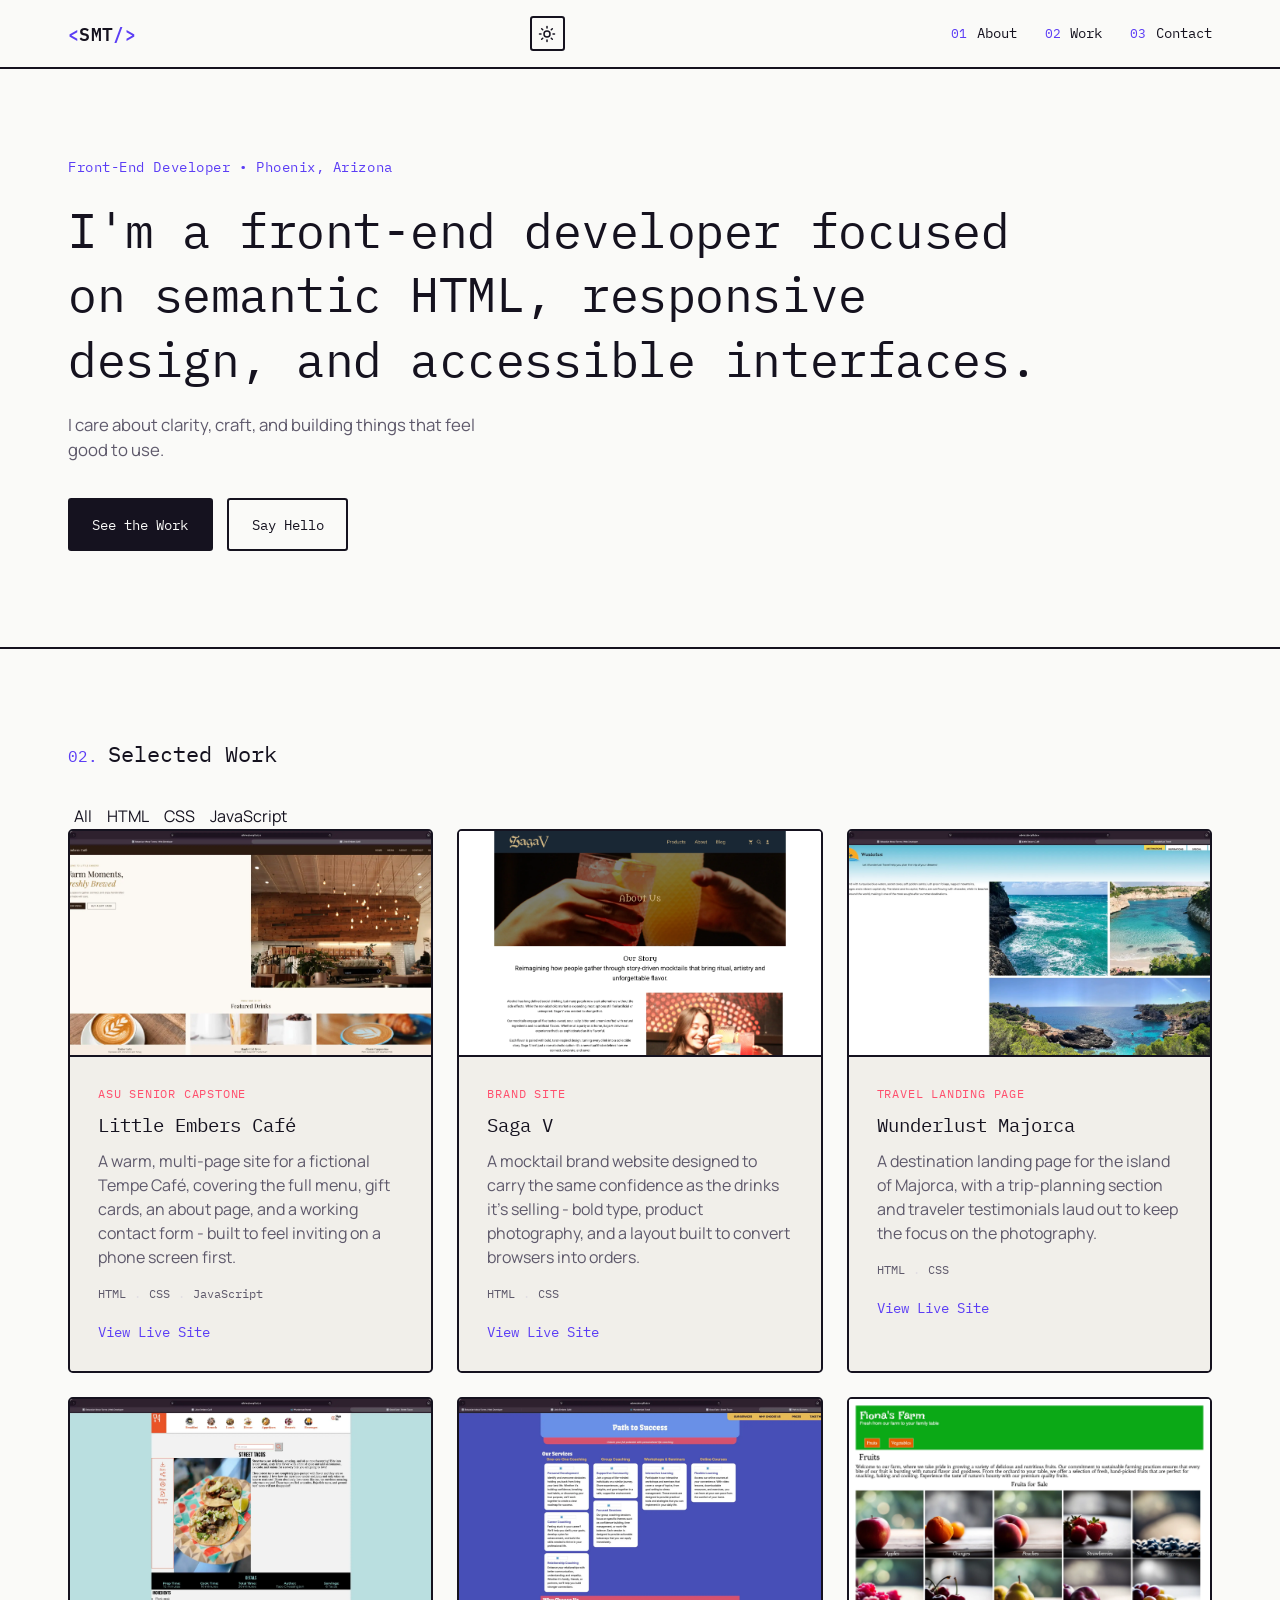
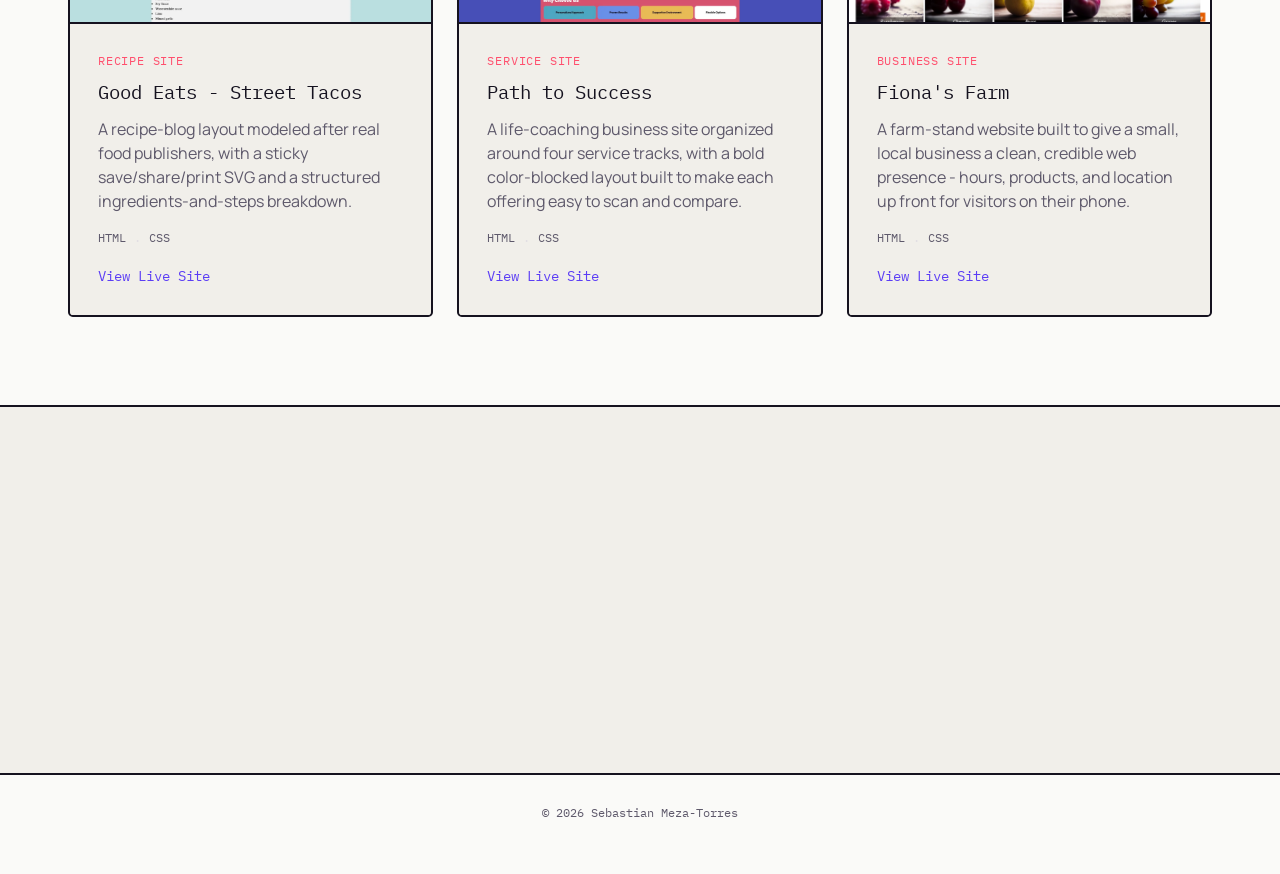
==== commit 5c3f3c6d: "Fixed Issue Fixed the issue where fiona's farm card was larger than the other cards. Issue was class" ====
--- a/index.html
+++ b/index.html
@@ -335,9 +335,9 @@
             </li>
 
             <li class="project-card reveal" data-tags="html css">
-              <div class="project thumb">
-                <img
-                  src="Images/fionas-farm.webp"
+              <div class="project-thumb">
+                <img
+                  src="Images/fiona-farm.webp"
                   alt="Fiona's Farm website showing fruits and vegetables to sell"
                   loading="lazy"
                   width="800"
